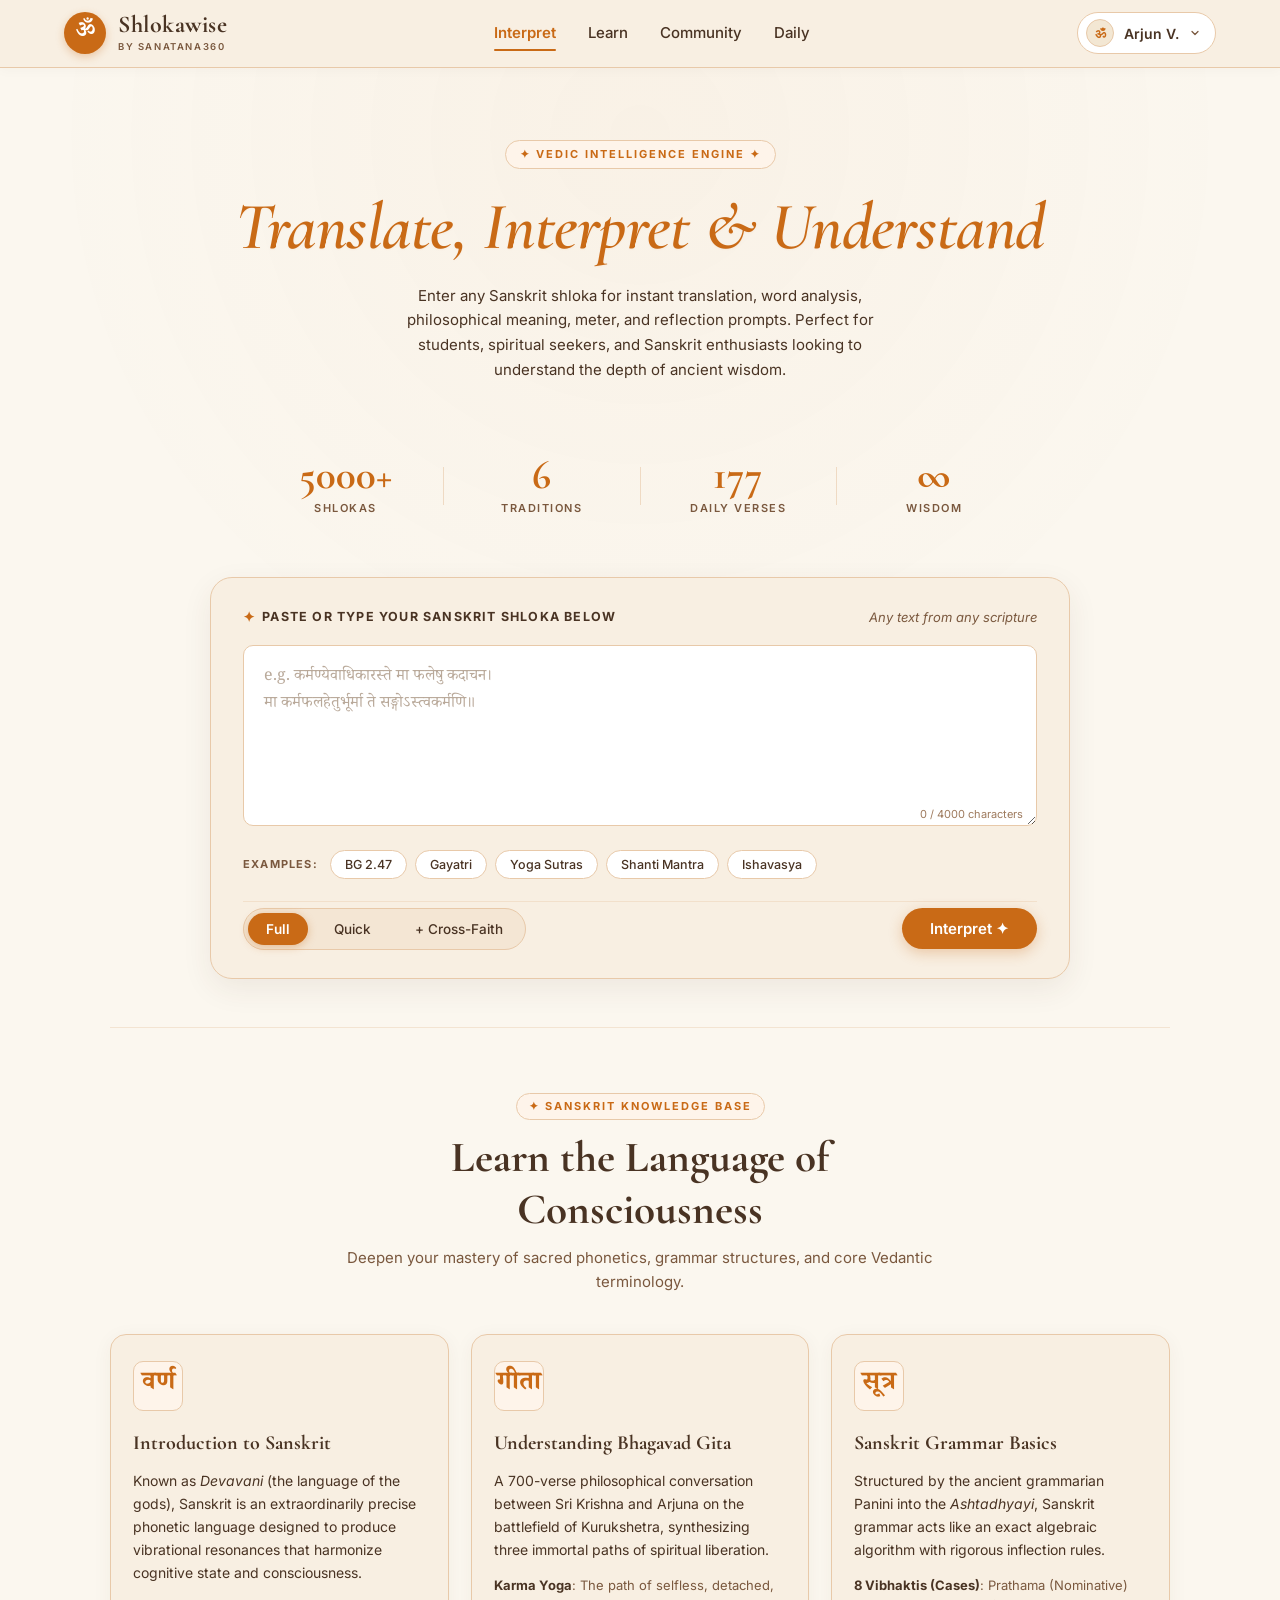
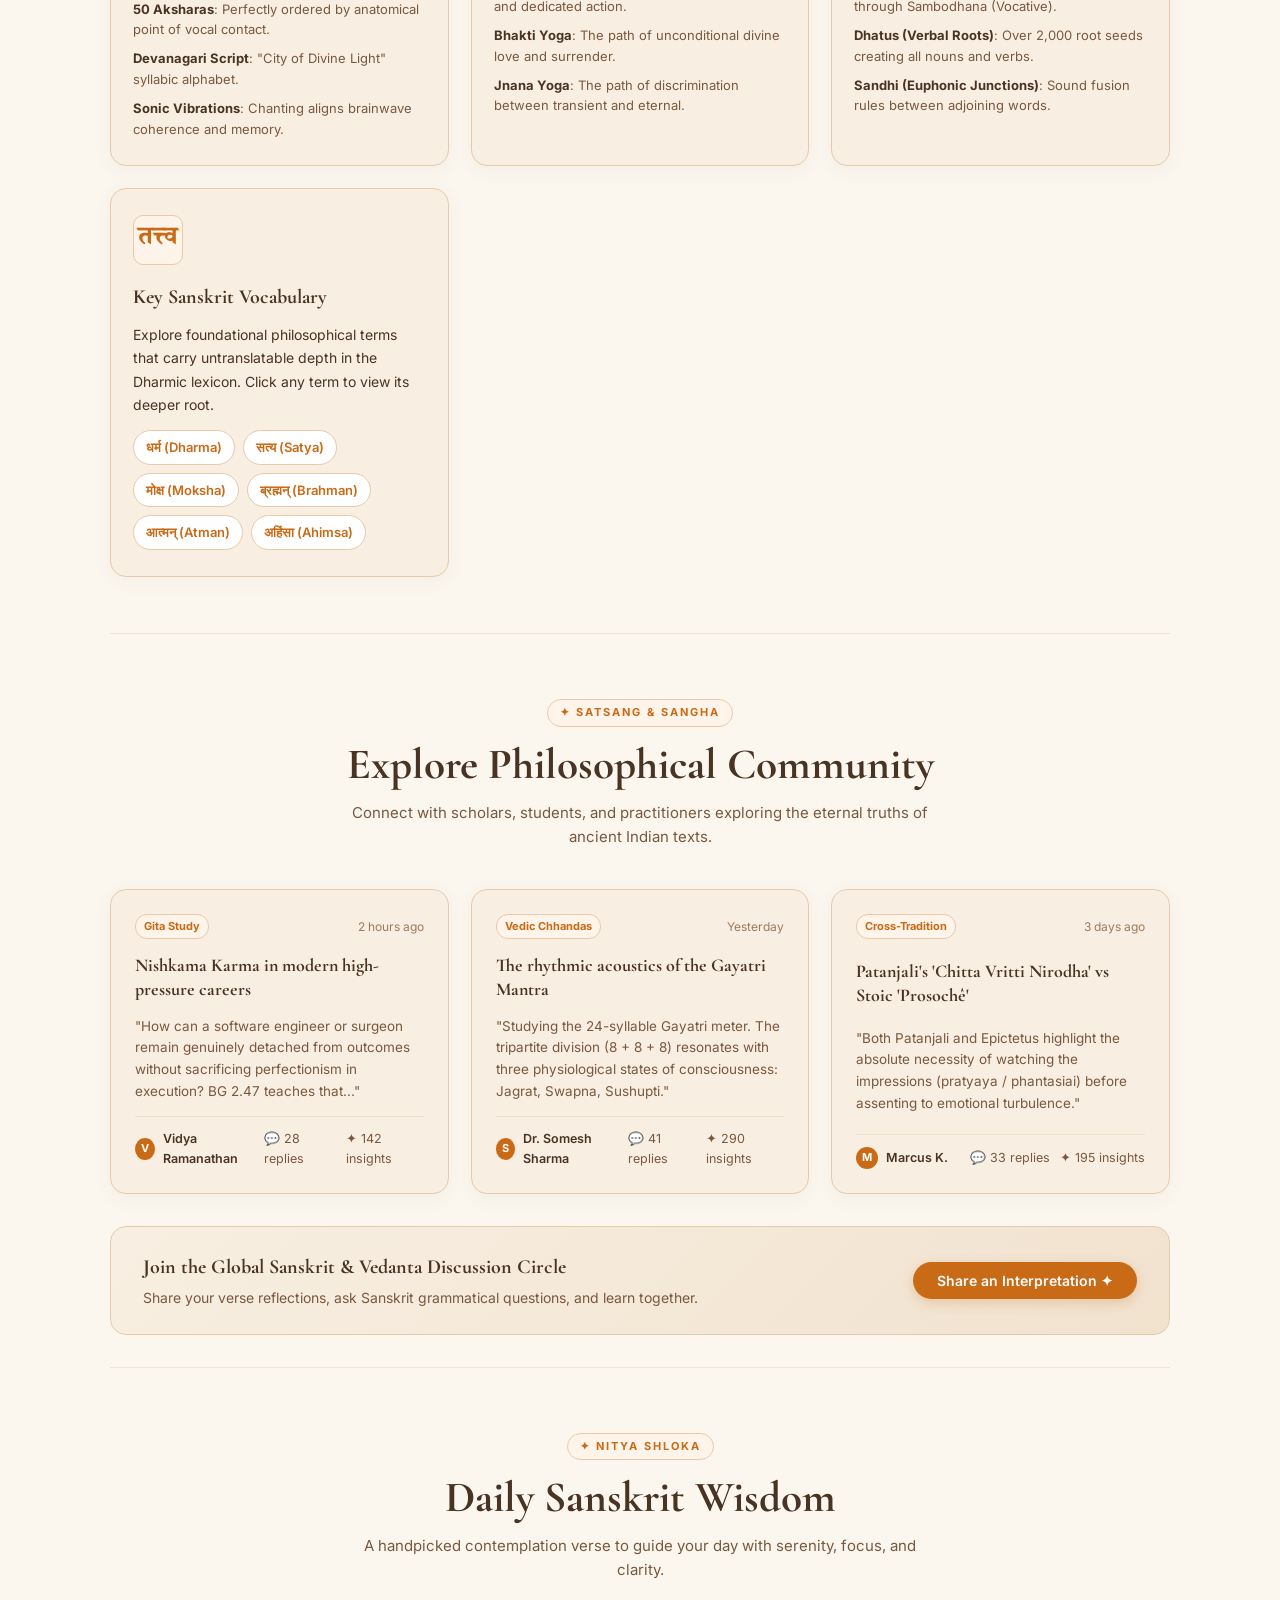
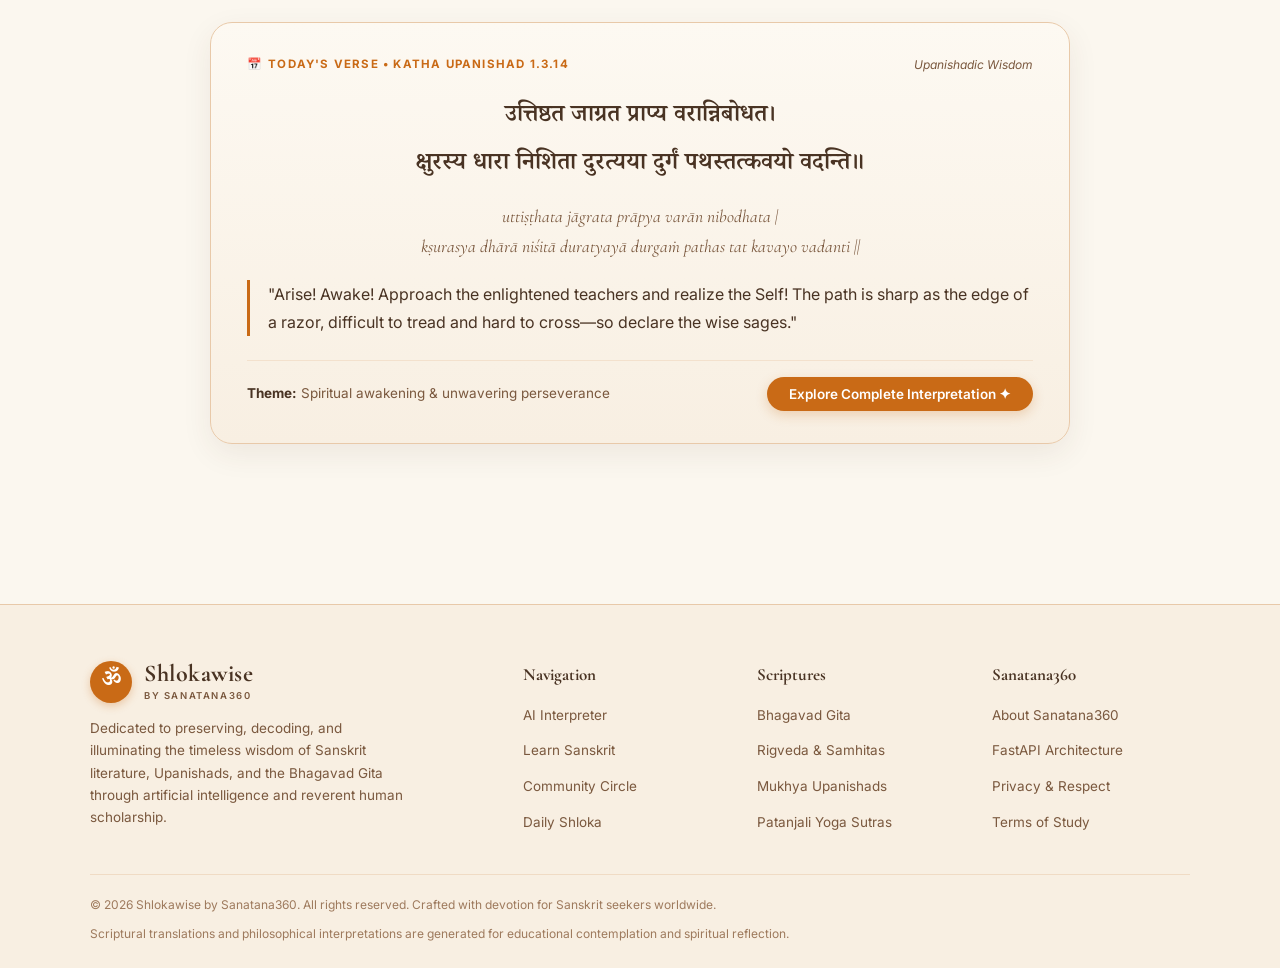
==== index.html @ fd0ad43c "Build Sanskrit AI Shloka Translator & Analyzer (Shlokawise)" ====
<!DOCTYPE html>
<html lang="en">
<head>
    <meta charset="UTF-8">
    <meta name="viewport" content="width=device-width, initial-scale=1.0">
    <title>Shlokawise — Sanskrit AI Shloka Translator & Analyzer</title>
    <meta name="description" content="Translate, interpret and understand Sanskrit shlokas with AI-powered word-by-word analysis, philosophical meaning, meter, and cross-faith parallels.">

    <!-- Google Fonts: Cormorant Garamond, Inter, Noto Serif Devanagari -->
    <link rel="preconnect" href="https://fonts.googleapis.com">
    <link rel="preconnect" href="https://fonts.gstatic.com" crossorigin>
    <link href="https://fonts.googleapis.com/css2?family=Cormorant+Garamond:ital,wght@0,400;0,500;0,600;0,700;1,400;1,600;1,700&family=Inter:wght@300;400;500;600;700&family=Noto+Serif+Devanagari:wght@400;500;600;700&display=swap" rel="stylesheet">

    <link rel="stylesheet" href="style.css">
</head>
<body>

    <!-- 1. Navigation Bar -->
    <header class="site-header">
        <nav class="navbar">
            <!-- Brand Logo & Name -->
            <a href="#home" class="brand-group">
                <div class="om-logo-circle" aria-label="Om Logo">
                    <span class="om-symbol">ॐ</span>
                </div>
                <div class="brand-text">
                    <span class="brand-title">Shlokawise</span>
                    <span class="brand-subtitle">BY SANATANA360</span>
                </div>
            </a>

            <!-- Center Navigation Links -->
            <div class="nav-center" id="navLinks">
                <a href="#interpret" class="nav-link active">Interpret</a>
                <a href="#learn" class="nav-link">Learn</a>
                <a href="#community" class="nav-link">Community</a>
                <a href="#daily" class="nav-link">Daily</a>
            </div>

            <!-- Right Profile Menu -->
            <div class="nav-right">
                <div class="profile-dropdown-container">
                    <button class="profile-button" id="profileBtn" aria-expanded="false" aria-haspopup="true">
                        <div class="profile-avatar">
                            <span class="avatar-icon">ॐ</span>
                        </div>
                        <span class="profile-username">Arjun V.</span>
                        <svg class="dropdown-caret" width="12" height="12" viewBox="0 0 24 24" fill="none" stroke="currentColor" stroke-width="2.5" stroke-linecap="round" stroke-linejoin="round">
                            <polyline points="6 9 12 15 18 9"></polyline>
                        </svg>
                    </button>

                    <!-- Dropdown Profile Menu -->
                    <div class="profile-menu" id="profileMenu">
                        <div class="profile-menu-header">
                            <div class="menu-user-badge">Seeker Account</div>
                            <div class="menu-user-name">Arjun Varma</div>
                            <div class="menu-user-email">arjun@sanatana360.org</div>
                        </div>
                        <div class="profile-menu-items">
                            <a href="#saved" class="profile-menu-item" id="menuSavedShlokas">
                                <svg width="15" height="15" viewBox="0 0 24 24" fill="none" stroke="currentColor" stroke-width="2"><path d="M19 21l-7-5-7 5V5a2 2 0 0 1 2-2h10a2 2 0 0 1 2 2z"></path></svg>
                                <span>My Saved Shlokas</span>
                                <span class="menu-item-badge">12</span>
                            </a>
                            <a href="#history" class="profile-menu-item" id="menuReadingHistory">
                                <svg width="15" height="15" viewBox="0 0 24 24" fill="none" stroke="currentColor" stroke-width="2"><circle cx="12" cy="12" r="10"></circle><polyline points="12 6 12 12 16 14"></polyline></svg>
                                <span>Reading History</span>
                            </a>
                            <a href="#preferences" class="profile-menu-item" id="menuPreferences">
                                <svg width="15" height="15" viewBox="0 0 24 24" fill="none" stroke="currentColor" stroke-width="2"><circle cx="12" cy="12" r="3"></circle><path d="M19.4 15a1.65 1.65 0 0 0 .33 1.82l.06.06a2 2 0 0 1 0 2.83 2 2 0 0 1-2.83 0l-.06-.06a1.65 1.65 0 0 0-1.82-.33 1.65 1.65 0 0 0-1 1.51V21a2 2 0 0 1-2 2 2 2 0 0 1-2-2v-.09A1.65 1.65 0 0 0 9 19.4a1.65 1.65 0 0 0-1.82.33l-.06.06a2 2 0 0 1-2.83 0 2 2 0 0 1 0-2.83l.06-.06a1.65 1.65 0 0 0 .33-1.82 1.65 1.65 0 0 0-1.51-1H3a2 2 0 0 1-2-2 2 2 0 0 1 2-2h.09A1.65 1.65 0 0 0 4.6 9a1.65 1.65 0 0 0-.33-1.82l-.06-.06a2 2 0 0 1 0-2.83 2 2 0 0 1 2.83 0l.06.06a1.65 1.65 0 0 0 1.82.33H9a1.65 1.65 0 0 0 1-1.51V3a2 2 0 0 1 2-2 2 2 0 0 1 2 2v.09a1.65 1.65 0 0 0 1 1.51 1.65 1.65 0 0 0 1.82-.33l.06-.06a2 2 0 0 1 2.83 0 2 2 0 0 1 0 2.83l-.06.06a1.65 1.65 0 0 0-.33 1.82V9a1.65 1.65 0 0 0 1.51 1H21a2 2 0 0 1 2 2 2 2 0 0 1-2 2h-.09a1.65 1.65 0 0 0-1.51 1z"></path></svg>
                                <span>Tradition: Advaita</span>
                            </a>
                            <div class="profile-menu-divider"></div>
                            <button class="profile-menu-item signout-btn" id="menuSignOut">
                                <svg width="15" height="15" viewBox="0 0 24 24" fill="none" stroke="currentColor" stroke-width="2"><path d="M9 21H5a2 2 0 0 1-2-2V5a2 2 0 0 1 2-2h4"></path><polyline points="16 17 21 12 16 7"></polyline><line x1="21" y1="12" x2="9" y2="12"></line></svg>
                                <span>Sign Out</span>
                            </button>
                        </div>
                    </div>
                </div>

                <!-- Mobile Hamburger Button -->
                <button class="mobile-toggle" id="mobileMenuBtn" aria-label="Toggle navigation menu">
                    <span class="hamburger-bar"></span>
                    <span class="hamburger-bar"></span>
                    <span class="hamburger-bar"></span>
                </button>
            </div>
        </nav>

        <!-- Mobile Navigation Drawer -->
        <div class="mobile-nav-drawer" id="mobileDrawer">
            <a href="#interpret" class="mobile-nav-link active">Interpret</a>
            <a href="#learn" class="mobile-nav-link">Learn</a>
            <a href="#community" class="mobile-nav-link">Community</a>
            <a href="#daily" class="mobile-nav-link">Daily</a>
            <div class="mobile-drawer-footer">
                <div class="mobile-user-row">
                    <span class="avatar-icon">ॐ</span>
                    <span class="profile-username">Arjun V. (Sanatana360)</span>
                </div>
            </div>
        </div>
    </header>

    <!-- Main Content Container -->
    <main class="page-container" id="home">

        <!-- 2. Hero Section -->
        <section class="hero-section">
            <div class="hero-badge">✦ VEDIC INTELLIGENCE ENGINE ✦</div>
            <h1 class="hero-title">Translate, Interpret &amp; Understand</h1>
            <p class="hero-description">
                Enter any Sanskrit shloka for instant translation, word analysis, philosophical meaning, meter, and reflection prompts. Perfect for students, spiritual seekers, and Sanskrit enthusiasts looking to understand the depth of ancient wisdom.
            </p>
        </section>

        <!-- 3. Statistics Section -->
        <section class="stats-section" aria-label="Shlokawise Key Statistics">
            <div class="stat-card">
                <div class="stat-number">5000+</div>
                <div class="stat-label">SHLOKAS</div>
            </div>
            <div class="stat-divider"></div>
            <div class="stat-card">
                <div class="stat-number">6</div>
                <div class="stat-label">TRADITIONS</div>
            </div>
            <div class="stat-divider"></div>
            <div class="stat-card">
                <div class="stat-number">177</div>
                <div class="stat-label">DAILY VERSES</div>
            </div>
            <div class="stat-divider"></div>
            <div class="stat-card">
                <div class="stat-number">∞</div>
                <div class="stat-label">WISDOM</div>
            </div>
        </section>

        <!-- 4. Sanskrit Shloka Input Card -->
        <section class="interpreter-section" id="interpret">
            <div class="shloka-input-card">
                <!-- Card Header -->
                <div class="card-top-row">
                    <div class="card-instruction">
                        <span class="star-glyph">✦</span> PASTE OR TYPE YOUR SANSKRIT SHLOKA BELOW
                    </div>
                    <div class="card-subtitle">
                        Any text from any scripture
                    </div>
                </div>

                <!-- Textarea -->
                <div class="textarea-wrapper">
                    <textarea 
                        id="shlokaInput" 
                        class="shloka-textarea" 
                        rows="4" 
                        placeholder="e.g. कर्मण्येवाधिकारस्ते मा फलेषु कदाचन।&#10;मा कर्मफलहेतुर्भूर्मा ते सङ्गोऽस्त्वकर्मणि॥"
                        spellcheck="false"
                    ></textarea>
                    <div class="char-counter" id="charCounter">0 / 4000 characters</div>
                </div>

                <!-- Validation / Feedback Banner -->
                <div class="validation-banner" id="validationBanner" role="alert" hidden>
                    <span class="validation-icon">⚠</span>
                    <span class="validation-text" id="validationText">Please enter or choose a Sanskrit shloka to interpret.</span>
                </div>

                <!-- Example Shloka Buttons -->
                <div class="examples-container">
                    <span class="examples-tag">EXAMPLES:</span>
                    <div class="example-buttons-group">
                        <button type="button" class="example-btn" data-verse="bg247">BG 2.47</button>
                        <button type="button" class="example-btn" data-verse="gayatri">Gayatri</button>
                        <button type="button" class="example-btn" data-verse="yogasutras">Yoga Sutras</button>
                        <button type="button" class="example-btn" data-verse="shanti">Shanti Mantra</button>
                        <button type="button" class="example-btn" data-verse="ishavasya">Ishavasya</button>
                    </div>
                </div>

                <!-- Mode Selector & Interpret Action Row -->
                <div class="card-action-row">
                    <!-- Interpretation Mode Selector -->
                    <div class="mode-selector-group" role="radiogroup" aria-label="Interpretation Mode">
                        <button type="button" class="mode-btn active" data-mode="full" role="radio" aria-checked="true">
                            Full
                        </button>
                        <button type="button" class="mode-btn" data-mode="quick" role="radio" aria-checked="false">
                            Quick
                        </button>
                        <button type="button" class="mode-btn" data-mode="cross_faith" role="radio" aria-checked="false">
                            + Cross-Faith
                        </button>
                    </div>

                    <!-- Interpret Button -->
                    <div class="action-submit-group">
                        <button type="button" class="interpret-btn" id="interpretBtn">
                            <span class="btn-spinner" id="btnSpinner" hidden></span>
                            <span class="btn-label" id="btnLabel">Interpret ✦</span>
                        </button>
                    </div>
                </div>
            </div>
        </section>

        <!-- 5. Error Message Card (Shown when backend is unreachable) -->
        <section class="backend-error-container" id="errorSection" hidden>
            <div class="error-card">
                <div class="error-header">
                    <div class="error-badge">⚠ SERVER CONNECTION NOTICE</div>
                    <button class="error-close" id="errorCloseBtn">&times;</button>
                </div>
                <h3 class="error-title" id="errorTitle">Unable to Connect to FastAPI Backend</h3>
                <p class="error-message" id="errorMessage">
                    The interpretation request could not reach the backend server.
                </p>
                <div class="error-instructions">
                    <div class="instructions-label">How to start your local backend:</div>
                    <code>uvicorn backend.app:app --reload --port 8000</code>
                </div>
            </div>
        </section>

        <!-- 6. AI Results Section -->
        <section class="results-section" id="resultsSection" hidden>
            <div class="results-header-card">
                <div class="results-meta">
                    <span class="results-badge" id="resultModeBadge">✦ FULL INTERPRETATION</span>
                    <h2 class="results-title" id="resultTitle">Bhagavad Gita — Chapter 2, Verse 47</h2>
                    <span class="results-meter" id="resultMeter">Meter: Anuṣṭubh Chhandas</span>
                </div>
                <div class="results-actions">
                    <button type="button" class="action-pill-btn" id="copyAllBtn">
                        <svg width="15" height="15" viewBox="0 0 24 24" fill="none" stroke="currentColor" stroke-width="2"><rect x="9" y="9" width="13" height="13" rx="2" ry="2"></rect><path d="M5 15H4a2 2 0 0 1-2-2V4a2 2 0 0 1 2-2h9a2 2 0 0 1 2 2v1"></path></svg>
                        <span>Copy Full Report</span>
                    </button>
                    <button type="button" class="action-pill-btn" id="newInterpretBtn">
                        <svg width="15" height="15" viewBox="0 0 24 24" fill="none" stroke="currentColor" stroke-width="2"><polyline points="23 4 23 10 17 10"></polyline><polyline points="1 20 1 14 7 14"></polyline><path d="M3.51 9a9 9 0 0 1 14.85-3.36L23 10M1 14l4.64 4.36A9 9 0 0 0 20.49 15"></path></svg>
                        <span>New Shloka</span>
                    </button>
                </div>
            </div>

            <!-- Card 1: Original Sanskrit Shloka -->
            <article class="result-card shloka-primary-card">
                <div class="card-header-line">
                    <h3 class="card-heading">✦ Original Sanskrit Shloka</h3>
                    <button type="button" class="copy-icon-btn" id="copyShlokaBtn" aria-label="Copy Sanskrit Shloka">
                        <svg width="14" height="14" viewBox="0 0 24 24" fill="none" stroke="currentColor" stroke-width="2"><rect x="9" y="9" width="13" height="13" rx="2" ry="2"></rect><path d="M5 15H4a2 2 0 0 1-2-2V4a2 2 0 0 1 2-2h9a2 2 0 0 1 2 2v1"></path></svg>
                        <span class="copy-text">Copy Shloka</span>
                    </button>
                </div>
                <div class="sanskrit-display" id="resSanskrit">
                    कर्मण्येवाधिकारस्ते मा फलेषु कदाचन।<br>
                    मा कर्मफलहेतुर्भूर्मा ते सङ्गोऽस्त्वकर्मणि॥
                </div>
            </article>

            <!-- Card 2: Transliteration -->
            <article class="result-card transliteration-card" id="cardTransliteration">
                <div class="card-header-line">
                    <h3 class="card-heading">✦ IAST Roman Transliteration</h3>
                </div>
                <div class="transliteration-text" id="resTransliteration">
                    karmaṇy-evādhikāras te mā phaleṣu kadācana |<br>
                    mā karma-phala-hetur bhūr mā te saṅgo 'stv akarmaṇi ||
                </div>
            </article>

            <!-- Card 3: English Translation -->
            <article class="result-card translation-card">
                <div class="card-header-line">
                    <h3 class="card-heading">✦ English Translation</h3>
                    <button type="button" class="copy-icon-btn" id="copyTranslationBtn" aria-label="Copy English Translation">
                        <svg width="14" height="14" viewBox="0 0 24 24" fill="none" stroke="currentColor" stroke-width="2"><rect x="9" y="9" width="13" height="13" rx="2" ry="2"></rect><path d="M5 15H4a2 2 0 0 1-2-2V4a2 2 0 0 1 2-2h9a2 2 0 0 1 2 2v1"></path></svg>
                        <span class="copy-text">Copy Translation</span>
                    </button>
                </div>
                <blockquote class="translation-text" id="resTranslation">
                    You have a right only to perform your prescribed duty, but never to the fruits of action. Never consider yourself the cause of the results of your activities, and never be attached to inaction.
                </blockquote>
            </article>

            <!-- Card 4: Word-by-Word Analysis (Full/Cross-Faith) -->
            <article class="result-card word-analysis-card" id="cardWordByWord">
                <div class="card-header-line">
                    <h3 class="card-heading">✦ Word-by-Word Analysis (Padachheda &amp; Artha)</h3>
                </div>
                <div class="table-responsive">
                    <table class="word-table">
                        <thead>
                            <tr>
                                <th>Sanskrit Word</th>
                                <th>Transliteration</th>
                                <th>Grammatical Analysis</th>
                                <th>Meaning</th>
                            </tr>
                        </thead>
                        <tbody id="resWordTableBody">
                            <!-- Populated dynamically -->
                        </tbody>
                    </table>
                </div>
            </article>

            <!-- Card 5: Philosophical Meaning -->
            <article class="result-card philosophical-card" id="cardPhilosophical">
                <div class="card-header-line">
                    <h3 class="card-heading">✦ Philosophical Meaning (Darshana &amp; Tattva)</h3>
                </div>
                <div class="card-body-text" id="resPhilosophical">
                    <!-- Populated dynamically -->
                </div>
            </article>

            <!-- Card 6: Historical & Spiritual Context -->
            <article class="result-card context-card" id="cardContext">
                <div class="card-header-line">
                    <h3 class="card-heading">✦ Historical &amp; Spiritual Context</h3>
                </div>
                <div class="card-body-text" id="resContext">
                    <!-- Populated dynamically -->
                </div>
            </article>

            <!-- Card 7: Key Takeaways -->
            <article class="result-card takeaways-card" id="cardTakeaways">
                <div class="card-header-line">
                    <h3 class="card-heading">✦ Key Takeaways &amp; Life Lessons</h3>
                </div>
                <ul class="takeaways-list" id="resTakeaways">
                    <!-- Populated dynamically -->
                </ul>
            </article>

            <!-- Card 8: Reflection Questions -->
            <article class="result-card reflections-card" id="cardReflections">
                <div class="card-header-line">
                    <h3 class="card-heading">✦ Contemplation &amp; Reflection Prompts</h3>
                </div>
                <div class="reflections-grid" id="resReflections">
                    <!-- Populated dynamically -->
                </div>
            </article>

            <!-- Card 9: Cross-Faith & Universal Parallel Traditions -->
            <article class="result-card cross-faith-card" id="cardCrossFaith">
                <div class="card-header-line">
                    <h3 class="card-heading">✦ Cross-Faith Insights &amp; Universal Parallels</h3>
                    <span class="universal-tag">Universal Wisdom</span>
                </div>
                <div class="universal-teaching-banner" id="resUniversalTeaching">
                    The universal dichotomy of control: distinguishing what lies within our sovereign power from what lies beyond it.
                </div>
                <div class="traditions-grid" id="resCrossFaithGrid">
                    <!-- Populated dynamically -->
                </div>
            </article>
        </section>

        <!-- 7. Learn Section -->
        <section class="content-section" id="learn">
            <div class="section-title-wrap">
                <span class="section-tag">✦ SANSKRIT KNOWLEDGE BASE</span>
                <h2 class="section-heading">Learn the Language of Consciousness</h2>
                <p class="section-subtext">Deepen your mastery of sacred phonetics, grammar structures, and core Vedantic terminology.</p>
            </div>

            <div class="learn-grid">
                <!-- Learn Card 1 -->
                <div class="learn-card">
                    <div class="learn-icon">वर्ण</div>
                    <h3 class="learn-title">Introduction to Sanskrit</h3>
                    <p class="learn-description">
                        Known as <em>Devavani</em> (the language of the gods), Sanskrit is an extraordinarily precise phonetic language designed to produce vibrational resonances that harmonize cognitive state and consciousness.
                    </p>
                    <ul class="learn-points">
                        <li><strong>50 Aksharas</strong>: Perfectly ordered by anatomical point of vocal contact.</li>
                        <li><strong>Devanagari Script</strong>: "City of Divine Light" syllabic alphabet.</li>
                        <li><strong>Sonic Vibrations</strong>: Chanting aligns brainwave coherence and memory.</li>
                    </ul>
                </div>

                <!-- Learn Card 2 -->
                <div class="learn-card">
                    <div class="learn-icon">गीता</div>
                    <h3 class="learn-title">Understanding Bhagavad Gita</h3>
                    <p class="learn-description">
                        A 700-verse philosophical conversation between Sri Krishna and Arjuna on the battlefield of Kurukshetra, synthesizing three immortal paths of spiritual liberation.
                    </p>
                    <ul class="learn-points">
                        <li><strong>Karma Yoga</strong>: The path of selfless, detached, and dedicated action.</li>
                        <li><strong>Bhakti Yoga</strong>: The path of unconditional divine love and surrender.</li>
                        <li><strong>Jnana Yoga</strong>: The path of discrimination between transient and eternal.</li>
                    </ul>
                </div>

                <!-- Learn Card 3 -->
                <div class="learn-card">
                    <div class="learn-icon">सूत्र</div>
                    <h3 class="learn-title">Sanskrit Grammar Basics</h3>
                    <p class="learn-description">
                        Structured by the ancient grammarian Panini into the <em>Ashtadhyayi</em>, Sanskrit grammar acts like an exact algebraic algorithm with rigorous inflection rules.
                    </p>
                    <ul class="learn-points">
                        <li><strong>8 Vibhaktis (Cases)</strong>: Prathama (Nominative) through Sambodhana (Vocative).</li>
                        <li><strong>Dhatus (Verbal Roots)</strong>: Over 2,000 root seeds creating all nouns and verbs.</li>
                        <li><strong>Sandhi (Euphonic Junctions)</strong>: Sound fusion rules between adjoining words.</li>
                    </ul>
                </div>

                <!-- Learn Card 4 -->
                <div class="learn-card">
                    <div class="learn-icon">तत्त्व</div>
                    <h3 class="learn-title">Key Sanskrit Vocabulary</h3>
                    <p class="learn-description">
                        Explore foundational philosophical terms that carry untranslatable depth in the Dharmic lexicon. Click any term to view its deeper root.
                    </p>
                    <div class="terms-cloud">
                        <span class="term-pill" title="Righteousness, cosmic order, duty, moral law">धर्म (Dharma)</span>
                        <span class="term-pill" title="Truth, reality, unchangeable essence">सत्य (Satya)</span>
                        <span class="term-pill" title="Spiritual liberation, freedom from cycle of rebirth">मोक्ष (Moksha)</span>
                        <span class="term-pill" title="The supreme non-dual infinite consciousness">ब्रह्मन् (Brahman)</span>
                        <span class="term-pill" title="The eternal inner Self, the witness observer">आत्मन् (Atman)</span>
                        <span class="term-pill" title="Non-violence, absence of harm in thought, word, and deed">अहिंसा (Ahimsa)</span>
                    </div>
                </div>
            </div>
        </section>

        <!-- 8. Community Section -->
        <section class="content-section" id="community">
            <div class="section-title-wrap">
                <span class="section-tag">✦ SATSANG &amp; SANGHA</span>
                <h2 class="section-heading">Explore Philosophical Community</h2>
                <p class="section-subtext">Connect with scholars, students, and practitioners exploring the eternal truths of ancient Indian texts.</p>
            </div>

            <div class="community-grid">
                <!-- Thread 1 -->
                <div class="community-card">
                    <div class="community-meta">
                        <span class="topic-tag">Gita Study</span>
                        <span class="topic-time">2 hours ago</span>
                    </div>
                    <h3 class="community-title">Nishkama Karma in modern high-pressure careers</h3>
                    <p class="community-snippet">
                        "How can a software engineer or surgeon remain genuinely detached from outcomes without sacrificing perfectionism in execution? BG 2.47 teaches that..."
                    </p>
                    <div class="community-footer">
                        <div class="author-info">
                            <span class="author-avatar">V</span>
                            <span class="author-name">Vidya Ramanathan</span>
                        </div>
                        <div class="community-stats">
                            <span>💬 28 replies</span>
                            <span>✦ 142 insights</span>
                        </div>
                    </div>
                </div>

                <!-- Thread 2 -->
                <div class="community-card">
                    <div class="community-meta">
                        <span class="topic-tag">Vedic Chhandas</span>
                        <span class="topic-time">Yesterday</span>
                    </div>
                    <h3 class="community-title">The rhythmic acoustics of the Gayatri Mantra</h3>
                    <p class="community-snippet">
                        "Studying the 24-syllable Gayatri meter. The tripartite division (8 + 8 + 8) resonates with three physiological states of consciousness: Jagrat, Swapna, Sushupti."
                    </p>
                    <div class="community-footer">
                        <div class="author-info">
                            <span class="author-avatar">S</span>
                            <span class="author-name">Dr. Somesh Sharma</span>
                        </div>
                        <div class="community-stats">
                            <span>💬 41 replies</span>
                            <span>✦ 290 insights</span>
                        </div>
                    </div>
                </div>

                <!-- Thread 3 -->
                <div class="community-card">
                    <div class="community-meta">
                        <span class="topic-tag">Cross-Tradition</span>
                        <span class="topic-time">3 days ago</span>
                    </div>
                    <h3 class="community-title">Patanjali's 'Chitta Vritti Nirodha' vs Stoic 'Prosochê'</h3>
                    <p class="community-snippet">
                        "Both Patanjali and Epictetus highlight the absolute necessity of watching the impressions (pratyaya / phantasiai) before assenting to emotional turbulence."
                    </p>
                    <div class="community-footer">
                        <div class="author-info">
                            <span class="author-avatar">M</span>
                            <span class="author-name">Marcus K.</span>
                        </div>
                        <div class="community-stats">
                            <span>💬 33 replies</span>
                            <span>✦ 195 insights</span>
                        </div>
                    </div>
                </div>
            </div>

            <!-- Community CTA Box -->
            <div class="community-cta-box">
                <div class="cta-text">
                    <div class="cta-title">Join the Global Sanskrit &amp; Vedanta Discussion Circle</div>
                    <div class="cta-subtitle">Share your verse reflections, ask Sanskrit grammatical questions, and learn together.</div>
                </div>
                <button type="button" class="cta-btn" id="joinCommunityBtn">Share an Interpretation ✦</button>
            </div>
        </section>

        <!-- 9. Daily Wisdom Section -->
        <section class="content-section" id="daily">
            <div class="section-title-wrap">
                <span class="section-tag">✦ NITYA SHLOKA</span>
                <h2 class="section-heading">Daily Sanskrit Wisdom</h2>
                <p class="section-subtext">A handpicked contemplation verse to guide your day with serenity, focus, and clarity.</p>
            </div>

            <div class="daily-shloka-card">
                <div class="daily-card-header">
                    <div class="daily-date-badge">
                        <span class="calendar-icon">📅</span> TODAY'S VERSE • KATHA UPANISHAD 1.3.14
                    </div>
                    <span class="daily-tradition-tag">Upanishadic Wisdom</span>
                </div>

                <div class="daily-sanskrit" id="dailySanskritText">
                    उत्तिष्ठत जाग्रत प्राप्य वरान्निबोधत।<br>
                    क्षुरस्य धारा निशिता दुरत्यया दुर्गं पथस्तत्कवयो वदन्ति॥
                </div>

                <div class="daily-transliteration" id="dailyTranslitText">
                    uttiṣṭhata jāgrata prāpya varān nibodhata |<br>
                    kṣurasya dhārā niśitā duratyayā durgaṁ pathas tat kavayo vadanti ||
                </div>

                <blockquote class="daily-meaning" id="dailyMeaningText">
                    "Arise! Awake! Approach the enlightened teachers and realize the Self! The path is sharp as the edge of a razor, difficult to tread and hard to cross—so declare the wise sages."
                </blockquote>

                <div class="daily-action-footer">
                    <div class="daily-meta-info">
                        <strong>Theme:</strong> Spiritual awakening &amp; unwavering perseverance
                    </div>
                    <button type="button" class="daily-interpret-btn" id="dailyInterpretBtn">
                        Explore Complete Interpretation ✦
                    </button>
                </div>
            </div>
        </section>

    </main>

    <!-- 10. Site Footer -->
    <footer class="site-footer">
        <div class="footer-container">
            <div class="footer-brand-col">
                <div class="footer-logo-row">
                    <div class="om-logo-circle footer-logo">
                        <span class="om-symbol">ॐ</span>
                    </div>
                    <div class="brand-text">
                        <span class="brand-title footer-title">Shlokawise</span>
                        <span class="brand-subtitle footer-subtitle">BY SANATANA360</span>
                    </div>
                </div>
                <p class="footer-about">
                    Dedicated to preserving, decoding, and illuminating the timeless wisdom of Sanskrit literature, Upanishads, and the Bhagavad Gita through artificial intelligence and reverent human scholarship.
                </p>
            </div>

            <div class="footer-links-col">
                <div class="footer-col-heading">Navigation</div>
                <ul class="footer-links">
                    <li><a href="#interpret">AI Interpreter</a></li>
                    <li><a href="#learn">Learn Sanskrit</a></li>
                    <li><a href="#community">Community Circle</a></li>
                    <li><a href="#daily">Daily Shloka</a></li>
                </ul>
            </div>

            <div class="footer-links-col">
                <div class="footer-col-heading">Scriptures</div>
                <ul class="footer-links">
                    <li><a href="#interpret" class="quick-load-link" data-verse="bg247">Bhagavad Gita</a></li>
                    <li><a href="#interpret" class="quick-load-link" data-verse="gayatri">Rigveda &amp; Samhitas</a></li>
                    <li><a href="#interpret" class="quick-load-link" data-verse="ishavasya">Mukhya Upanishads</a></li>
                    <li><a href="#interpret" class="quick-load-link" data-verse="yogasutras">Patanjali Yoga Sutras</a></li>
                </ul>
            </div>

            <div class="footer-links-col">
                <div class="footer-col-heading">Sanatana360</div>
                <ul class="footer-links">
                    <li><a href="javascript:void(0)" id="footerAboutLink">About Sanatana360</a></li>
                    <li><a href="javascript:void(0)" id="footerApiDocsLink">FastAPI Architecture</a></li>
                    <li><a href="javascript:void(0)" id="footerPrivacyLink">Privacy &amp; Respect</a></li>
                    <li><a href="javascript:void(0)" id="footerTermsLink">Terms of Study</a></li>
                </ul>
            </div>
        </div>

        <div class="footer-bottom">
            <div class="footer-bottom-content">
                <p class="footer-copy">© 2026 Shlokawise by Sanatana360. All rights reserved. Crafted with devotion for Sanskrit seekers worldwide.</p>
                <p class="footer-disclaimer">Scriptural translations and philosophical interpretations are generated for educational contemplation and spiritual reflection.</p>
            </div>
        </div>
    </footer>

    <!-- Toast Notification for Copy/Actions -->
    <div class="toast-notification" id="toastNotification" role="status" aria-live="polite">
        <span class="toast-icon">✓</span>
        <span class="toast-message" id="toastMessage">Copied to clipboard</span>
    </div>

    <!-- Script File -->
    <script src="script.js"></script>
</body>
</html>
---- style.css ----
/* ==========================================================================
   Shlokawise — Sanskrit AI Shloka Translator & Analyzer
   Design System & Stylesheet
   Color Palette:
     - Warm Ivory: #FBF7EF
     - Primary Orange: #C96A16
     - Dark Brown Text: #493323
     - Light Cream: #F8EFE2
     - Peach Border: #E8C9A9
     - White: #FFFFFF
   Typography:
     - Headings: 'Cormorant Garamond', serif
     - Body: 'Inter', sans-serif
     - Sanskrit: 'Noto Serif Devanagari', serif
   ========================================================================== */

/* --------------------------------------------------------------------------
   1. CSS Reset & Variables
   -------------------------------------------------------------------------- */
:root {
    --bg-ivory: #FBF7EF;
    --primary-orange: #C96A16;
    --primary-orange-hover: #b2580c;
    --primary-orange-light: #fef4ea;
    --primary-orange-rgb: 201, 106, 22;
    --text-dark-brown: #493323;
    --text-muted-brown: #7A583E;
    --text-light-brown: #9E7A5D;
    --cream-surface: #F8EFE2;
    --cream-surface-alt: #F3E7D3;
    --border-peach: #E8C9A9;
    --border-peach-light: #F0DBC4;
    --white: #FFFFFF;
    --shadow-soft: 0 4px 20px rgba(73, 51, 35, 0.05);
    --shadow-card: 0 10px 30px rgba(73, 51, 35, 0.08);
    --shadow-hover: 0 14px 36px rgba(201, 106, 22, 0.14);
    --radius-sm: 6px;
    --radius-md: 10px;
    --radius-lg: 16px;
    --radius-xl: 22px;
    --font-heading: 'Cormorant Garamond', Georgia, serif;
    --font-body: 'Inter', -apple-system, BlinkMacSystemFont, "Segoe UI", Roboto, sans-serif;
    --font-sanskrit: 'Noto Serif Devanagari', 'Cormorant Garamond', serif;
    --transition-fast: 0.2s ease;
    --transition-normal: 0.3s ease;
}

*, *::before, *::after {
    margin: 0;
    padding: 0;
    box-sizing: border-box;
}

html {
    scroll-behavior: smooth;
    -webkit-font-smoothing: antialiased;
    -moz-osx-font-smoothing: grayscale;
}

body {
    background-color: var(--bg-ivory);
    color: var(--text-dark-brown);
    font-family: var(--font-body);
    font-size: 16px;
    line-height: 1.6;
    min-height: 100vh;
    overflow-x: hidden;
    position: relative;
}

/* Subtle spiritual background grain / glow */
body::before {
    content: '';
    position: fixed;
    top: 0;
    left: 50%;
    transform: translateX(-50%);
    width: 100vw;
    height: 100vh;
    background: radial-gradient(circle at 50% 15%, rgba(201, 106, 22, 0.04) 0%, transparent 60%);
    pointer-events: none;
    z-index: -1;
}

/* --------------------------------------------------------------------------
   2. Typography Helpers
   -------------------------------------------------------------------------- */
h1, h2, h3, h4 {
    font-family: var(--font-heading);
    color: var(--text-dark-brown);
    font-weight: 600;
}

a {
    color: inherit;
    text-decoration: none;
    transition: color var(--transition-fast);
}

button {
    font-family: var(--font-body);
    border: none;
    outline: none;
    cursor: pointer;
    background: none;
}

/* --------------------------------------------------------------------------
   3. Header & Navigation Bar
   -------------------------------------------------------------------------- */
.site-header {
    position: sticky;
    top: 0;
    z-index: 1000;
    background: var(--cream-surface);
    border-bottom: 1px solid var(--border-peach);
    box-shadow: 0 2px 12px rgba(73, 51, 35, 0.03);
    backdrop-filter: blur(8px);
}

.navbar {
    max-width: 1200px;
    margin: 0 auto;
    padding: 12px 24px;
    display: flex;
    align-items: center;
    justify-content: space-between;
}

/* Brand Group */
.brand-group {
    display: flex;
    align-items: center;
    gap: 12px;
}

.om-logo-circle {
    width: 42px;
    height: 42px;
    background-color: var(--primary-orange);
    border-radius: 50%;
    display: flex;
    align-items: center;
    justify-content: center;
    color: var(--white);
    box-shadow: 0 3px 8px rgba(201, 106, 22, 0.3);
    transition: transform var(--transition-fast), box-shadow var(--transition-fast);
}

.brand-group:hover .om-logo-circle {
    transform: scale(1.05) rotate(3deg);
    box-shadow: 0 5px 14px rgba(201, 106, 22, 0.4);
}

.om-symbol {
    font-family: var(--font-sanskrit);
    font-size: 22px;
    font-weight: 700;
    line-height: 1;
}

.brand-text {
    display: flex;
    flex-direction: column;
}

.brand-title {
    font-family: var(--font-heading);
    font-size: 24px;
    font-weight: 700;
    color: var(--text-dark-brown);
    letter-spacing: 0.5px;
    line-height: 1.1;
}

.brand-subtitle {
    font-size: 9.5px;
    font-weight: 600;
    letter-spacing: 1.6px;
    color: var(--text-muted-brown);
    margin-top: 1px;
}

/* Center Navigation Links */
.nav-center {
    display: flex;
    align-items: center;
    gap: 32px;
}

.nav-link {
    font-size: 15px;
    font-weight: 500;
    color: var(--text-dark-brown);
    position: relative;
    padding: 6px 0;
}

.nav-link::after {
    content: '';
    position: absolute;
    bottom: 0;
    left: 0;
    width: 0;
    height: 2px;
    background-color: var(--primary-orange);
    transition: width var(--transition-fast);
    border-radius: 2px;
}

.nav-link:hover {
    color: var(--primary-orange);
}

.nav-link:hover::after,
.nav-link.active::after {
    width: 100%;
}

.nav-link.active {
    color: var(--primary-orange);
    font-weight: 600;
}

/* Right Nav: Profile Dropdown */
.nav-right {
    display: flex;
    align-items: center;
    gap: 16px;
}

.profile-dropdown-container {
    position: relative;
}

.profile-button {
    display: flex;
    align-items: center;
    gap: 10px;
    padding: 6px 14px 6px 8px;
    border: 1px solid var(--border-peach);
    border-radius: 30px;
    background-color: var(--white);
    color: var(--text-dark-brown);
    transition: all var(--transition-fast);
}

.profile-button:hover {
    border-color: var(--primary-orange);
    box-shadow: 0 2px 10px rgba(201, 106, 22, 0.12);
}

.profile-avatar {
    width: 28px;
    height: 28px;
    border-radius: 50%;
    background-color: var(--cream-surface-alt);
    border: 1px solid var(--border-peach);
    display: flex;
    align-items: center;
    justify-content: center;
    color: var(--primary-orange);
    font-size: 13px;
    font-weight: 700;
}

.profile-username {
    font-size: 14px;
    font-weight: 600;
    color: var(--text-dark-brown);
}

.dropdown-caret {
    color: var(--text-muted-brown);
    transition: transform var(--transition-fast);
}

.profile-dropdown-container.open .dropdown-caret {
    transform: rotate(180deg);
}

/* Profile Dropdown Menu */
.profile-menu {
    position: absolute;
    top: calc(100% + 10px);
    right: 0;
    width: 250px;
    background: var(--white);
    border: 1px solid var(--border-peach);
    border-radius: var(--radius-md);
    box-shadow: var(--shadow-card);
    padding: 8px 0;
    display: none;
    animation: fadeInSlide 0.2s ease forwards;
    z-index: 1010;
}

.profile-dropdown-container.open .profile-menu {
    display: block;
}

@keyframes fadeInSlide {
    from {
        opacity: 0;
        transform: translateY(-8px);
    }
    to {
        opacity: 1;
        transform: translateY(0);
    }
}

.profile-menu-header {
    padding: 12px 16px 10px;
    border-bottom: 1px solid var(--border-peach-light);
    background: var(--bg-ivory);
}

.menu-user-badge {
    display: inline-block;
    font-size: 10px;
    text-transform: uppercase;
    font-weight: 700;
    letter-spacing: 0.8px;
    color: var(--primary-orange);
    background: var(--primary-orange-light);
    padding: 2px 6px;
    border-radius: 4px;
    margin-bottom: 4px;
}

.menu-user-name {
    font-size: 14px;
    font-weight: 600;
    color: var(--text-dark-brown);
}

.menu-user-email {
    font-size: 12px;
    color: var(--text-muted-brown);
}

.profile-menu-items {
    padding: 6px 0;
}

.profile-menu-item {
    display: flex;
    align-items: center;
    gap: 10px;
    padding: 9px 16px;
    font-size: 13.5px;
    color: var(--text-dark-brown);
    width: 100%;
    text-align: left;
    transition: background-color var(--transition-fast), color var(--transition-fast);
}

.profile-menu-item:hover {
    background-color: var(--cream-surface);
    color: var(--primary-orange);
}

.menu-item-badge {
    margin-left: auto;
    font-size: 11px;
    background: var(--cream-surface-alt);
    color: var(--text-muted-brown);
    padding: 2px 7px;
    border-radius: 12px;
    font-weight: 600;
}

.profile-menu-divider {
    height: 1px;
    background: var(--border-peach-light);
    margin: 6px 0;
}

.signout-btn {
    color: #b93838;
}

.signout-btn:hover {
    background-color: #fdf2f2;
    color: #9c2727;
}

/* Mobile Toggle Hamburger */
.mobile-toggle {
    display: none;
    flex-direction: column;
    justify-content: space-around;
    width: 28px;
    height: 24px;
    background: transparent;
    cursor: pointer;
    padding: 0;
    z-index: 1001;
}

.hamburger-bar {
    width: 100%;
    height: 2.5px;
    background-color: var(--text-dark-brown);
    border-radius: 2px;
    transition: all 0.3s ease;
}

.mobile-toggle.open .hamburger-bar:nth-child(1) {
    transform: translateY(8px) rotate(45deg);
}
.mobile-toggle.open .hamburger-bar:nth-child(2) {
    opacity: 0;
}
.mobile-toggle.open .hamburger-bar:nth-child(3) {
    transform: translateY(-8px) rotate(-45deg);
}

/* Mobile Nav Drawer */
.mobile-nav-drawer {
    display: none;
    background: var(--cream-surface);
    border-bottom: 1px solid var(--border-peach);
    padding: 18px 24px;
    flex-direction: column;
    gap: 16px;
    box-shadow: 0 8px 24px rgba(73, 51, 35, 0.08);
}

.mobile-nav-drawer.open {
    display: flex;
}

.mobile-nav-link {
    font-size: 16px;
    font-weight: 500;
    color: var(--text-dark-brown);
    padding: 8px 0;
    border-bottom: 1px solid var(--border-peach-light);
}

.mobile-nav-link.active {
    color: var(--primary-orange);
    font-weight: 600;
}

.mobile-drawer-footer {
    padding-top: 10px;
}

.mobile-user-row {
    display: flex;
    align-items: center;
    gap: 10px;
    font-size: 14px;
    color: var(--text-muted-brown);
}

/* --------------------------------------------------------------------------
   4. Hero Section
   -------------------------------------------------------------------------- */
.page-container {
    max-width: 1100px;
    margin: 0 auto;
    padding: 48px 20px 80px;
}

.hero-section {
    text-align: center;
    padding: 24px 16px 28px;
}

.hero-badge {
    display: inline-block;
    font-size: 11px;
    font-weight: 700;
    letter-spacing: 2px;
    color: var(--primary-orange);
    background: var(--primary-orange-light);
    border: 1px solid var(--border-peach);
    padding: 5px 14px;
    border-radius: 30px;
    margin-bottom: 20px;
    text-transform: uppercase;
}

.hero-title {
    font-family: var(--font-heading);
    font-size: clamp(2.6rem, 5.2vw, 4.3rem);
    font-style: italic;
    font-weight: 600;
    color: var(--primary-orange);
    line-height: 1.15;
    margin-bottom: 18px;
    letter-spacing: -0.5px;
    text-shadow: 0 1px 2px rgba(201, 106, 22, 0.05);
}

.hero-description {
    max-width: 480px;
    margin: 0 auto;
    font-size: 15px;
    color: var(--text-dark-brown);
    line-height: 1.65;
    font-weight: 400;
}

/* --------------------------------------------------------------------------
   5. Statistics Section
   -------------------------------------------------------------------------- */
.stats-section {
    display: flex;
    justify-content: center;
    align-items: center;
    gap: 36px;
    margin: 28px auto 44px;
    padding: 16px 24px;
    max-width: 760px;
}

.stat-card {
    text-align: center;
    flex: 1;
}

.stat-number {
    font-family: var(--font-heading);
    font-size: clamp(2rem, 3.2vw, 2.7rem);
    font-weight: 700;
    color: var(--primary-orange);
    line-height: 1;
    margin-bottom: 4px;
}

.stat-label {
    font-size: 11px;
    font-weight: 600;
    letter-spacing: 1.5px;
    color: var(--text-muted-brown);
    text-transform: uppercase;
}

.stat-divider {
    width: 1px;
    height: 38px;
    background: var(--border-peach);
    opacity: 0.6;
}

/* --------------------------------------------------------------------------
   6. Sanskrit Shloka Input Card
   -------------------------------------------------------------------------- */
.interpreter-section {
    margin-bottom: 48px;
}

.shloka-input-card {
    background-color: var(--cream-surface);
    border: 1px solid var(--border-peach);
    border-radius: var(--radius-xl);
    box-shadow: var(--shadow-card);
    padding: 28px 32px;
    max-width: 860px;
    margin: 0 auto;
    position: relative;
    transition: box-shadow var(--transition-normal);
}

.shloka-input-card:hover {
    box-shadow: 0 14px 40px rgba(73, 51, 35, 0.1);
}

/* Card Top Row */
.card-top-row {
    display: flex;
    justify-content: space-between;
    align-items: center;
    margin-bottom: 16px;
    flex-wrap: wrap;
    gap: 8px;
}

.card-instruction {
    font-size: 12.5px;
    font-weight: 700;
    letter-spacing: 1.2px;
    color: var(--text-dark-brown);
    text-transform: uppercase;
    display: flex;
    align-items: center;
    gap: 6px;
}

.star-glyph {
    color: var(--primary-orange);
    font-size: 14px;
}

.card-subtitle {
    font-size: 13px;
    font-style: italic;
    color: var(--text-muted-brown);
}

/* Textarea Wrapper */
.textarea-wrapper {
    position: relative;
    margin-bottom: 16px;
}

.shloka-textarea {
    width: 100%;
    min-height: 145px;
    padding: 18px 20px 32px;
    background-color: var(--white);
    border: 1px solid var(--border-peach);
    border-radius: var(--radius-md);
    color: var(--text-dark-brown);
    font-family: var(--font-sanskrit);
    font-size: 18px;
    line-height: 1.8;
    resize: vertical;
    outline: none;
    transition: border-color var(--transition-fast), box-shadow var(--transition-fast);
}

.shloka-textarea:focus {
    border-color: var(--primary-orange);
    box-shadow: 0 0 0 3px rgba(201, 106, 22, 0.12);
}

.shloka-textarea::placeholder {
    color: #a89481;
    font-family: var(--font-sanskrit);
    font-size: 16px;
    line-height: 1.7;
    opacity: 0.8;
}

.char-counter {
    position: absolute;
    bottom: 10px;
    right: 14px;
    font-size: 11px;
    color: var(--text-light-brown);
    pointer-events: none;
}

/* Validation Alert Banner */
.validation-banner {
    display: flex;
    align-items: center;
    gap: 8px;
    padding: 10px 14px;
    background-color: #fff4e5;
    border: 1px solid #ffd099;
    border-radius: var(--radius-sm);
    color: #8c4206;
    font-size: 13px;
    margin-bottom: 16px;
    animation: fadeIn 0.2s ease;
}

.validation-banner[hidden] {
    display: none !important;
}

.validation-icon {
    font-size: 15px;
}

/* Examples Section */
.examples-container {
    display: flex;
    align-items: center;
    gap: 12px;
    margin-bottom: 22px;
    flex-wrap: wrap;
}

.examples-tag {
    font-size: 11px;
    font-weight: 700;
    letter-spacing: 1.2px;
    color: var(--text-muted-brown);
    text-transform: uppercase;
}

.example-buttons-group {
    display: flex;
    align-items: center;
    gap: 8px;
    flex-wrap: wrap;
}

.example-btn {
    padding: 6px 14px;
    background-color: var(--white);
    border: 1px solid var(--border-peach);
    border-radius: 20px;
    font-size: 12.5px;
    font-weight: 500;
    color: var(--text-dark-brown);
    transition: all var(--transition-fast);
}

.example-btn:hover {
    border-color: var(--primary-orange);
    color: var(--primary-orange);
    background-color: var(--primary-orange-light);
    transform: translateY(-1px);
}

.example-btn.active {
    background-color: var(--primary-orange-light);
    border-color: var(--primary-orange);
    color: var(--primary-orange);
    font-weight: 600;
}

/* Card Action Row: Mode Selector & Interpret Button */
.card-action-row {
    display: flex;
    justify-content: space-between;
    align-items: center;
    flex-wrap: wrap;
    gap: 16px;
    padding-top: 6px;
    border-top: 1px solid rgba(232, 201, 169, 0.4);
}

/* Mode Selector */
.mode-selector-group {
    display: flex;
    align-items: center;
    gap: 8px;
    background: rgba(232, 201, 169, 0.25);
    padding: 4px;
    border-radius: 30px;
    border: 1px solid var(--border-peach);
}

.mode-btn {
    padding: 8px 18px;
    border-radius: 24px;
    font-size: 13.5px;
    font-weight: 500;
    color: var(--text-dark-brown);
    transition: all var(--transition-fast);
}

.mode-btn:hover:not(.active) {
    color: var(--primary-orange);
}

.mode-btn.active {
    background-color: var(--primary-orange);
    color: var(--white);
    font-weight: 600;
    box-shadow: 0 2px 8px rgba(201, 106, 22, 0.35);
}

/* Interpret Action Button */
.interpret-btn {
    display: inline-flex;
    align-items: center;
    justify-content: center;
    gap: 8px;
    background-color: var(--primary-orange);
    color: var(--white);
    font-size: 15px;
    font-weight: 600;
    padding: 11px 28px;
    border-radius: 30px;
    box-shadow: 0 4px 14px rgba(201, 106, 22, 0.3);
    transition: all var(--transition-fast);
}

.interpret-btn:hover {
    background-color: var(--primary-orange-hover);
    transform: translateY(-2px);
    box-shadow: 0 6px 18px rgba(201, 106, 22, 0.4);
}

.interpret-btn:active {
    transform: translateY(0);
}

.interpret-btn:disabled {
    opacity: 0.75;
    cursor: not-allowed;
    transform: none;
}

/* Spinner Animation */
.btn-spinner {
    display: inline-block;
    width: 15px;
    height: 15px;
    border: 2px solid rgba(255, 255, 255, 0.4);
    border-top-color: var(--white);
    border-radius: 50%;
    animation: spin 0.8s linear infinite;
}

.btn-spinner[hidden] {
    display: none !important;
}

@keyframes spin {
    to {
        transform: rotate(360deg);
    }
}

/* --------------------------------------------------------------------------
   7. Backend Error Section
   -------------------------------------------------------------------------- */
.backend-error-container {
    max-width: 860px;
    margin: 0 auto 36px;
    animation: fadeIn 0.3s ease;
}

.backend-error-container[hidden] {
    display: none !important;
}

.error-card {
    background-color: #fff9f4;
    border: 1px solid #f3b584;
    border-left: 5px solid var(--primary-orange);
    border-radius: var(--radius-md);
    padding: 20px 24px;
    box-shadow: var(--shadow-soft);
}

.error-header {
    display: flex;
    justify-content: space-between;
    align-items: center;
    margin-bottom: 8px;
}

.error-badge {
    font-size: 11px;
    font-weight: 700;
    letter-spacing: 1px;
    color: var(--primary-orange);
}

.error-close {
    font-size: 20px;
    color: var(--text-muted-brown);
    padding: 0 4px;
    cursor: pointer;
}

.error-title {
    font-size: 18px;
    font-weight: 600;
    color: var(--text-dark-brown);
    margin-bottom: 6px;
}

.error-message {
    font-size: 14px;
    color: var(--text-dark-brown);
    margin-bottom: 14px;
}

.error-instructions {
    background: #f8efe2;
    padding: 10px 14px;
    border-radius: var(--radius-sm);
    border: 1px solid var(--border-peach);
}

.instructions-label {
    font-size: 12px;
    font-weight: 600;
    color: var(--text-muted-brown);
    margin-bottom: 4px;
}

.error-instructions code {
    font-family: Consolas, monospace;
    font-size: 13px;
    color: var(--primary-orange);
    background: #ffffff;
    padding: 3px 8px;
    border-radius: 4px;
    display: inline-block;
    border: 1px solid var(--border-peach-light);
}

/* --------------------------------------------------------------------------
   8. AI Results Section
   -------------------------------------------------------------------------- */
.results-section {
    max-width: 860px;
    margin: 0 auto 64px;
    display: flex;
    flex-direction: column;
    gap: 22px;
    animation: slideUpFade 0.4s ease forwards;
}

.results-section[hidden] {
    display: none !important;
}

@keyframes slideUpFade {
    from {
        opacity: 0;
        transform: translateY(24px);
    }
    to {
        opacity: 1;
        transform: translateY(0);
    }
}

/* Results Header Bar */
.results-header-card {
    background: var(--cream-surface);
    border: 1px solid var(--border-peach);
    border-radius: var(--radius-lg);
    padding: 20px 24px;
    display: flex;
    justify-content: space-between;
    align-items: center;
    flex-wrap: wrap;
    gap: 16px;
    box-shadow: var(--shadow-soft);
}

.results-badge {
    display: inline-block;
    font-size: 10.5px;
    font-weight: 700;
    letter-spacing: 1.5px;
    color: var(--primary-orange);
    background: var(--primary-orange-light);
    border: 1px solid var(--border-peach);
    padding: 3px 10px;
    border-radius: 20px;
    margin-bottom: 6px;
}

.results-title {
    font-size: 24px;
    font-weight: 700;
    color: var(--text-dark-brown);
    line-height: 1.2;
    margin-bottom: 3px;
}

.results-meter {
    font-size: 13px;
    font-style: italic;
    color: var(--text-muted-brown);
}

.results-actions {
    display: flex;
    align-items: center;
    gap: 10px;
}

.action-pill-btn {
    display: inline-flex;
    align-items: center;
    gap: 6px;
    padding: 8px 16px;
    border: 1px solid var(--border-peach);
    border-radius: 20px;
    background: var(--white);
    color: var(--text-dark-brown);
    font-size: 13px;
    font-weight: 500;
    transition: all var(--transition-fast);
}

.action-pill-btn:hover {
    border-color: var(--primary-orange);
    color: var(--primary-orange);
    background: var(--primary-orange-light);
}

/* Result Cards Base */
.result-card {
    background-color: var(--cream-surface);
    border: 1px solid var(--border-peach);
    border-radius: var(--radius-lg);
    padding: 24px 28px;
    box-shadow: var(--shadow-soft);
    transition: transform var(--transition-fast), box-shadow var(--transition-fast);
}

.result-card:hover {
    box-shadow: 0 8px 26px rgba(73, 51, 35, 0.08);
}

.result-card[hidden] {
    display: none !important;
}

.card-header-line {
    display: flex;
    justify-content: space-between;
    align-items: center;
    margin-bottom: 14px;
    padding-bottom: 8px;
    border-bottom: 1px solid rgba(232, 201, 169, 0.4);
}

.card-heading {
    font-family: var(--font-heading);
    font-size: 20px;
    font-weight: 700;
    color: var(--primary-orange);
    letter-spacing: 0.3px;
}

.copy-icon-btn {
    display: inline-flex;
    align-items: center;
    gap: 6px;
    font-size: 12px;
    font-weight: 500;
    color: var(--text-muted-brown);
    padding: 4px 10px;
    border-radius: 14px;
    border: 1px solid var(--border-peach);
    background: var(--white);
    transition: all var(--transition-fast);
}

.copy-icon-btn:hover {
    color: var(--primary-orange);
    border-color: var(--primary-orange);
    background: var(--primary-orange-light);
}

/* Card 1: Original Sanskrit Display */
.shloka-primary-card {
    background: linear-gradient(180deg, #FAF4EB 0%, #F5ECDD 100%);
    border: 1px solid var(--border-peach);
}

.sanskrit-display {
    font-family: var(--font-sanskrit);
    font-size: clamp(20px, 2.6vw, 26px);
    font-weight: 600;
    color: var(--text-dark-brown);
    line-height: 2.1;
    text-align: center;
    padding: 16px 12px;
    letter-spacing: 0.5px;
    word-break: break-word;
}

/* Card 2: Transliteration */
.transliteration-text {
    font-family: var(--font-heading);
    font-size: 18.5px;
    font-style: italic;
    color: var(--text-dark-brown);
    line-height: 1.8;
    text-align: center;
    padding: 6px 12px;
}

/* Card 3: Translation */
.translation-text {
    font-family: var(--font-body);
    font-size: 16.5px;
    line-height: 1.8;
    color: var(--text-dark-brown);
    border-left: 3px solid var(--primary-orange);
    padding-left: 18px;
    font-style: normal;
    margin: 4px 0;
}

/* Card 4: Word-by-Word Analysis Table */
.table-responsive {
    overflow-x: auto;
    margin-top: 8px;
}

.word-table {
    width: 100%;
    border-collapse: separate;
    border-spacing: 0;
    font-size: 14px;
}

.word-table th {
    background-color: var(--cream-surface-alt);
    color: var(--text-dark-brown);
    font-weight: 600;
    text-align: left;
    padding: 10px 14px;
    border-bottom: 1px solid var(--border-peach);
    font-size: 12.5px;
    text-transform: uppercase;
    letter-spacing: 0.8px;
}

.word-table th:first-child {
    border-top-left-radius: var(--radius-sm);
}
.word-table th:last-child {
    border-top-right-radius: var(--radius-sm);
}

.word-table td {
    padding: 12px 14px;
    border-bottom: 1px solid rgba(232, 201, 169, 0.4);
    color: var(--text-dark-brown);
    vertical-align: top;
}

.word-table tr:last-child td {
    border-bottom: none;
}

.word-table tr:hover td {
    background-color: rgba(255, 255, 255, 0.6);
}

.sanskrit-word-cell {
    font-family: var(--font-sanskrit);
    font-size: 17px;
    font-weight: 600;
    color: var(--primary-orange);
    white-space: nowrap;
}

.translit-word-cell {
    font-style: italic;
    font-family: var(--font-heading);
    font-size: 15px;
    color: var(--text-muted-brown);
    white-space: nowrap;
}

.grammar-word-cell {
    font-size: 13px;
    color: var(--text-muted-brown);
}

.meaning-word-cell {
    font-weight: 500;
}

/* Cards Body Text */
.card-body-text {
    font-size: 15.5px;
    line-height: 1.8;
    color: var(--text-dark-brown);
}

/* Card 7: Takeaways */
.takeaways-list {
    list-style: none;
    display: flex;
    flex-direction: column;
    gap: 12px;
}

.takeaway-item {
    display: flex;
    align-items: flex-start;
    gap: 12px;
    font-size: 15px;
    line-height: 1.65;
}

.takeaway-bullet {
    color: var(--primary-orange);
    font-size: 16px;
    line-height: 1.4;
    flex-shrink: 0;
}

/* Card 8: Reflections */
.reflections-grid {
    display: flex;
    flex-direction: column;
    gap: 12px;
}

.reflection-item {
    background: var(--white);
    border: 1px solid var(--border-peach-light);
    border-radius: var(--radius-md);
    padding: 14px 18px;
    display: flex;
    gap: 14px;
    align-items: flex-start;
}

.reflection-index {
    width: 24px;
    height: 24px;
    border-radius: 50%;
    background-color: var(--primary-orange-light);
    color: var(--primary-orange);
    border: 1px solid var(--border-peach);
    display: flex;
    align-items: center;
    justify-content: center;
    font-size: 12px;
    font-weight: 700;
    flex-shrink: 0;
    margin-top: 2px;
}

.reflection-query {
    font-size: 14.5px;
    font-style: italic;
    color: var(--text-dark-brown);
    line-height: 1.65;
}

/* Card 9: Cross-Faith */
.universal-tag {
    font-size: 11px;
    font-weight: 700;
    letter-spacing: 1px;
    text-transform: uppercase;
    color: var(--primary-orange);
    background: var(--primary-orange-light);
    padding: 3px 8px;
    border-radius: 12px;
    border: 1px solid var(--border-peach);
}

.universal-teaching-banner {
    background: linear-gradient(135deg, #FFF9F2 0%, #F5ECDD 100%);
    border: 1px solid var(--border-peach);
    border-radius: var(--radius-md);
    padding: 14px 18px;
    font-size: 15px;
    font-weight: 500;
    color: var(--text-dark-brown);
    margin-bottom: 16px;
    border-left: 4px solid var(--primary-orange);
}

.traditions-grid {
    display: grid;
    grid-template-columns: repeat(auto-fit, minmax(240px, 1fr));
    gap: 14px;
}

.tradition-item {
    background: var(--white);
    border: 1px solid var(--border-peach-light);
    border-radius: var(--radius-md);
    padding: 16px;
    display: flex;
    flex-direction: column;
    gap: 8px;
}

.tradition-name {
    font-size: 13px;
    font-weight: 700;
    letter-spacing: 0.8px;
    color: var(--primary-orange);
    text-transform: uppercase;
}

.tradition-concept {
    font-family: var(--font-heading);
    font-size: 16px;
    font-style: italic;
    font-weight: 600;
    color: var(--text-dark-brown);
}

.tradition-insight {
    font-size: 13.5px;
    color: var(--text-dark-brown);
    line-height: 1.6;
}

/* --------------------------------------------------------------------------
   9. Additional Content Sections: Learn, Community, Daily
   -------------------------------------------------------------------------- */
.content-section {
    padding: 64px 0 32px;
    border-top: 1px solid rgba(232, 201, 169, 0.4);
}

.section-title-wrap {
    text-align: center;
    max-width: 600px;
    margin: 0 auto 40px;
}

.section-tag {
    display: inline-block;
    font-size: 11px;
    font-weight: 700;
    letter-spacing: 2px;
    color: var(--primary-orange);
    background: var(--primary-orange-light);
    border: 1px solid var(--border-peach);
    padding: 4px 12px;
    border-radius: 20px;
    margin-bottom: 12px;
    text-transform: uppercase;
}

.section-heading {
    font-size: clamp(2rem, 3.5vw, 2.7rem);
    font-weight: 700;
    color: var(--text-dark-brown);
    line-height: 1.2;
    margin-bottom: 10px;
}

.section-subtext {
    font-size: 15px;
    color: var(--text-muted-brown);
}

/* Learn Grid */
.learn-grid {
    display: grid;
    grid-template-columns: repeat(auto-fit, minmax(250px, 1fr));
    gap: 22px;
    margin-bottom: 24px;
}

.learn-card {
    background: var(--cream-surface);
    border: 1px solid var(--border-peach);
    border-radius: var(--radius-lg);
    padding: 26px 22px;
    box-shadow: var(--shadow-soft);
    transition: transform var(--transition-fast), box-shadow var(--transition-fast);
}

.learn-card:hover {
    transform: translateY(-3px);
    box-shadow: 0 10px 28px rgba(73, 51, 35, 0.09);
    border-color: var(--primary-orange);
}

.learn-icon {
    font-family: var(--font-sanskrit);
    font-size: 26px;
    font-weight: 700;
    color: var(--primary-orange);
    background: var(--primary-orange-light);
    width: 50px;
    height: 50px;
    border-radius: var(--radius-md);
    display: flex;
    align-items: center;
    justify-content: center;
    border: 1px solid var(--border-peach);
    margin-bottom: 16px;
}

.learn-title {
    font-size: 20px;
    font-weight: 700;
    margin-bottom: 10px;
}

.learn-description {
    font-size: 14px;
    line-height: 1.65;
    color: var(--text-dark-brown);
    margin-bottom: 14px;
}

.learn-points {
    list-style: none;
    font-size: 13px;
    display: flex;
    flex-direction: column;
    gap: 8px;
    color: var(--text-muted-brown);
}

.learn-points strong {
    color: var(--text-dark-brown);
}

.terms-cloud {
    display: flex;
    flex-wrap: wrap;
    gap: 8px;
    margin-top: 8px;
}

.term-pill {
    background: var(--white);
    border: 1px solid var(--border-peach);
    padding: 6px 12px;
    border-radius: 20px;
    font-size: 13px;
    color: var(--primary-orange);
    font-weight: 600;
    cursor: pointer;
    transition: all var(--transition-fast);
}

.term-pill:hover {
    background: var(--primary-orange);
    color: var(--white);
    transform: translateY(-1px);
}

/* Community Section */
.community-grid {
    display: grid;
    grid-template-columns: repeat(auto-fit, minmax(280px, 1fr));
    gap: 22px;
    margin-bottom: 32px;
}

.community-card {
    background: var(--cream-surface);
    border: 1px solid var(--border-peach);
    border-radius: var(--radius-lg);
    padding: 24px;
    box-shadow: var(--shadow-soft);
    display: flex;
    flex-direction: column;
    justify-content: space-between;
    gap: 14px;
    transition: transform var(--transition-fast);
}

.community-card:hover {
    transform: translateY(-2px);
    border-color: var(--primary-orange);
}

.community-meta {
    display: flex;
    justify-content: space-between;
    align-items: center;
}

.topic-tag {
    font-size: 11px;
    font-weight: 700;
    color: var(--primary-orange);
    background: var(--primary-orange-light);
    padding: 3px 8px;
    border-radius: 12px;
    border: 1px solid var(--border-peach);
}

.topic-time {
    font-size: 12px;
    color: var(--text-light-brown);
}

.community-title {
    font-size: 18px;
    font-weight: 700;
    line-height: 1.35;
    color: var(--text-dark-brown);
}

.community-snippet {
    font-size: 13.5px;
    color: var(--text-muted-brown);
    line-height: 1.6;
}

.community-footer {
    display: flex;
    justify-content: space-between;
    align-items: center;
    border-top: 1px solid rgba(232, 201, 169, 0.4);
    padding-top: 12px;
    font-size: 12.5px;
}

.author-info {
    display: flex;
    align-items: center;
    gap: 8px;
}

.author-avatar {
    width: 22px;
    height: 22px;
    border-radius: 50%;
    background: var(--primary-orange);
    color: var(--white);
    font-size: 11px;
    display: flex;
    align-items: center;
    justify-content: center;
    font-weight: 700;
}

.author-name {
    font-weight: 600;
    color: var(--text-dark-brown);
}

.community-stats {
    display: flex;
    gap: 10px;
    color: var(--text-muted-brown);
}

.community-cta-box {
    background: linear-gradient(135deg, #F8EFE2 0%, #F1E2CE 100%);
    border: 1px solid var(--border-peach);
    border-radius: var(--radius-lg);
    padding: 24px 32px;
    display: flex;
    justify-content: space-between;
    align-items: center;
    flex-wrap: wrap;
    gap: 16px;
}

.cta-title {
    font-family: var(--font-heading);
    font-size: 20px;
    font-weight: 700;
    color: var(--text-dark-brown);
    margin-bottom: 4px;
}

.cta-subtitle {
    font-size: 14px;
    color: var(--text-muted-brown);
}

.cta-btn {
    background: var(--primary-orange);
    color: var(--white);
    padding: 10px 24px;
    border-radius: 30px;
    font-size: 14px;
    font-weight: 600;
    transition: all var(--transition-fast);
    box-shadow: 0 4px 12px rgba(201, 106, 22, 0.25);
}

.cta-btn:hover {
    background: var(--primary-orange-hover);
    transform: translateY(-2px);
}

/* Daily Shloka Section */
.daily-shloka-card {
    background: linear-gradient(180deg, #FDF9F2 0%, #F8EFE2 100%);
    border: 1px solid var(--border-peach);
    border-radius: var(--radius-xl);
    padding: 32px 36px;
    max-width: 860px;
    margin: 0 auto;
    box-shadow: var(--shadow-card);
}

.daily-card-header {
    display: flex;
    justify-content: space-between;
    align-items: center;
    margin-bottom: 20px;
    flex-wrap: wrap;
    gap: 10px;
}

.daily-date-badge {
    font-size: 11.5px;
    font-weight: 700;
    letter-spacing: 1.2px;
    color: var(--primary-orange);
    display: flex;
    align-items: center;
    gap: 6px;
}

.daily-tradition-tag {
    font-size: 12px;
    color: var(--text-muted-brown);
    font-style: italic;
}

.daily-sanskrit {
    font-family: var(--font-sanskrit);
    font-size: clamp(20px, 2.4vw, 24px);
    font-weight: 600;
    color: var(--text-dark-brown);
    line-height: 2;
    text-align: center;
    margin-bottom: 12px;
}

.daily-transliteration {
    font-family: var(--font-heading);
    font-size: 17.5px;
    font-style: italic;
    color: var(--text-muted-brown);
    text-align: center;
    margin-bottom: 18px;
    line-height: 1.7;
}

.daily-meaning {
    font-size: 16px;
    line-height: 1.75;
    color: var(--text-dark-brown);
    border-left: 3px solid var(--primary-orange);
    padding-left: 18px;
    margin-bottom: 24px;
}

.daily-action-footer {
    display: flex;
    justify-content: space-between;
    align-items: center;
    border-top: 1px solid rgba(232, 201, 169, 0.4);
    padding-top: 16px;
    flex-wrap: wrap;
    gap: 14px;
}

.daily-meta-info {
    font-size: 13.5px;
    color: var(--text-muted-brown);
}

.daily-meta-info strong {
    color: var(--text-dark-brown);
}

.daily-interpret-btn {
    background-color: var(--primary-orange);
    color: var(--white);
    padding: 9px 22px;
    border-radius: 24px;
    font-size: 13.5px;
    font-weight: 600;
    box-shadow: 0 4px 12px rgba(201, 106, 22, 0.25);
    transition: all var(--transition-fast);
}

.daily-interpret-btn:hover {
    background-color: var(--primary-orange-hover);
    transform: translateY(-2px);
    box-shadow: 0 6px 16px rgba(201, 106, 22, 0.35);
}

/* --------------------------------------------------------------------------
   10. Site Footer
   -------------------------------------------------------------------------- */
.site-footer {
    background: var(--cream-surface);
    border-top: 1px solid var(--border-peach);
    padding: 56px 20px 24px;
    margin-top: 48px;
}

.footer-container {
    max-width: 1100px;
    margin: 0 auto;
    display: grid;
    grid-template-columns: 2fr 1fr 1fr 1fr;
    gap: 36px;
    margin-bottom: 40px;
}

.footer-logo-row {
    display: flex;
    align-items: center;
    gap: 12px;
    margin-bottom: 14px;
}

.footer-about {
    font-size: 13.5px;
    color: var(--text-muted-brown);
    line-height: 1.65;
    max-width: 320px;
}

.footer-col-heading {
    font-family: var(--font-heading);
    font-size: 17px;
    font-weight: 700;
    color: var(--text-dark-brown);
    margin-bottom: 14px;
}

.footer-links {
    list-style: none;
    display: flex;
    flex-direction: column;
    gap: 10px;
}

.footer-links li a {
    font-size: 13.5px;
    color: var(--text-muted-brown);
}

.footer-links li a:hover {
    color: var(--primary-orange);
}

.footer-bottom {
    max-width: 1100px;
    margin: 0 auto;
    border-top: 1px solid var(--border-peach-light);
    padding-top: 20px;
}

.footer-bottom-content {
    display: flex;
    justify-content: space-between;
    align-items: center;
    flex-wrap: wrap;
    gap: 10px;
    font-size: 12px;
    color: var(--text-light-brown);
}

/* --------------------------------------------------------------------------
   11. Toast Notification
   -------------------------------------------------------------------------- */
.toast-notification {
    position: fixed;
    bottom: 24px;
    right: 24px;
    background: var(--text-dark-brown);
    color: var(--white);
    padding: 10px 18px;
    border-radius: 30px;
    display: flex;
    align-items: center;
    gap: 8px;
    font-size: 13px;
    box-shadow: 0 8px 24px rgba(0, 0, 0, 0.2);
    z-index: 2000;
    opacity: 0;
    transform: translateY(12px);
    pointer-events: none;
    transition: opacity 0.25s ease, transform 0.25s ease;
}

.toast-notification.show {
    opacity: 1;
    transform: translateY(0);
}

.toast-icon {
    color: #4ade80;
    font-weight: bold;
}

/* --------------------------------------------------------------------------
   12. Responsive Media Queries
   -------------------------------------------------------------------------- */
@media (max-width: 992px) {
    .nav-center {
        gap: 20px;
    }

    .footer-container {
        grid-template-columns: 1fr 1fr;
    }
}

@media (max-width: 768px) {
    .nav-center,
    .nav-right .profile-dropdown-container {
        display: none;
    }

    .mobile-toggle {
        display: flex;
    }

    .hero-title {
        font-size: 2.8rem;
    }

    .hero-description {
        max-width: 100%;
        padding: 0 8px;
    }

    /* Stack or 2-column statistics on mobile */
    .stats-section {
        display: grid;
        grid-template-columns: repeat(2, 1fr);
        gap: 20px;
        padding: 16px;
    }

    .stat-divider {
        display: none;
    }

    .shloka-input-card {
        padding: 20px 16px;
        border-radius: var(--radius-lg);
    }

    .card-action-row {
        flex-direction: column;
        align-items: stretch;
    }

    .mode-selector-group {
        justify-content: center;
        width: 100%;
    }

    .mode-btn {
        flex: 1;
        padding: 8px 10px;
        font-size: 12px;
        text-align: center;
    }

    .action-submit-group {
        width: 100%;
    }

    .interpret-btn {
        width: 100%;
        padding: 13px;
    }

    .examples-container {
        flex-direction: column;
        align-items: flex-start;
    }

    .results-header-card {
        flex-direction: column;
        align-items: flex-start;
    }

    .results-actions {
        width: 100%;
        justify-content: flex-start;
    }

    .traditions-grid {
        grid-template-columns: 1fr;
    }

    .footer-container {
        grid-template-columns: 1fr;
        gap: 28px;
    }

    .footer-bottom-content {
        flex-direction: column;
        text-align: center;
    }
}

@media (max-width: 480px) {
    .navbar {
        padding: 10px 16px;
    }

    .brand-title {
        font-size: 21px;
    }

    .hero-title {
        font-size: 2.3rem;
    }

    .shloka-textarea {
        font-size: 16px;
    }

    .sanskrit-display {
        font-size: 19px;
        line-height: 1.9;
    }

    .word-table th,
    .word-table td {
        padding: 8px 10px;
        font-size: 13px;
    }
}
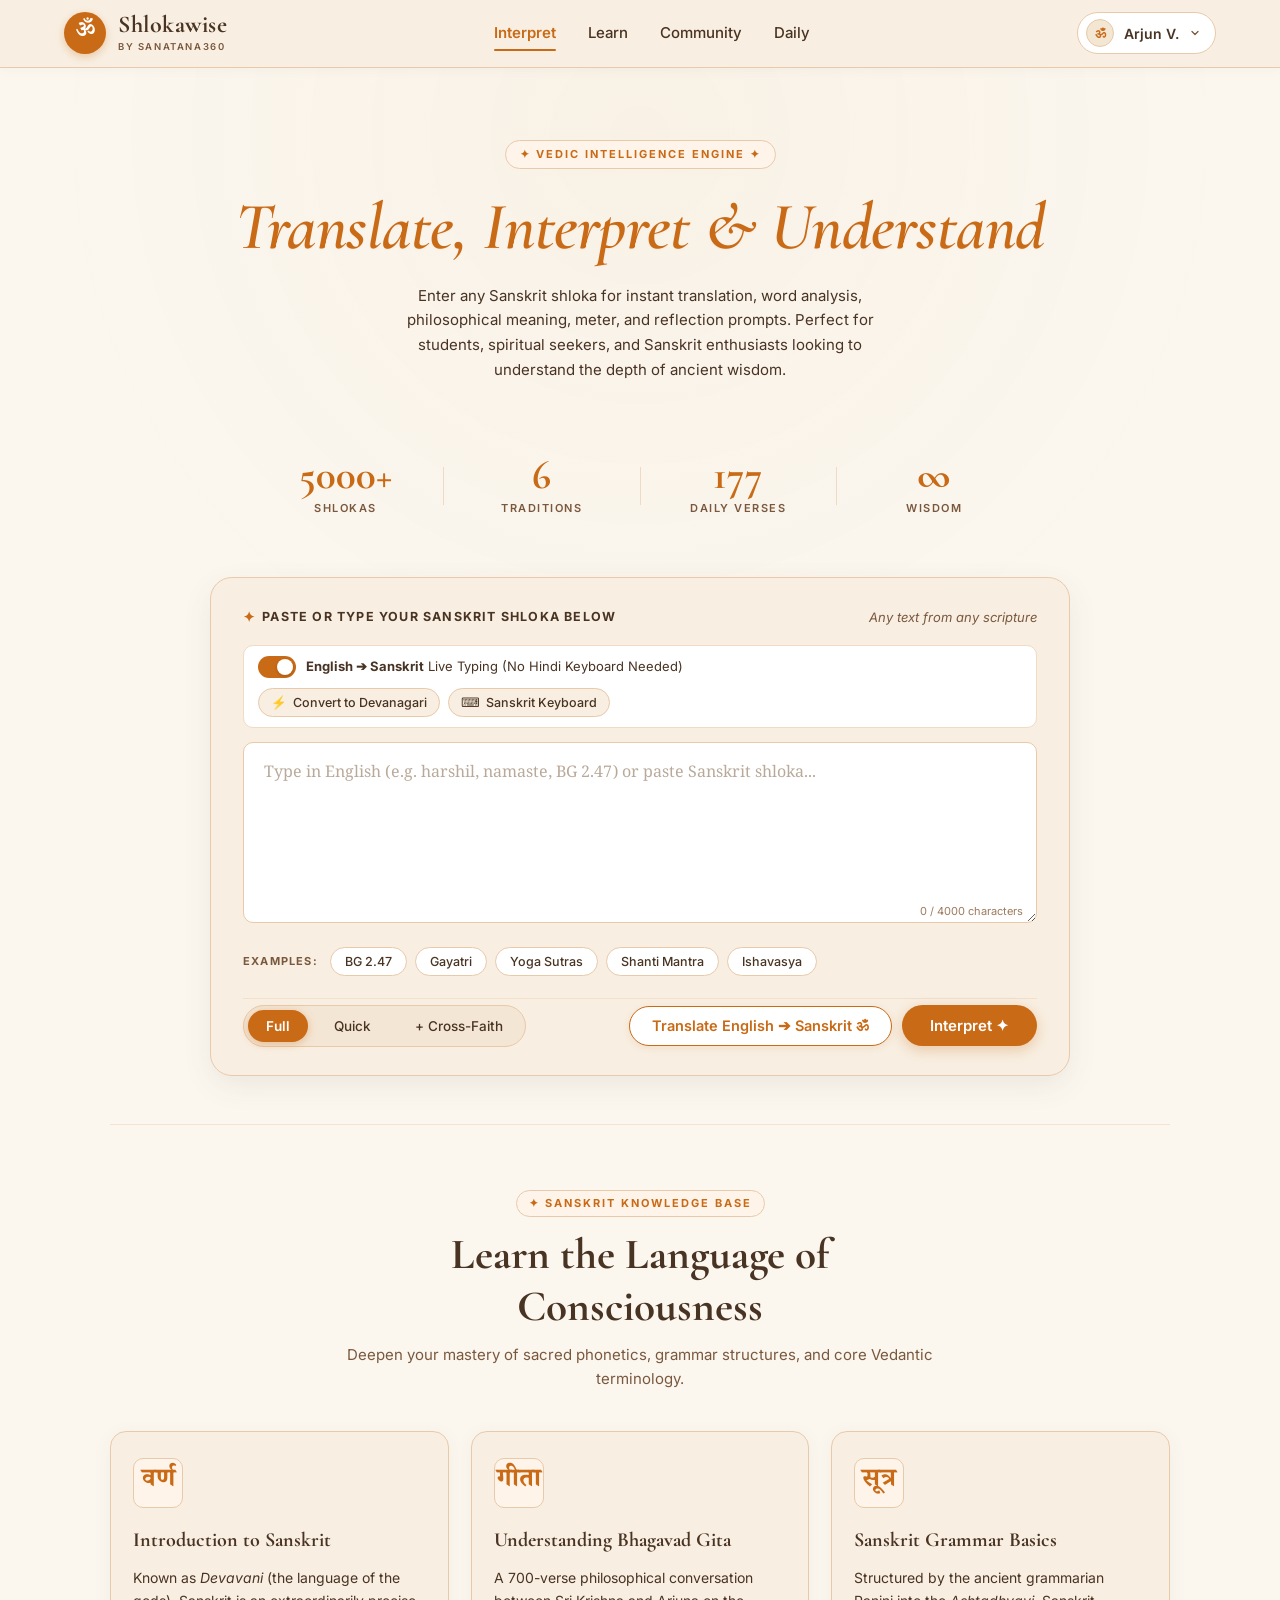
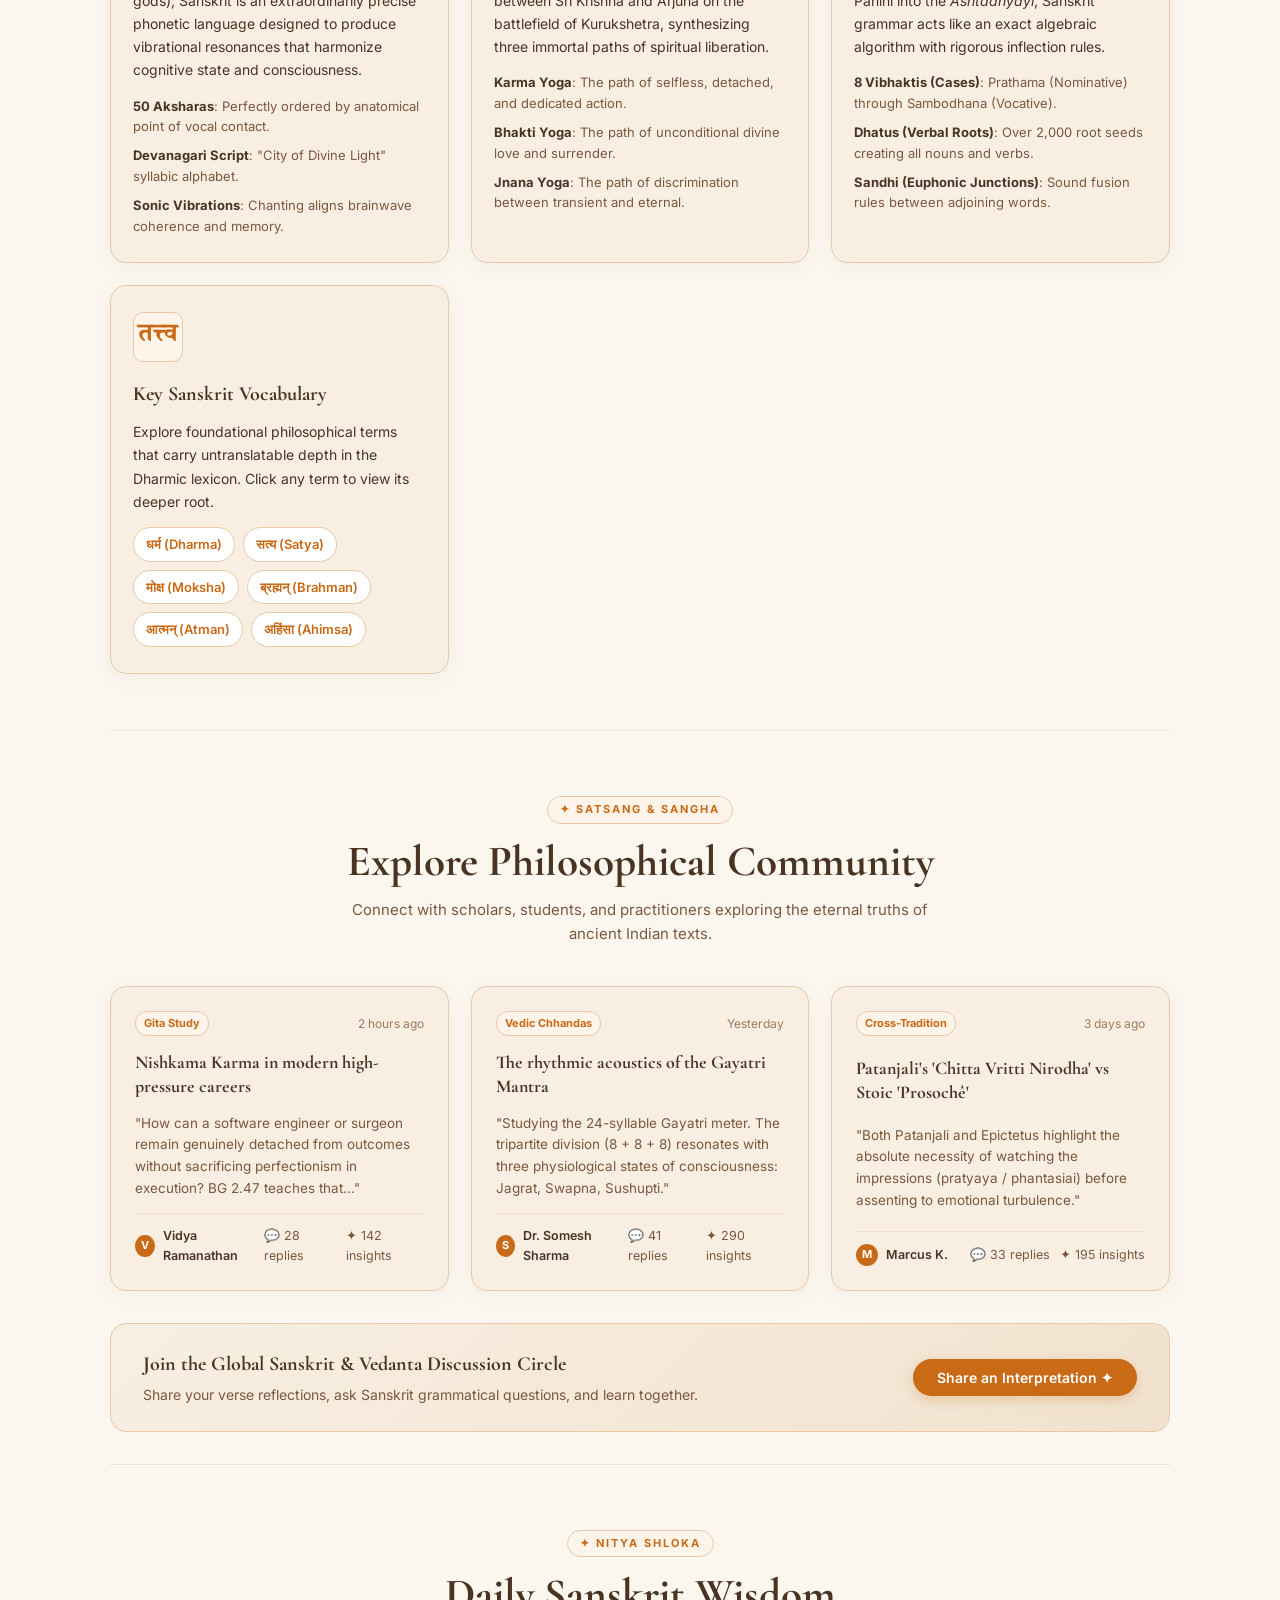
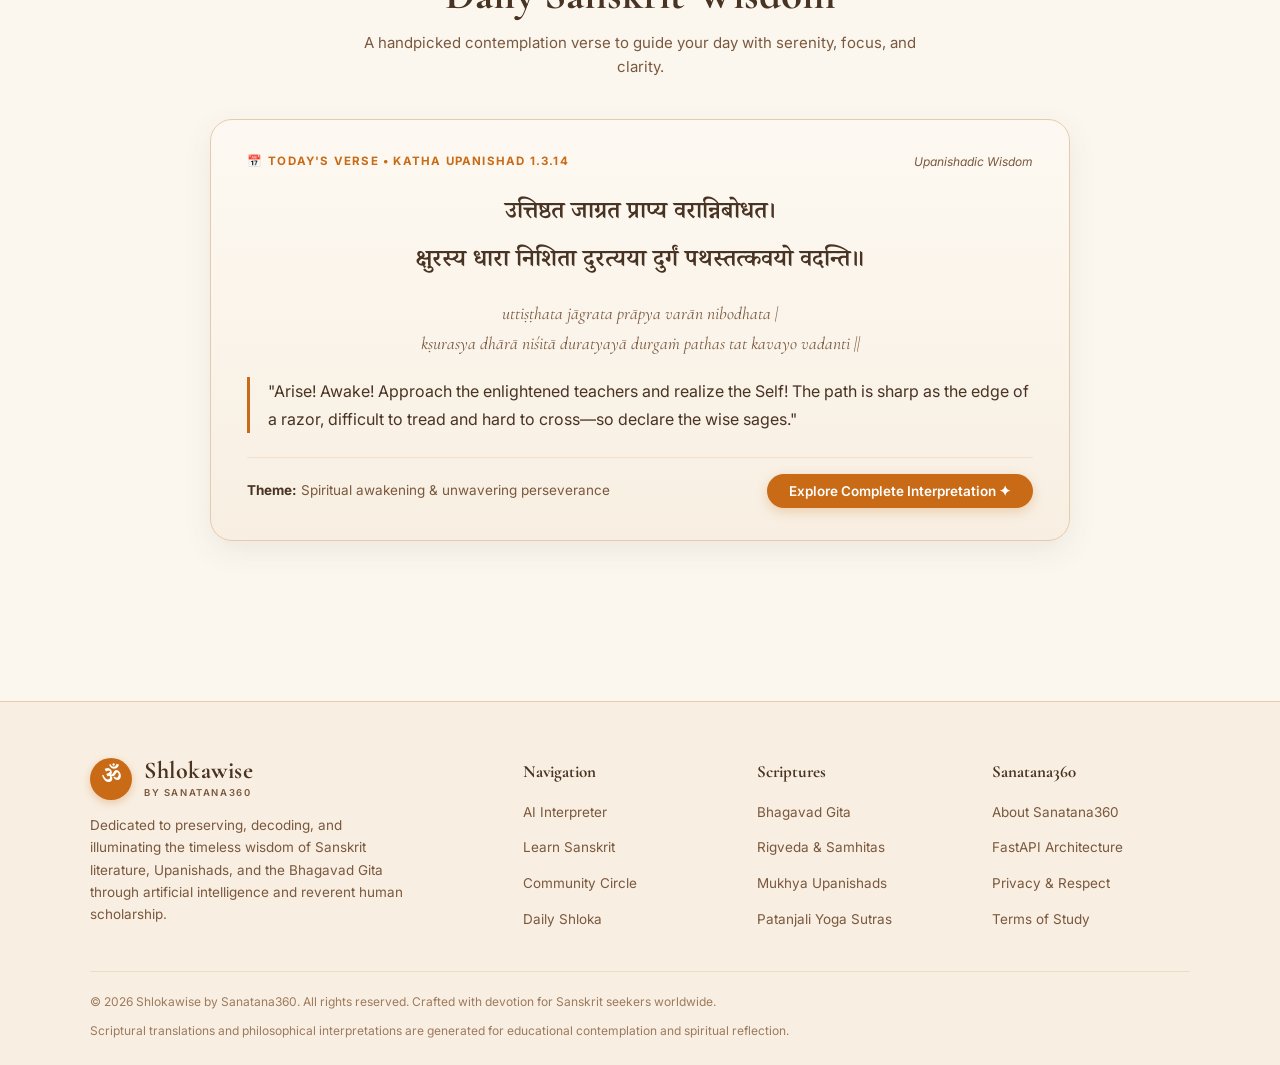
==== commit d4df3da8: "Add English-to-Sanskrit live typing, AI translation, virtual keyboard and offline resilience; fix ba" ====
--- a/index.html
+++ b/index.html
@@ -152,16 +152,144 @@
                     </div>
                 </div>
 
+                <!-- English to Sanskrit Typing & Keyboard Helper Toolbar -->
+                <div class="keyboard-helper-toolbar">
+                    <div class="helper-left">
+                        <label class="translit-toggle-pill" title="Type in English (e.g. 'harshil', 'namaste', 'dharma') to automatically write in Sanskrit Devanagari!">
+                            <input type="checkbox" id="liveTranslitToggle" checked>
+                            <span class="pill-track">
+                                <span class="pill-thumb"></span>
+                            </span>
+                            <span class="pill-text"><strong>English ➔ Sanskrit</strong> Live Typing (No Hindi Keyboard Needed)</span>
+                        </label>
+                    </div>
+                    <div class="helper-right">
+                        <button type="button" class="tool-pill-btn" id="transliterateBtn" title="Convert current English text into Sanskrit Devanagari">
+                            <span class="btn-icon">⚡</span> Convert to Devanagari
+                        </button>
+                        <button type="button" class="tool-pill-btn" id="toggleVirtualKbBtn" title="Toggle On-Screen Sanskrit / Hindi Keyboard">
+                            <span class="btn-icon">⌨</span> Sanskrit Keyboard
+                        </button>
+                    </div>
+                </div>
+
+                <!-- On-Screen Virtual Sanskrit / Devanagari Keyboard -->
+                <div class="virtual-keyboard-panel" id="virtualKeyboardPanel" hidden>
+                    <div class="vk-header">
+                        <span class="vk-title">✦ Sanskrit / Devanagari On-Screen Keyboard</span>
+                        <span class="vk-hint">Click any letter, matra or sign to insert at cursor</span>
+                        <button type="button" class="vk-close-btn" id="closeVirtualKbBtn" aria-label="Close keyboard">&times;</button>
+                    </div>
+                    <!-- Swar (Vowels) -->
+                    <div class="vk-row-group">
+                        <span class="vk-row-label">Swar (Vowels):</span>
+                        <div class="vk-keys">
+                            <button type="button" class="vk-key" data-char="अ">अ</button>
+                            <button type="button" class="vk-key" data-char="आ">आ</button>
+                            <button type="button" class="vk-key" data-char="इ">इ</button>
+                            <button type="button" class="vk-key" data-char="ई">ई</button>
+                            <button type="button" class="vk-key" data-char="उ">उ</button>
+                            <button type="button" class="vk-key" data-char="ऊ">ऊ</button>
+                            <button type="button" class="vk-key" data-char="ऋ">ऋ</button>
+                            <button type="button" class="vk-key" data-char="ॠ">ॠ</button>
+                            <button type="button" class="vk-key" data-char="ए">ए</button>
+                            <button type="button" class="vk-key" data-char="ऐ">ऐ</button>
+                            <button type="button" class="vk-key" data-char="ओ">ओ</button>
+                            <button type="button" class="vk-key" data-char="औ">औ</button>
+                            <button type="button" class="vk-key" data-char="ॐ">ॐ</button>
+                        </div>
+                    </div>
+                    <!-- Matras & Diacritics -->
+                    <div class="vk-row-group">
+                        <span class="vk-row-label">Matras & Marks:</span>
+                        <div class="vk-keys">
+                            <button type="button" class="vk-key matra-key" data-char="ा">ा</button>
+                            <button type="button" class="vk-key matra-key" data-char="ि">ि</button>
+                            <button type="button" class="vk-key matra-key" data-char="ी">ी</button>
+                            <button type="button" class="vk-key matra-key" data-char="ु">ु</button>
+                            <button type="button" class="vk-key matra-key" data-char="ू">ू</button>
+                            <button type="button" class="vk-key matra-key" data-char="ृ">ृ</button>
+                            <button type="button" class="vk-key matra-key" data-char="े">े</button>
+                            <button type="button" class="vk-key matra-key" data-char="ै">ै</button>
+                            <button type="button" class="vk-key matra-key" data-char="ो">ो</button>
+                            <button type="button" class="vk-key matra-key" data-char="ौ">ौ</button>
+                            <button type="button" class="vk-key matra-key" data-char="ं" title="Anusvara">ं</button>
+                            <button type="button" class="vk-key matra-key" data-char="ः" title="Visarga">ः</button>
+                            <button type="button" class="vk-key matra-key" data-char="्" title="Halant / Virama">्</button>
+                            <button type="button" class="vk-key matra-key" data-char="ँ" title="Chandrabindu">ँ</button>
+                            <button type="button" class="vk-key matra-key" data-char="ऽ" title="Avagraha">ऽ</button>
+                            <button type="button" class="vk-key" data-char="।">।</button>
+                            <button type="button" class="vk-key" data-char="॥">॥</button>
+                        </div>
+                    </div>
+                    <!-- Vyanjan (Consonants) -->
+                    <div class="vk-row-group">
+                        <span class="vk-row-label">Vyanjan (Consonants):</span>
+                        <div class="vk-keys">
+                            <button type="button" class="vk-key" data-char="क">क</button>
+                            <button type="button" class="vk-key" data-char="ख">ख</button>
+                            <button type="button" class="vk-key" data-char="ग">ग</button>
+                            <button type="button" class="vk-key" data-char="घ">घ</button>
+                            <button type="button" class="vk-key" data-char="ङ">ङ</button>
+                            <button type="button" class="vk-key" data-char="च">च</button>
+                            <button type="button" class="vk-key" data-char="छ">छ</button>
+                            <button type="button" class="vk-key" data-char="ज">ज</button>
+                            <button type="button" class="vk-key" data-char="झ">झ</button>
+                            <button type="button" class="vk-key" data-char="ञ">ञ</button>
+                            <button type="button" class="vk-key" data-char="ट">ट</button>
+                            <button type="button" class="vk-key" data-char="ठ">ठ</button>
+                            <button type="button" class="vk-key" data-char="ड">ड</button>
+                            <button type="button" class="vk-key" data-char="ढ">ढ</button>
+                            <button type="button" class="vk-key" data-char="ण">ण</button>
+                            <button type="button" class="vk-key" data-char="त">त</button>
+                            <button type="button" class="vk-key" data-char="थ">थ</button>
+                            <button type="button" class="vk-key" data-char="द">द</button>
+                            <button type="button" class="vk-key" data-char="ध">ध</button>
+                            <button type="button" class="vk-key" data-char="न">न</button>
+                            <button type="button" class="vk-key" data-char="प">प</button>
+                            <button type="button" class="vk-key" data-char="फ">फ</button>
+                            <button type="button" class="vk-key" data-char="ब">ब</button>
+                            <button type="button" class="vk-key" data-char="भ">भ</button>
+                            <button type="button" class="vk-key" data-char="म">म</button>
+                            <button type="button" class="vk-key" data-char="य">य</button>
+                            <button type="button" class="vk-key" data-char="र">र</button>
+                            <button type="button" class="vk-key" data-char="ल">ल</button>
+                            <button type="button" class="vk-key" data-char="व">व</button>
+                            <button type="button" class="vk-key" data-char="श">श</button>
+                            <button type="button" class="vk-key" data-char="ष">ष</button>
+                            <button type="button" class="vk-key" data-char="स">स</button>
+                            <button type="button" class="vk-key" data-char="ह">ह</button>
+                            <button type="button" class="vk-key" data-char="क्ष">क्ष</button>
+                            <button type="button" class="vk-key" data-char="त्र">त्र</button>
+                            <button type="button" class="vk-key" data-char="ज्ञ">ज्ञ</button>
+                            <button type="button" class="vk-key" data-char="श्र">श्र</button>
+                            <button type="button" class="vk-key vk-action-key" id="vkSpaceBtn" title="Space">Space</button>
+                            <button type="button" class="vk-key vk-action-key" id="vkBackspaceBtn" title="Backspace">⌫ Del</button>
+                            <button type="button" class="vk-key vk-action-key" id="vkClearBtn" title="Clear">Clear</button>
+                        </div>
+                    </div>
+                </div>
+
                 <!-- Textarea -->
                 <div class="textarea-wrapper">
                     <textarea 
                         id="shlokaInput" 
                         class="shloka-textarea" 
                         rows="4" 
-                        placeholder="e.g. कर्मण्येवाधिकारस्ते मा फलेषु कदाचन।&#10;मा कर्मफलहेतुर्भूर्मा ते सङ्गोऽस्त्वकर्मणि॥"
+                        placeholder="Type in English (e.g. harshil, namaste, BG 2.47) or paste Sanskrit shloka..."
                         spellcheck="false"
                     ></textarea>
                     <div class="char-counter" id="charCounter">0 / 4000 characters</div>
+                </div>
+
+                <!-- Transliteration Notice & Conversion Quick-Pill -->
+                <div class="translit-status-bar" id="translitStatusBar" hidden>
+                    <span class="status-icon">✦</span>
+                    <span class="status-msg" id="translitStatusMsg">English text detected. Convert to Sanskrit or translate:</span>
+                    <div class="status-actions">
+                        <button type="button" class="mini-status-btn" id="miniTranslitBtn">Convert to Sanskrit (Phonetic)</button>
+                        <button type="button" class="mini-status-btn primary" id="miniTranslateBtn">Translate to Sanskrit (AI)</button>
+                    </div>
                 </div>
 
                 <!-- Validation / Feedback Banner -->
@@ -197,8 +325,12 @@
                         </button>
                     </div>
 
-                    <!-- Interpret Button -->
+                    <!-- Action Submit Group -->
                     <div class="action-submit-group">
+                        <button type="button" class="translate-btn" id="translateBtn" title="Translate English words or sentences into Sanskrit">
+                            <span class="btn-spinner" id="translateSpinner" hidden></span>
+                            <span class="btn-label" id="translateBtnLabel">Translate English ➔ Sanskrit ॐ</span>
+                        </button>
                         <button type="button" class="interpret-btn" id="interpretBtn">
                             <span class="btn-spinner" id="btnSpinner" hidden></span>
                             <span class="btn-label" id="btnLabel">Interpret ✦</span>
@@ -220,8 +352,17 @@
                     The interpretation request could not reach the backend server.
                 </p>
                 <div class="error-instructions">
-                    <div class="instructions-label">How to start your local backend:</div>
-                    <code>uvicorn backend.app:app --reload --port 8000</code>
+                    <div class="instructions-label">How to start your local backend (choose one):</div>
+                    <div class="code-box-row">
+                        <code>uvicorn backend.app:app --reload --port 8000</code>
+                        <button type="button" class="copy-cmd-btn" id="copyCmdBtn" title="Copy command">Copy</button>
+                    </div>
+                    <div class="instructions-subnote">
+                        💡 <strong>Windows Shortcut:</strong> You can also simply double-click <code>run_backend.bat</code> in the repository folder!
+                    </div>
+                </div>
+                <div class="error-actions-row">
+                    <button type="button" class="fallback-explore-btn" id="fallbackExploreBtn">✦ Load Canonical Shloka Offline</button>
                 </div>
             </div>
         </section>
--- a/style.css
+++ b/style.css
@@ -576,6 +576,285 @@
     display: flex;
     justify-content: space-between;
     align-items: center;
+    margin-bottom: 12px;
+    flex-wrap: wrap;
+    gap: 8px;
+}
+
+/* Keyboard Helper Toolbar */
+.keyboard-helper-toolbar {
+    display: flex;
+    justify-content: space-between;
+    align-items: center;
+    margin-bottom: 14px;
+    padding: 10px 14px;
+    background: #ffffff;
+    border: 1px solid var(--border-peach-light);
+    border-radius: var(--radius-md);
+    flex-wrap: wrap;
+    gap: 10px;
+}
+
+.helper-left {
+    display: flex;
+    align-items: center;
+    gap: 10px;
+}
+
+.translit-toggle-pill {
+    display: inline-flex;
+    align-items: center;
+    gap: 10px;
+    cursor: pointer;
+    user-select: none;
+    font-size: 13px;
+    color: var(--text-dark-brown);
+}
+
+.translit-toggle-pill input {
+    position: absolute;
+    opacity: 0;
+    pointer-events: none;
+}
+
+.pill-track {
+    width: 38px;
+    height: 22px;
+    background: #dfcbba;
+    border-radius: 20px;
+    position: relative;
+    transition: background var(--transition-fast);
+    flex-shrink: 0;
+}
+
+.pill-thumb {
+    width: 16px;
+    height: 16px;
+    background: #ffffff;
+    border-radius: 50%;
+    position: absolute;
+    top: 3px;
+    left: 3px;
+    transition: transform var(--transition-fast);
+    box-shadow: 0 1px 3px rgba(0,0,0,0.2);
+}
+
+.translit-toggle-pill input:checked + .pill-track {
+    background: var(--primary-orange);
+}
+
+.translit-toggle-pill input:checked + .pill-track .pill-thumb {
+    transform: translateX(16px);
+}
+
+.helper-right {
+    display: flex;
+    align-items: center;
+    gap: 8px;
+    flex-wrap: wrap;
+}
+
+.tool-pill-btn {
+    display: inline-flex;
+    align-items: center;
+    gap: 6px;
+    padding: 6px 12px;
+    background: var(--cream-surface);
+    border: 1px solid var(--border-peach);
+    border-radius: 20px;
+    font-size: 12.5px;
+    font-weight: 500;
+    color: var(--text-dark-brown);
+    cursor: pointer;
+    transition: all var(--transition-fast);
+}
+
+.tool-pill-btn:hover {
+    background: var(--primary-orange-light);
+    border-color: var(--primary-orange);
+    color: var(--primary-orange);
+}
+
+/* On-Screen Virtual Sanskrit Keyboard Panel */
+.virtual-keyboard-panel {
+    background: #fffdf9;
+    border: 1px solid var(--border-peach);
+    border-radius: var(--radius-md);
+    padding: 14px;
+    margin-bottom: 14px;
+    box-shadow: 0 6px 20px rgba(73, 51, 35, 0.08);
+    animation: fadeIn 0.2s ease;
+}
+
+.virtual-keyboard-panel[hidden] {
+    display: none !important;
+}
+
+.vk-header {
+    display: flex;
+    justify-content: space-between;
+    align-items: center;
+    margin-bottom: 10px;
+    padding-bottom: 8px;
+    border-bottom: 1px solid var(--border-peach-light);
+}
+
+.vk-title {
+    font-size: 13px;
+    font-weight: 700;
+    color: var(--primary-orange);
+    letter-spacing: 0.5px;
+}
+
+.vk-hint {
+    font-size: 11.5px;
+    font-style: italic;
+    color: var(--text-muted-brown);
+}
+
+.vk-close-btn {
+    font-size: 18px;
+    line-height: 1;
+    color: var(--text-muted-brown);
+    cursor: pointer;
+    padding: 0 4px;
+}
+
+.vk-close-btn:hover {
+    color: var(--primary-orange);
+}
+
+.vk-row-group {
+    margin-bottom: 10px;
+}
+
+.vk-row-group:last-child {
+    margin-bottom: 0;
+}
+
+.vk-row-label {
+    display: block;
+    font-size: 11px;
+    font-weight: 600;
+    text-transform: uppercase;
+    color: var(--text-muted-brown);
+    margin-bottom: 6px;
+    letter-spacing: 0.8px;
+}
+
+.vk-keys {
+    display: flex;
+    flex-wrap: wrap;
+    gap: 5px;
+}
+
+.vk-key {
+    min-width: 34px;
+    height: 34px;
+    padding: 2px 7px;
+    background: #ffffff;
+    border: 1px solid var(--border-peach);
+    border-radius: 6px;
+    font-family: var(--font-sanskrit);
+    font-size: 15px;
+    color: var(--text-dark-brown);
+    cursor: pointer;
+    display: inline-flex;
+    align-items: center;
+    justify-content: center;
+    transition: all 0.15s ease;
+    user-select: none;
+}
+
+.vk-key:hover {
+    background: var(--primary-orange-light);
+    border-color: var(--primary-orange);
+    color: var(--primary-orange);
+    transform: translateY(-1px);
+}
+
+.vk-key:active {
+    transform: translateY(1px);
+}
+
+.matra-key {
+    background: #fff8f0;
+    color: #9c4b07;
+    font-weight: bold;
+}
+
+.vk-action-key {
+    font-family: var(--font-body);
+    font-size: 12px;
+    font-weight: 600;
+    background: var(--cream-surface);
+    padding: 2px 10px;
+}
+
+/* Transliteration Status Bar */
+.translit-status-bar {
+    display: flex;
+    justify-content: space-between;
+    align-items: center;
+    gap: 10px;
+    padding: 8px 14px;
+    margin-bottom: 14px;
+    background: #fff7ee;
+    border: 1px solid #fedcc2;
+    border-radius: var(--radius-sm);
+    font-size: 12.5px;
+    color: var(--text-dark-brown);
+    flex-wrap: wrap;
+    animation: fadeIn 0.2s ease;
+}
+
+.translit-status-bar[hidden] {
+    display: none !important;
+}
+
+.translit-status-bar .status-icon {
+    color: var(--primary-orange);
+}
+
+.status-actions {
+    display: flex;
+    align-items: center;
+    gap: 8px;
+}
+
+.mini-status-btn {
+    padding: 4px 10px;
+    font-size: 11.5px;
+    font-weight: 600;
+    border-radius: 14px;
+    background: var(--white);
+    border: 1px solid var(--border-peach);
+    color: var(--text-dark-brown);
+    cursor: pointer;
+    transition: all var(--transition-fast);
+}
+
+.mini-status-btn:hover {
+    background: var(--cream-surface);
+    border-color: var(--primary-orange);
+    color: var(--primary-orange);
+}
+
+.mini-status-btn.primary {
+    background: var(--primary-orange);
+    border-color: var(--primary-orange);
+    color: #ffffff;
+}
+
+.mini-status-btn.primary:hover {
+    background: var(--primary-orange-hover);
+}
+
+/* Card Top Row */
+.card-top-row {
+    display: flex;
+    justify-content: space-between;
+    align-items: center;
     margin-bottom: 16px;
     flex-wrap: wrap;
     gap: 8px;
@@ -761,6 +1040,53 @@
     box-shadow: 0 2px 8px rgba(201, 106, 22, 0.35);
 }
 
+/* Action Submit Group */
+.action-submit-group {
+    display: flex;
+    align-items: center;
+    gap: 10px;
+    flex-wrap: wrap;
+}
+
+/* Translate Action Button */
+.translate-btn {
+    display: inline-flex;
+    align-items: center;
+    justify-content: center;
+    gap: 8px;
+    background-color: #ffffff;
+    color: var(--primary-orange);
+    border: 1.5px solid var(--primary-orange);
+    font-size: 14.5px;
+    font-weight: 600;
+    padding: 10px 22px;
+    border-radius: 30px;
+    box-shadow: 0 2px 8px rgba(201, 106, 22, 0.12);
+    transition: all var(--transition-fast);
+    cursor: pointer;
+}
+
+.translate-btn:hover {
+    background-color: var(--primary-orange-light);
+    transform: translateY(-2px);
+    box-shadow: 0 4px 14px rgba(201, 106, 22, 0.22);
+}
+
+.translate-btn:active {
+    transform: translateY(0);
+}
+
+.translate-btn:disabled {
+    opacity: 0.75;
+    cursor: not-allowed;
+    transform: none;
+}
+
+.translate-btn .btn-spinner {
+    border: 2px solid rgba(201, 106, 22, 0.3);
+    border-top-color: var(--primary-orange);
+}
+
 /* Interpret Action Button */
 .interpret-btn {
     display: inline-flex;
@@ -884,15 +1210,57 @@
     margin-bottom: 4px;
 }
 
-.error-instructions code {
-    font-family: Consolas, monospace;
+.code-box-row {
+    display: flex;
+    align-items: center;
+    gap: 8px;
+    margin-top: 6px;
+    flex-wrap: wrap;
+}
+
+.copy-cmd-btn {
+    padding: 3px 10px;
+    font-size: 11.5px;
+    font-weight: 600;
+    color: var(--primary-orange);
+    background: #ffffff;
+    border: 1px solid var(--border-peach);
+    border-radius: 4px;
+    cursor: pointer;
+    transition: all var(--transition-fast);
+}
+
+.copy-cmd-btn:hover {
+    background: var(--primary-orange);
+    color: #ffffff;
+}
+
+.instructions-subnote {
+    font-size: 12px;
+    color: var(--text-muted-brown);
+    margin-top: 8px;
+}
+
+.error-actions-row {
+    margin-top: 12px;
+    display: flex;
+    gap: 10px;
+}
+
+.fallback-explore-btn {
+    padding: 8px 16px;
     font-size: 13px;
-    color: var(--primary-orange);
-    background: #ffffff;
-    padding: 3px 8px;
-    border-radius: 4px;
-    display: inline-block;
-    border: 1px solid var(--border-peach-light);
+    font-weight: 600;
+    color: #ffffff;
+    background: var(--primary-orange);
+    border: none;
+    border-radius: 20px;
+    cursor: pointer;
+    transition: background var(--transition-fast);
+}
+
+.fallback-explore-btn:hover {
+    background: var(--primary-orange-hover);
 }
 
 /* --------------------------------------------------------------------------
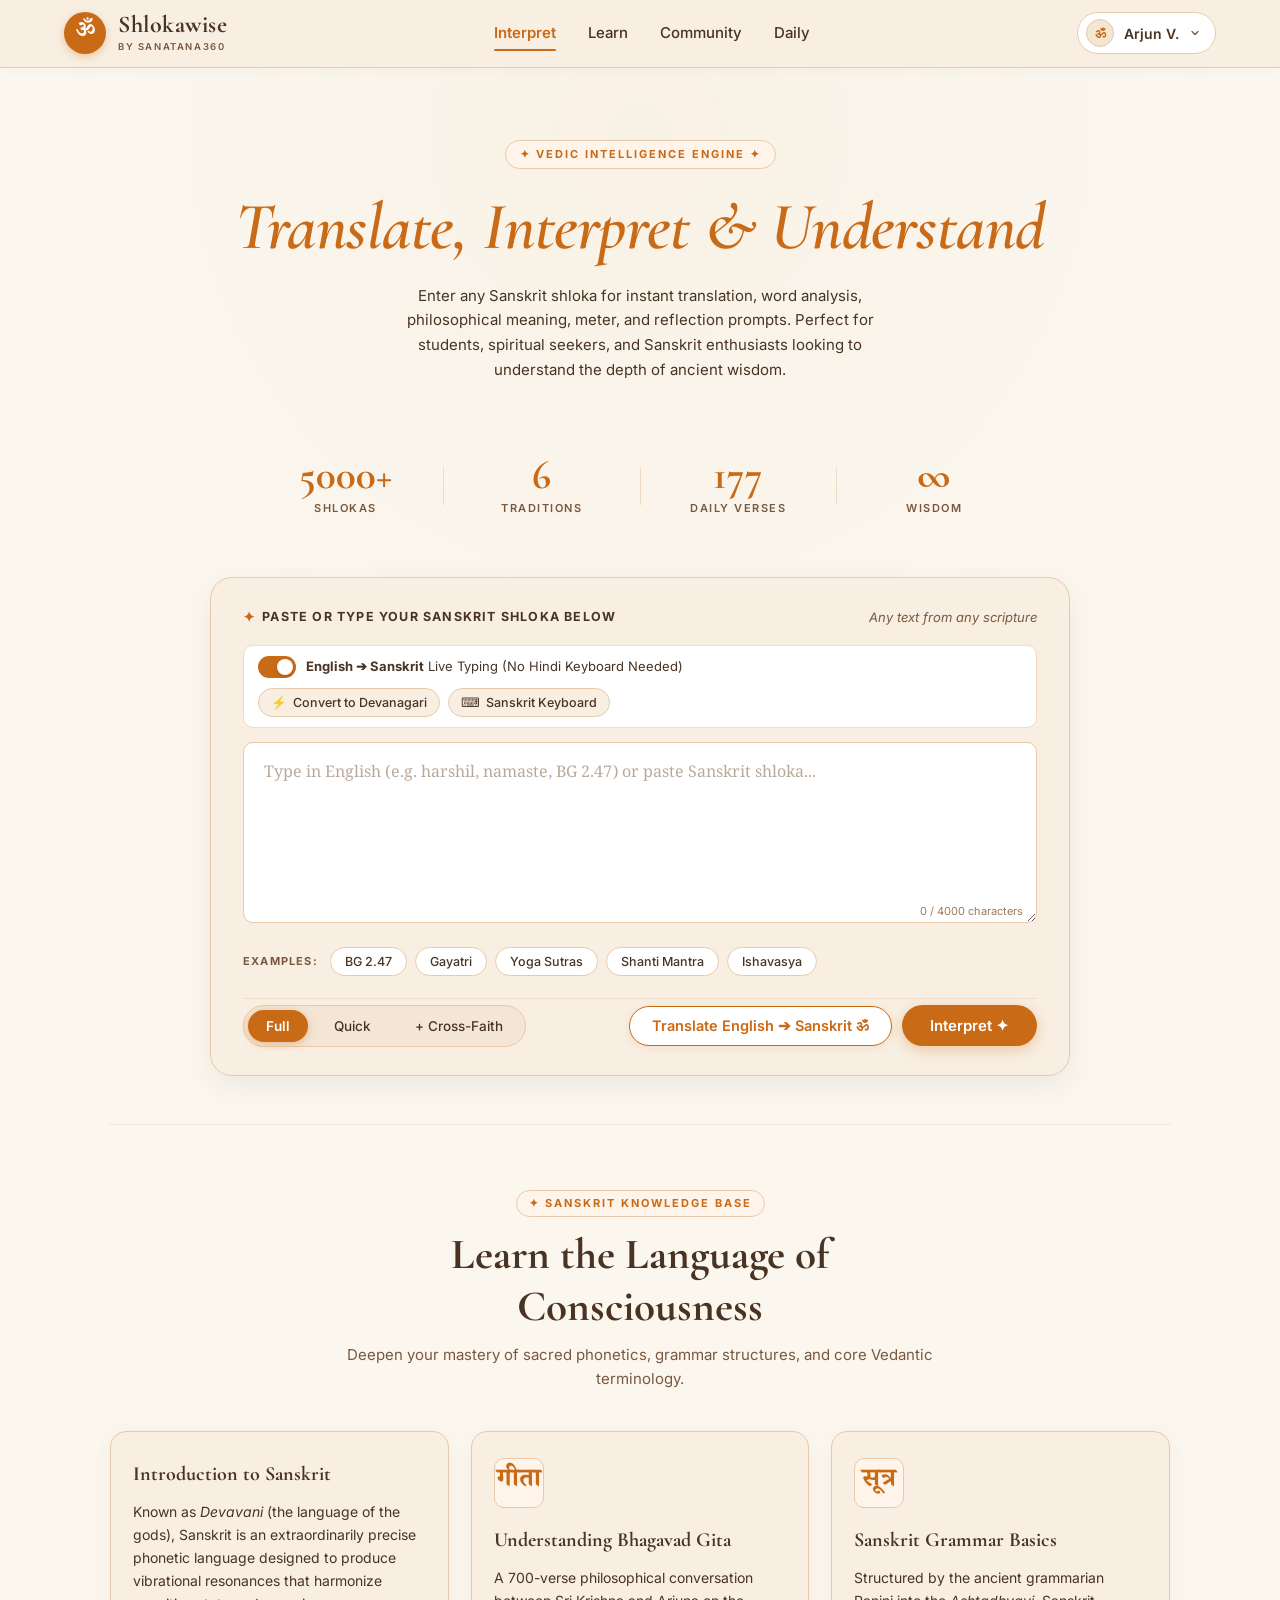
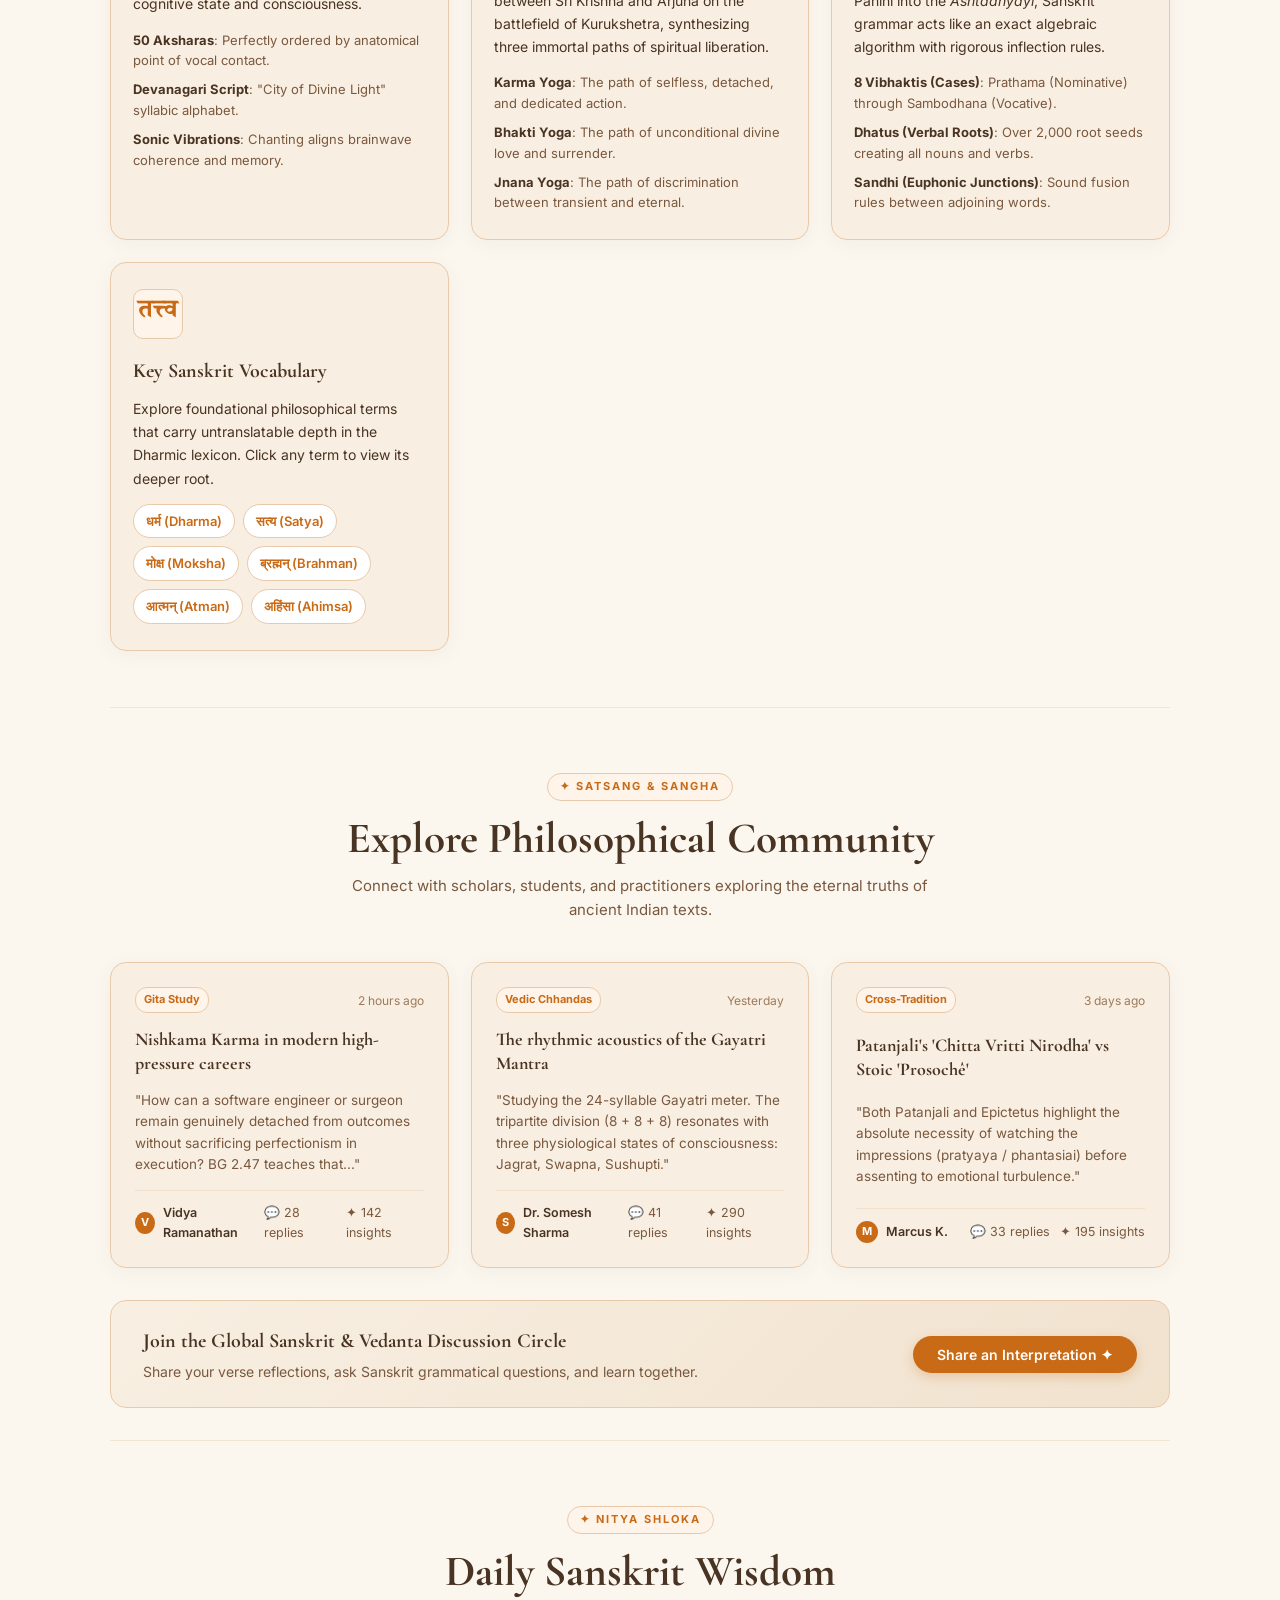
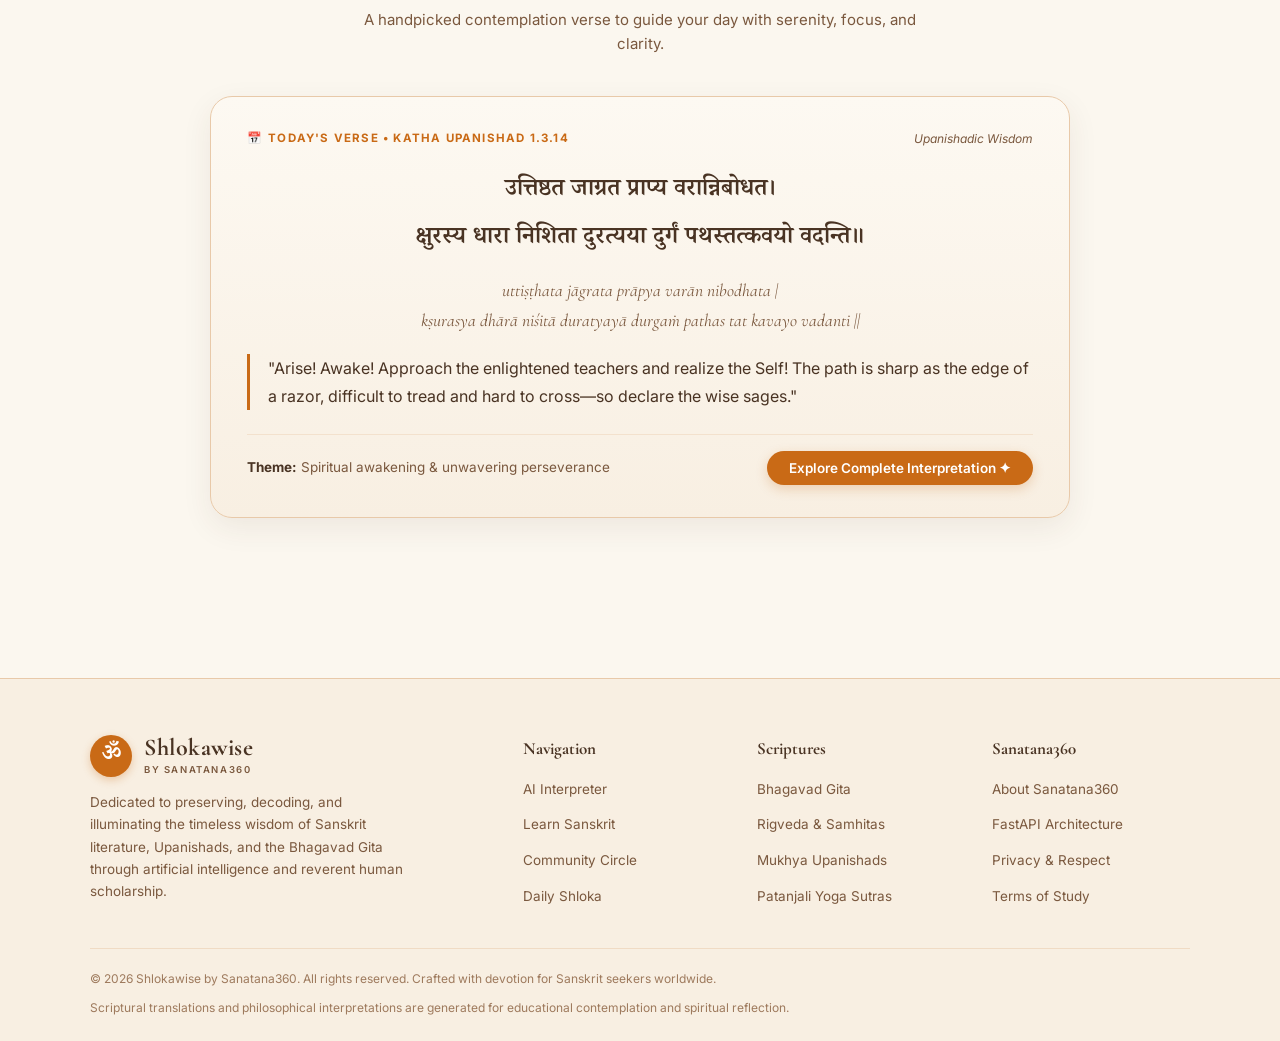
==== commit f3785bea: "Remove 'वर्ण' badge from Learn card in HTML" ====
--- a/index.html
+++ b/index.html
@@ -515,7 +515,6 @@
             <div class="learn-grid">
                 <!-- Learn Card 1 -->
                 <div class="learn-card">
-                    <div class="learn-icon">वर्ण</div>
                     <h3 class="learn-title">Introduction to Sanskrit</h3>
                     <p class="learn-description">
                         Known as <em>Devavani</em> (the language of the gods), Sanskrit is an extraordinarily precise phonetic language designed to produce vibrational resonances that harmonize cognitive state and consciousness.
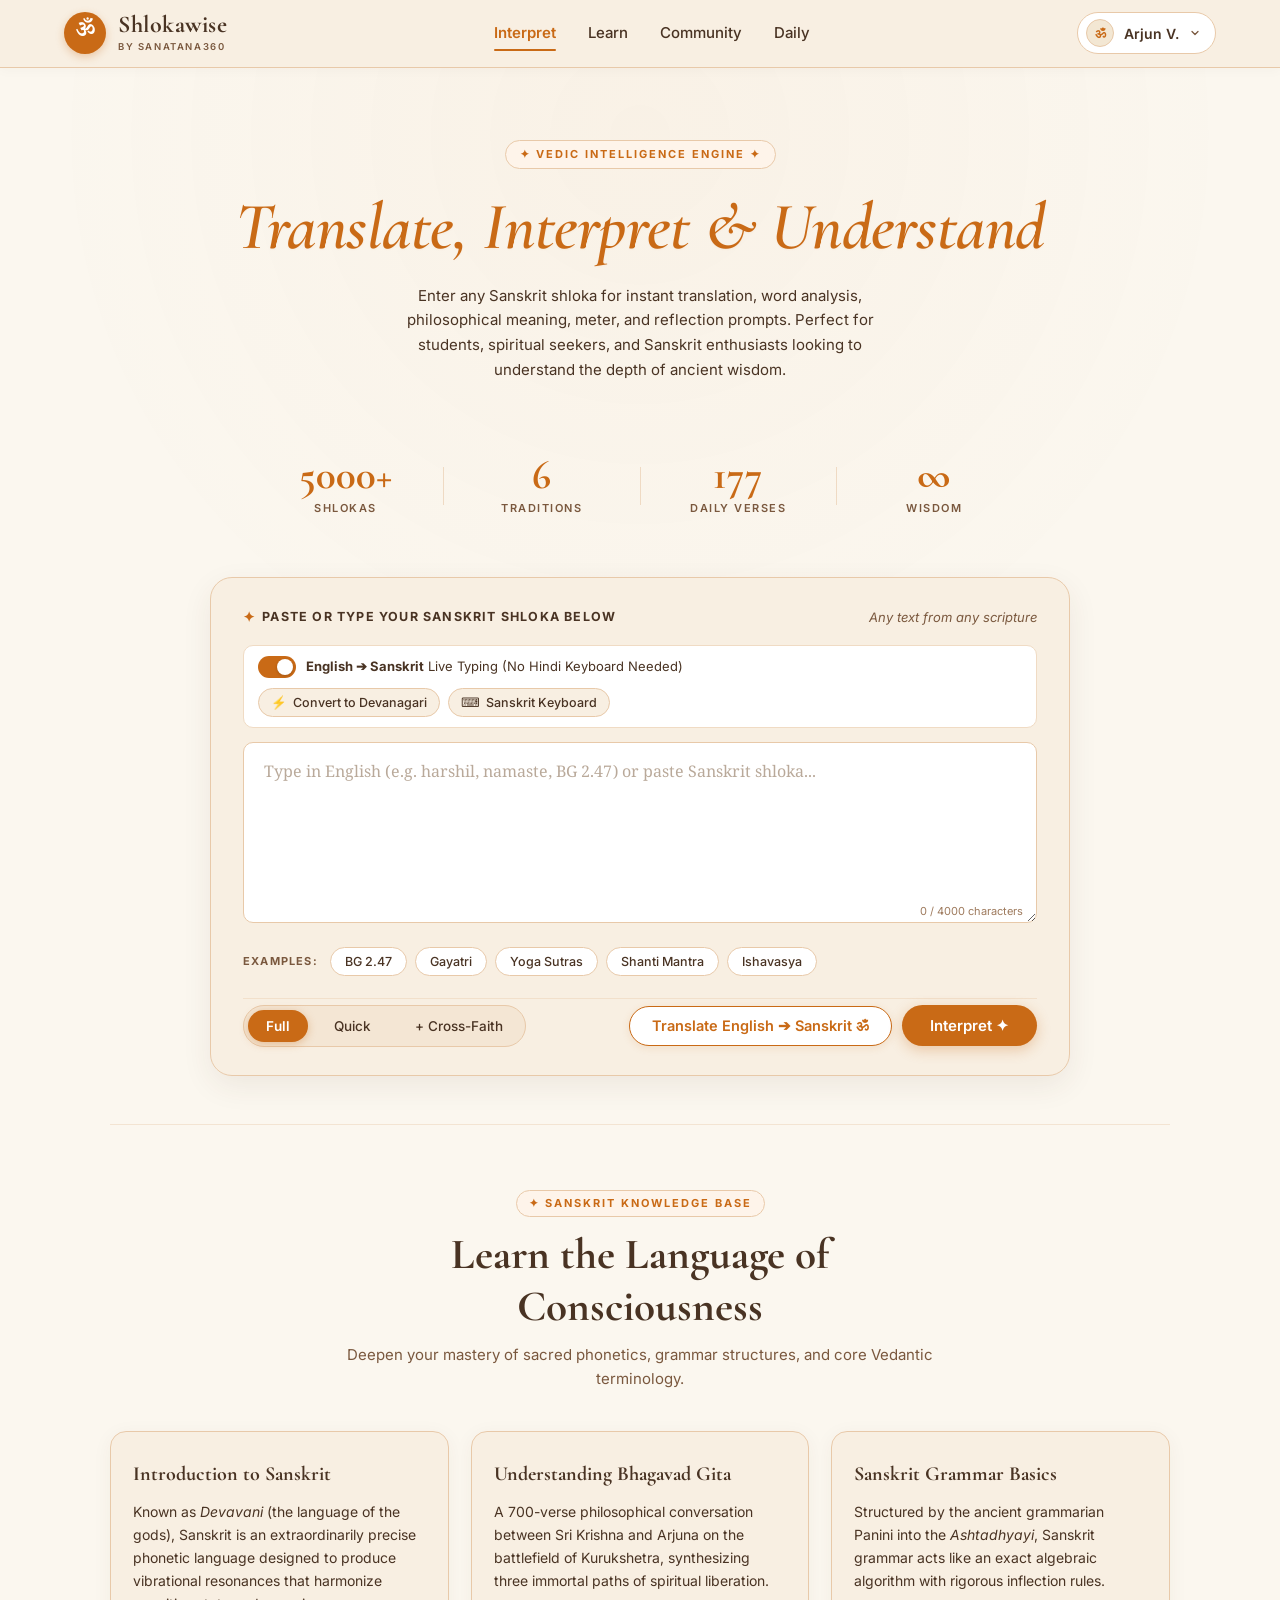
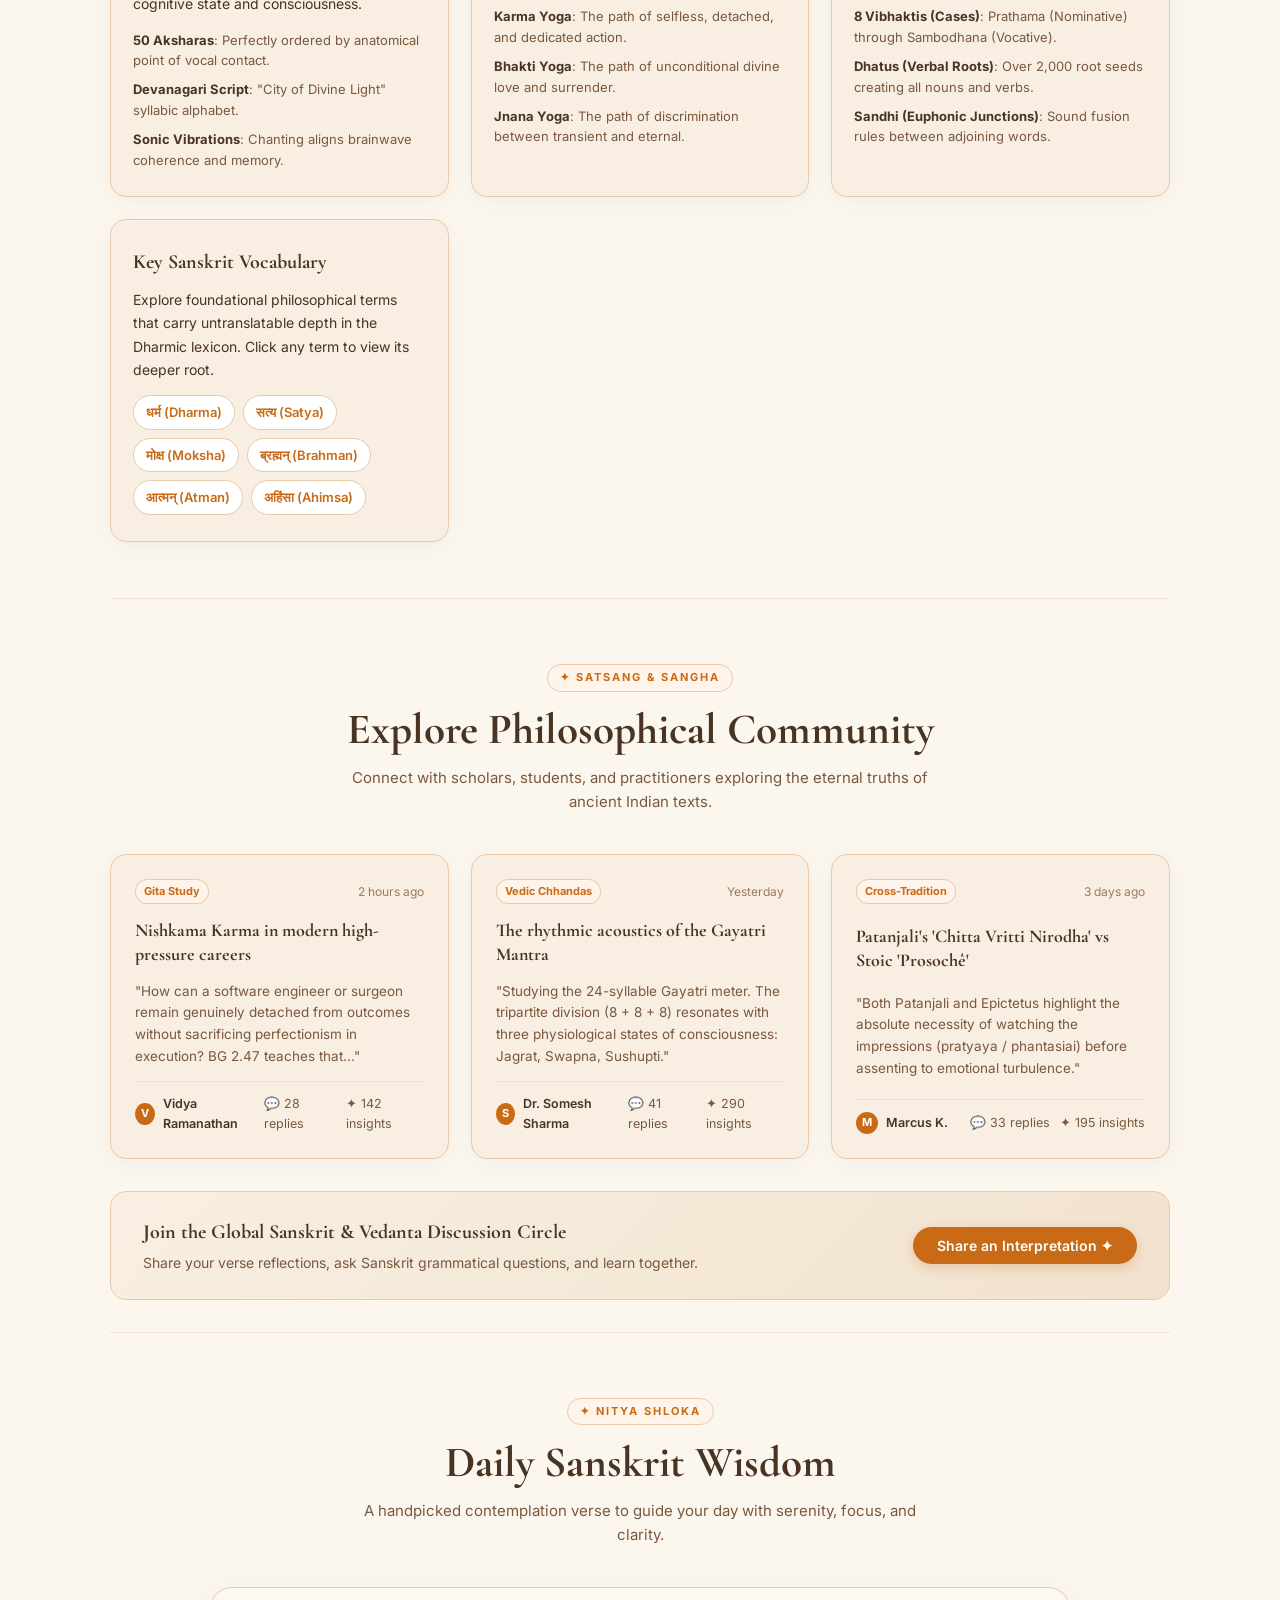
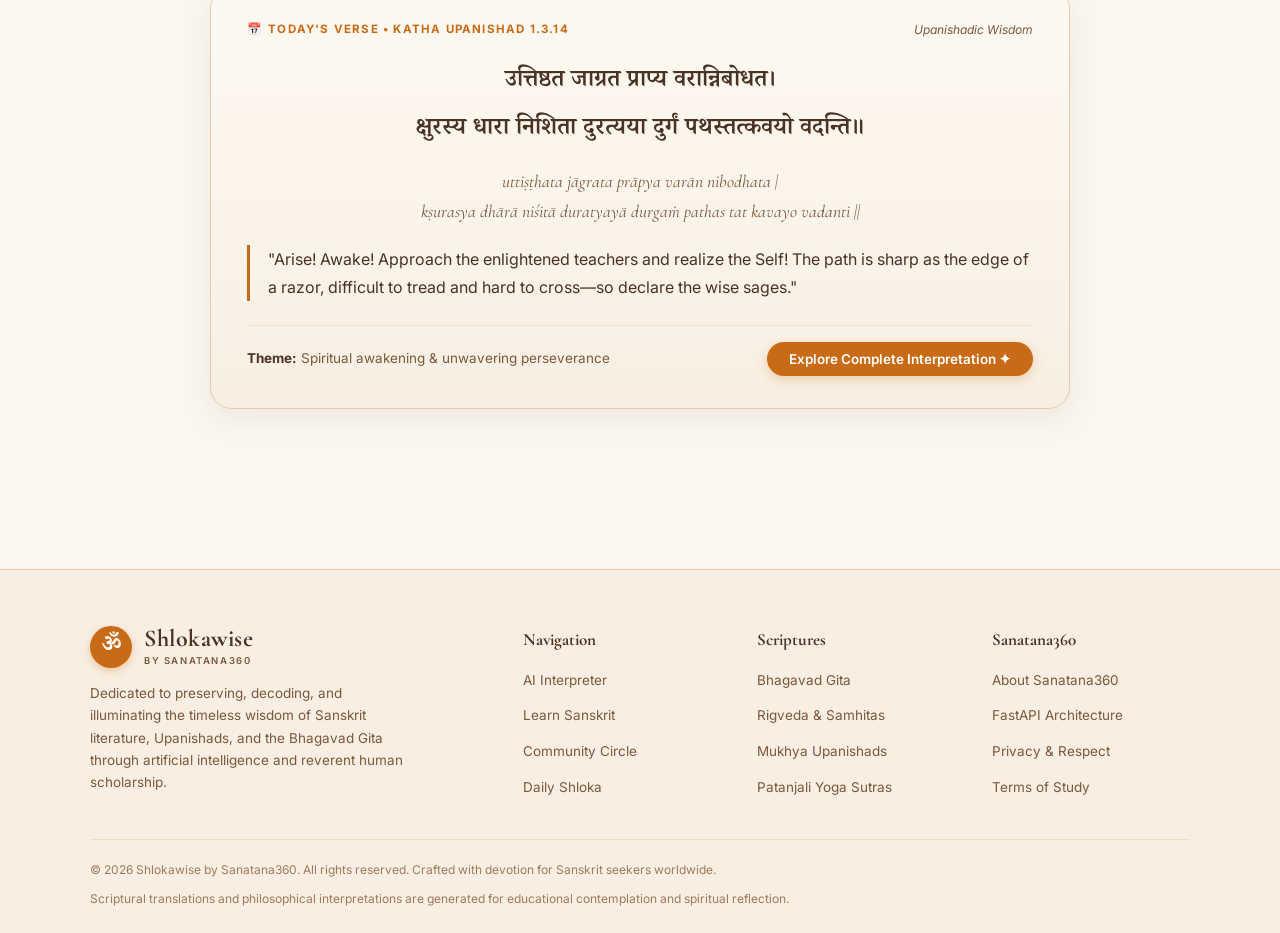
==== commit 4111d7ac: "Remove remaining Devanagari badge boxes (गीता, सूत्र, तत्त्व) from Learn cards" ====
--- a/index.html
+++ b/index.html
@@ -528,7 +528,6 @@
 
                 <!-- Learn Card 2 -->
                 <div class="learn-card">
-                    <div class="learn-icon">गीता</div>
                     <h3 class="learn-title">Understanding Bhagavad Gita</h3>
                     <p class="learn-description">
                         A 700-verse philosophical conversation between Sri Krishna and Arjuna on the battlefield of Kurukshetra, synthesizing three immortal paths of spiritual liberation.
@@ -542,7 +541,6 @@
 
                 <!-- Learn Card 3 -->
                 <div class="learn-card">
-                    <div class="learn-icon">सूत्र</div>
                     <h3 class="learn-title">Sanskrit Grammar Basics</h3>
                     <p class="learn-description">
                         Structured by the ancient grammarian Panini into the <em>Ashtadhyayi</em>, Sanskrit grammar acts like an exact algebraic algorithm with rigorous inflection rules.
@@ -556,7 +554,6 @@
 
                 <!-- Learn Card 4 -->
                 <div class="learn-card">
-                    <div class="learn-icon">तत्त्व</div>
                     <h3 class="learn-title">Key Sanskrit Vocabulary</h3>
                     <p class="learn-description">
                         Explore foundational philosophical terms that carry untranslatable depth in the Dharmic lexicon. Click any term to view its deeper root.
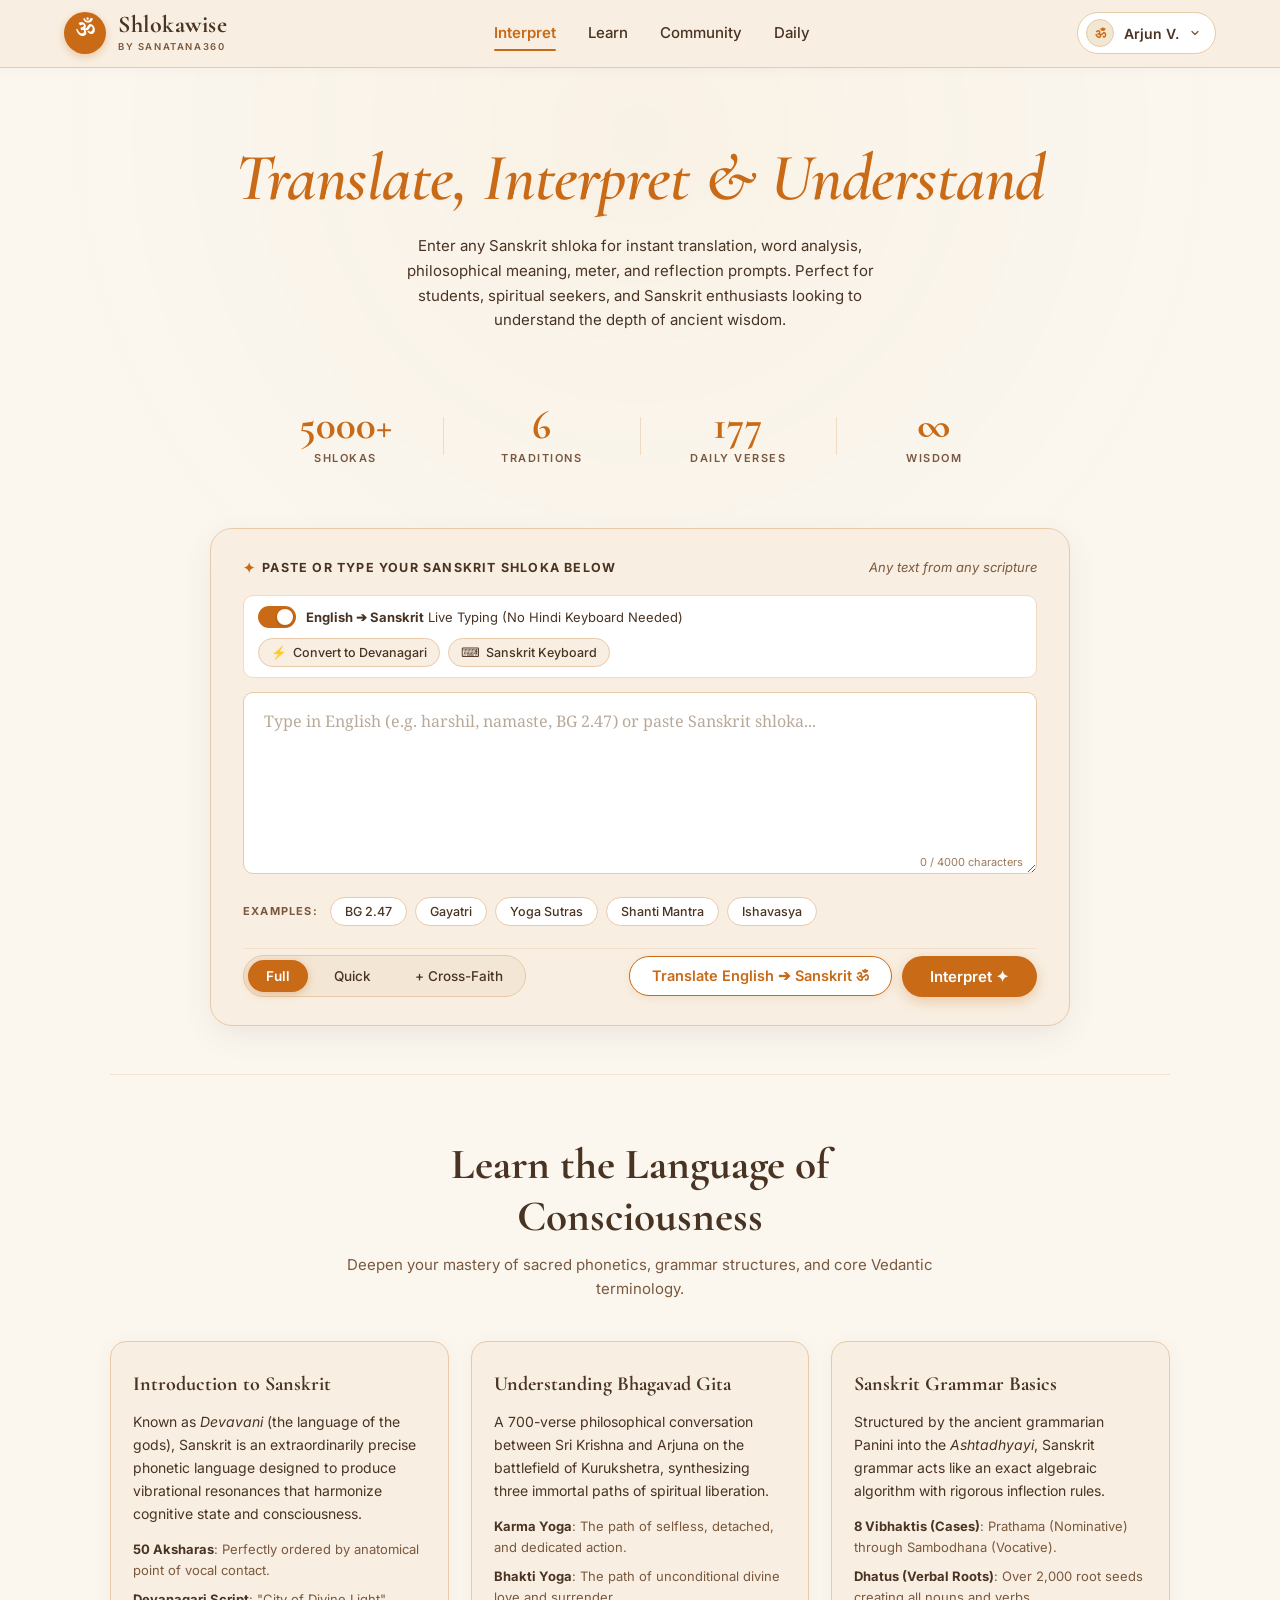
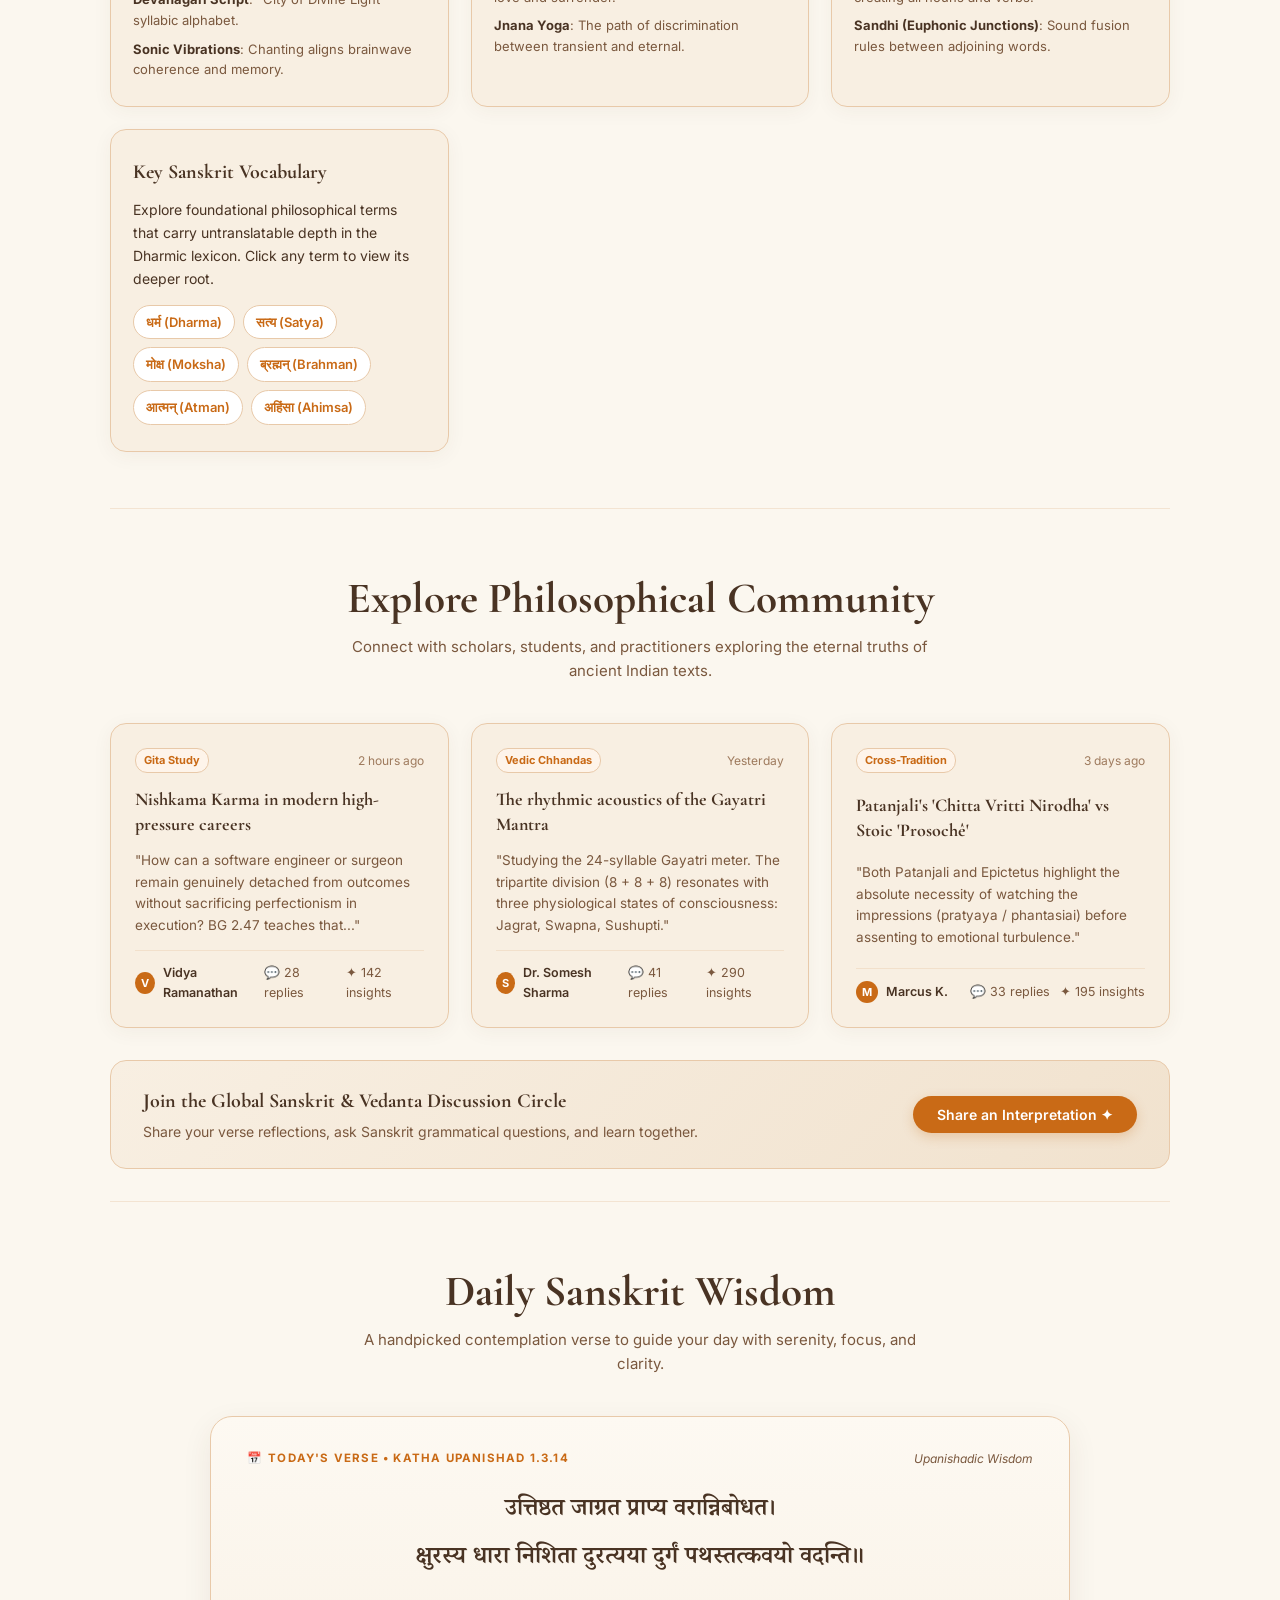
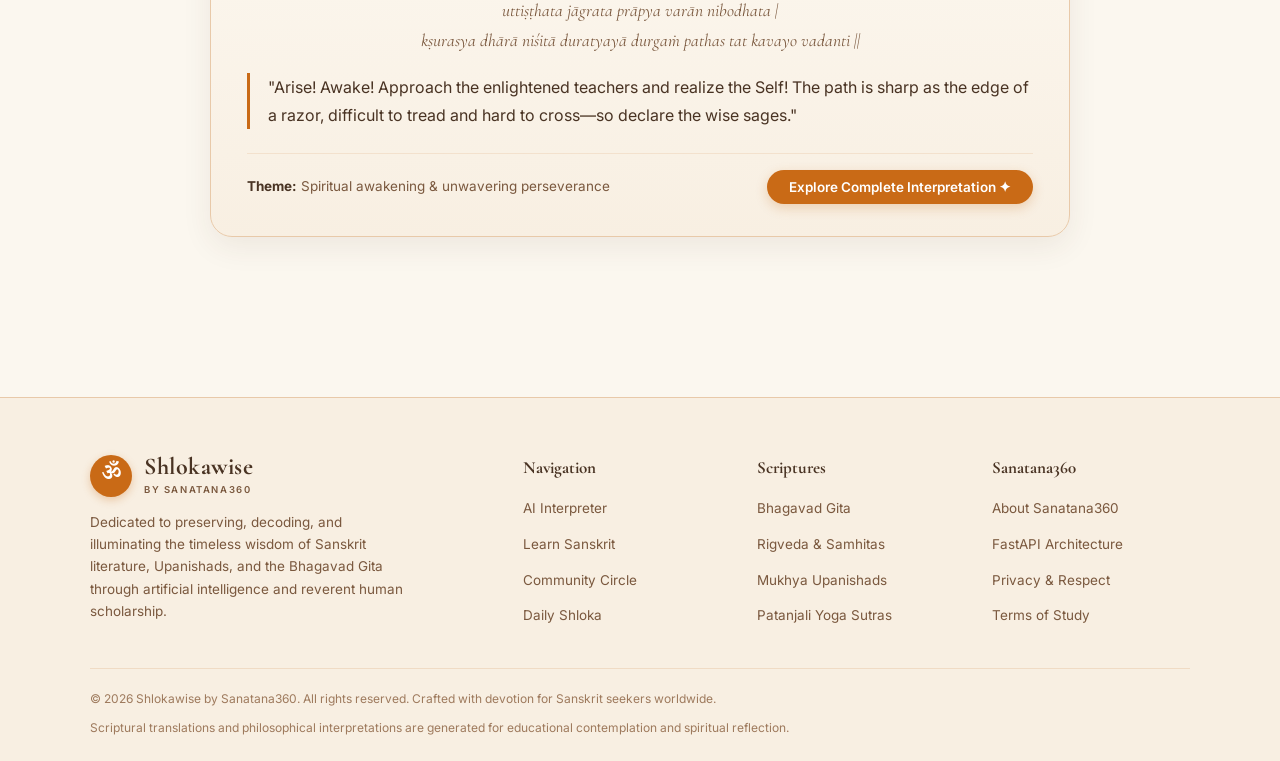
==== commit 40201ddd: "Remove pill badges (Vedic Intelligence Engine, Sanskrit Knowledge Base, Satsang & Sangha, Nitya Shlo" ====
--- a/index.html
+++ b/index.html
@@ -109,7 +109,6 @@
 
         <!-- 2. Hero Section -->
         <section class="hero-section">
-            <div class="hero-badge">✦ VEDIC INTELLIGENCE ENGINE ✦</div>
             <h1 class="hero-title">Translate, Interpret &amp; Understand</h1>
             <p class="hero-description">
                 Enter any Sanskrit shloka for instant translation, word analysis, philosophical meaning, meter, and reflection prompts. Perfect for students, spiritual seekers, and Sanskrit enthusiasts looking to understand the depth of ancient wisdom.
@@ -507,7 +506,6 @@
         <!-- 7. Learn Section -->
         <section class="content-section" id="learn">
             <div class="section-title-wrap">
-                <span class="section-tag">✦ SANSKRIT KNOWLEDGE BASE</span>
                 <h2 class="section-heading">Learn the Language of Consciousness</h2>
                 <p class="section-subtext">Deepen your mastery of sacred phonetics, grammar structures, and core Vedantic terminology.</p>
             </div>
@@ -573,7 +571,6 @@
         <!-- 8. Community Section -->
         <section class="content-section" id="community">
             <div class="section-title-wrap">
-                <span class="section-tag">✦ SATSANG &amp; SANGHA</span>
                 <h2 class="section-heading">Explore Philosophical Community</h2>
                 <p class="section-subtext">Connect with scholars, students, and practitioners exploring the eternal truths of ancient Indian texts.</p>
             </div>
@@ -659,7 +656,6 @@
         <!-- 9. Daily Wisdom Section -->
         <section class="content-section" id="daily">
             <div class="section-title-wrap">
-                <span class="section-tag">✦ NITYA SHLOKA</span>
                 <h2 class="section-heading">Daily Sanskrit Wisdom</h2>
                 <p class="section-subtext">A handpicked contemplation verse to guide your day with serenity, focus, and clarity.</p>
             </div>
--- a/style.css
+++ b/style.css
@@ -1722,22 +1722,6 @@
     border-color: var(--primary-orange);
 }
 
-.learn-icon {
-    font-family: var(--font-sanskrit);
-    font-size: 26px;
-    font-weight: 700;
-    color: var(--primary-orange);
-    background: var(--primary-orange-light);
-    width: 50px;
-    height: 50px;
-    border-radius: var(--radius-md);
-    display: flex;
-    align-items: center;
-    justify-content: center;
-    border: 1px solid var(--border-peach);
-    margin-bottom: 16px;
-}
-
 .learn-title {
     font-size: 20px;
     font-weight: 700;
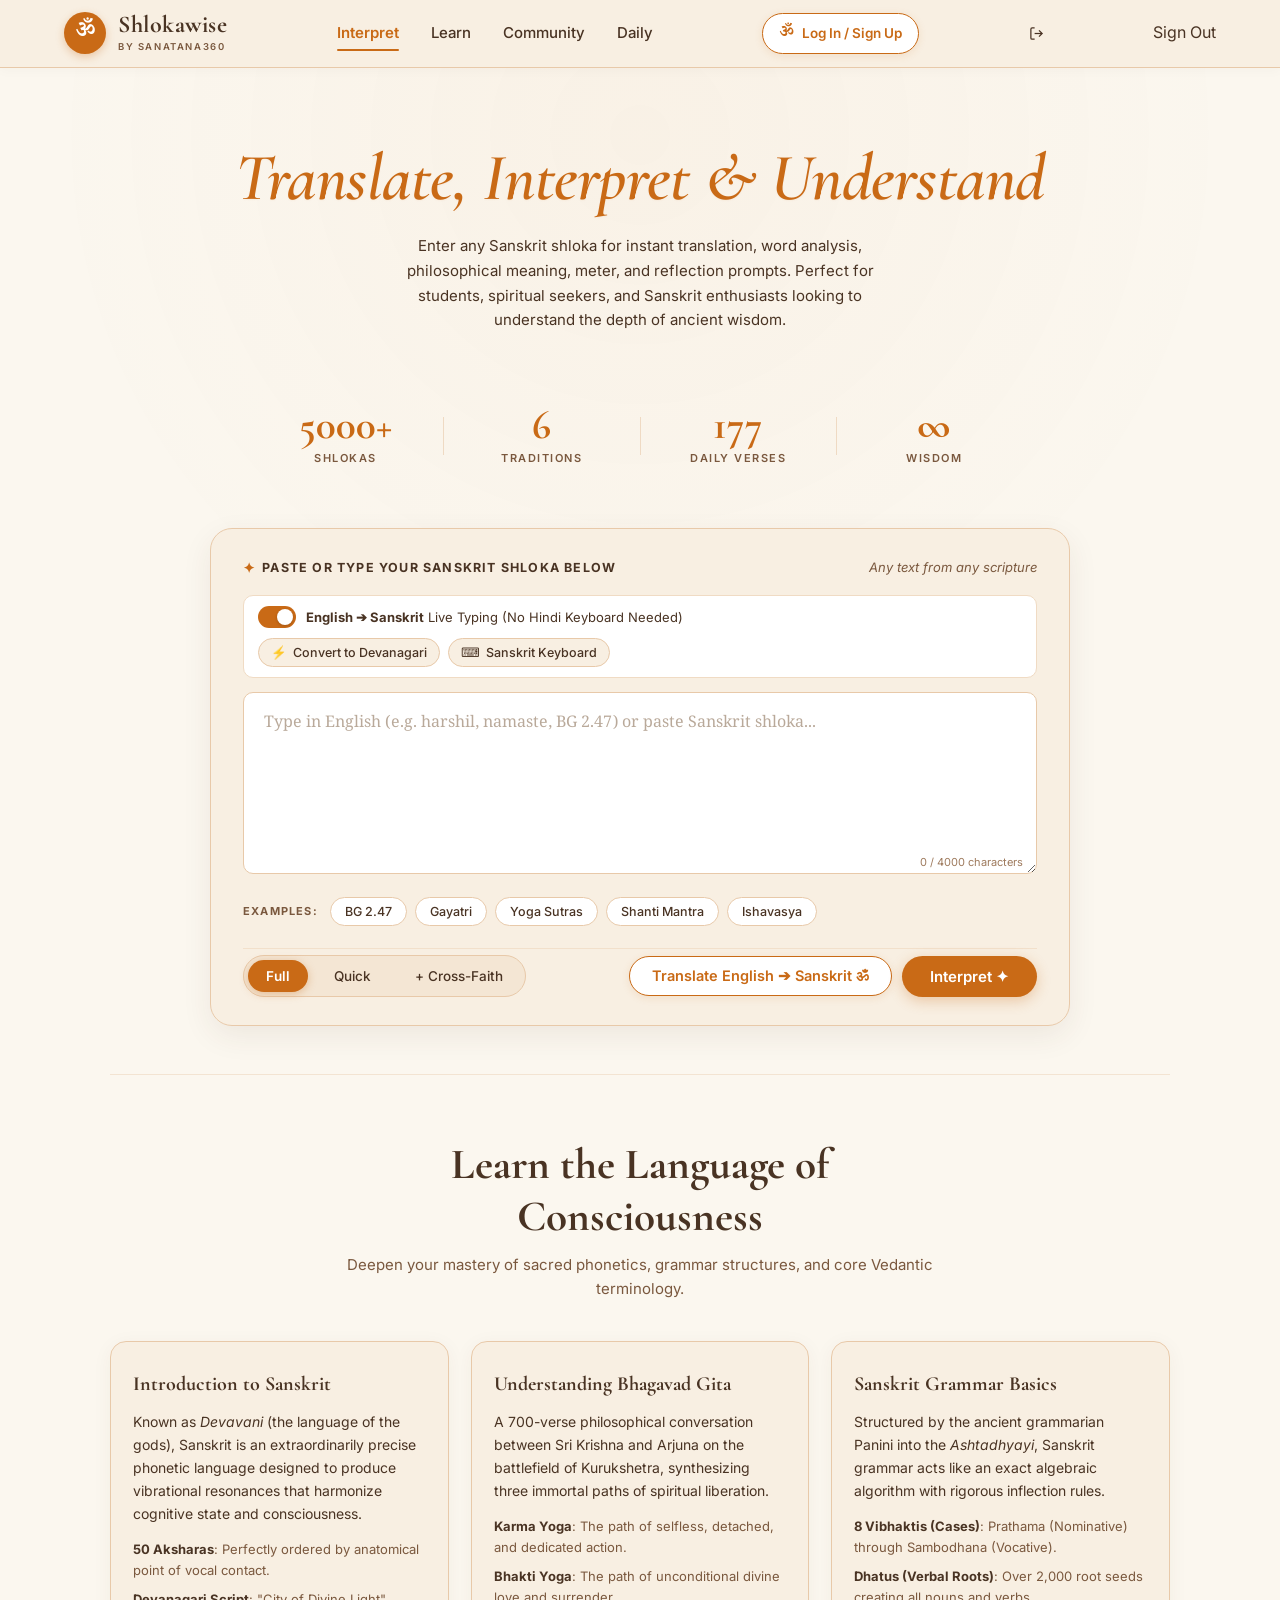
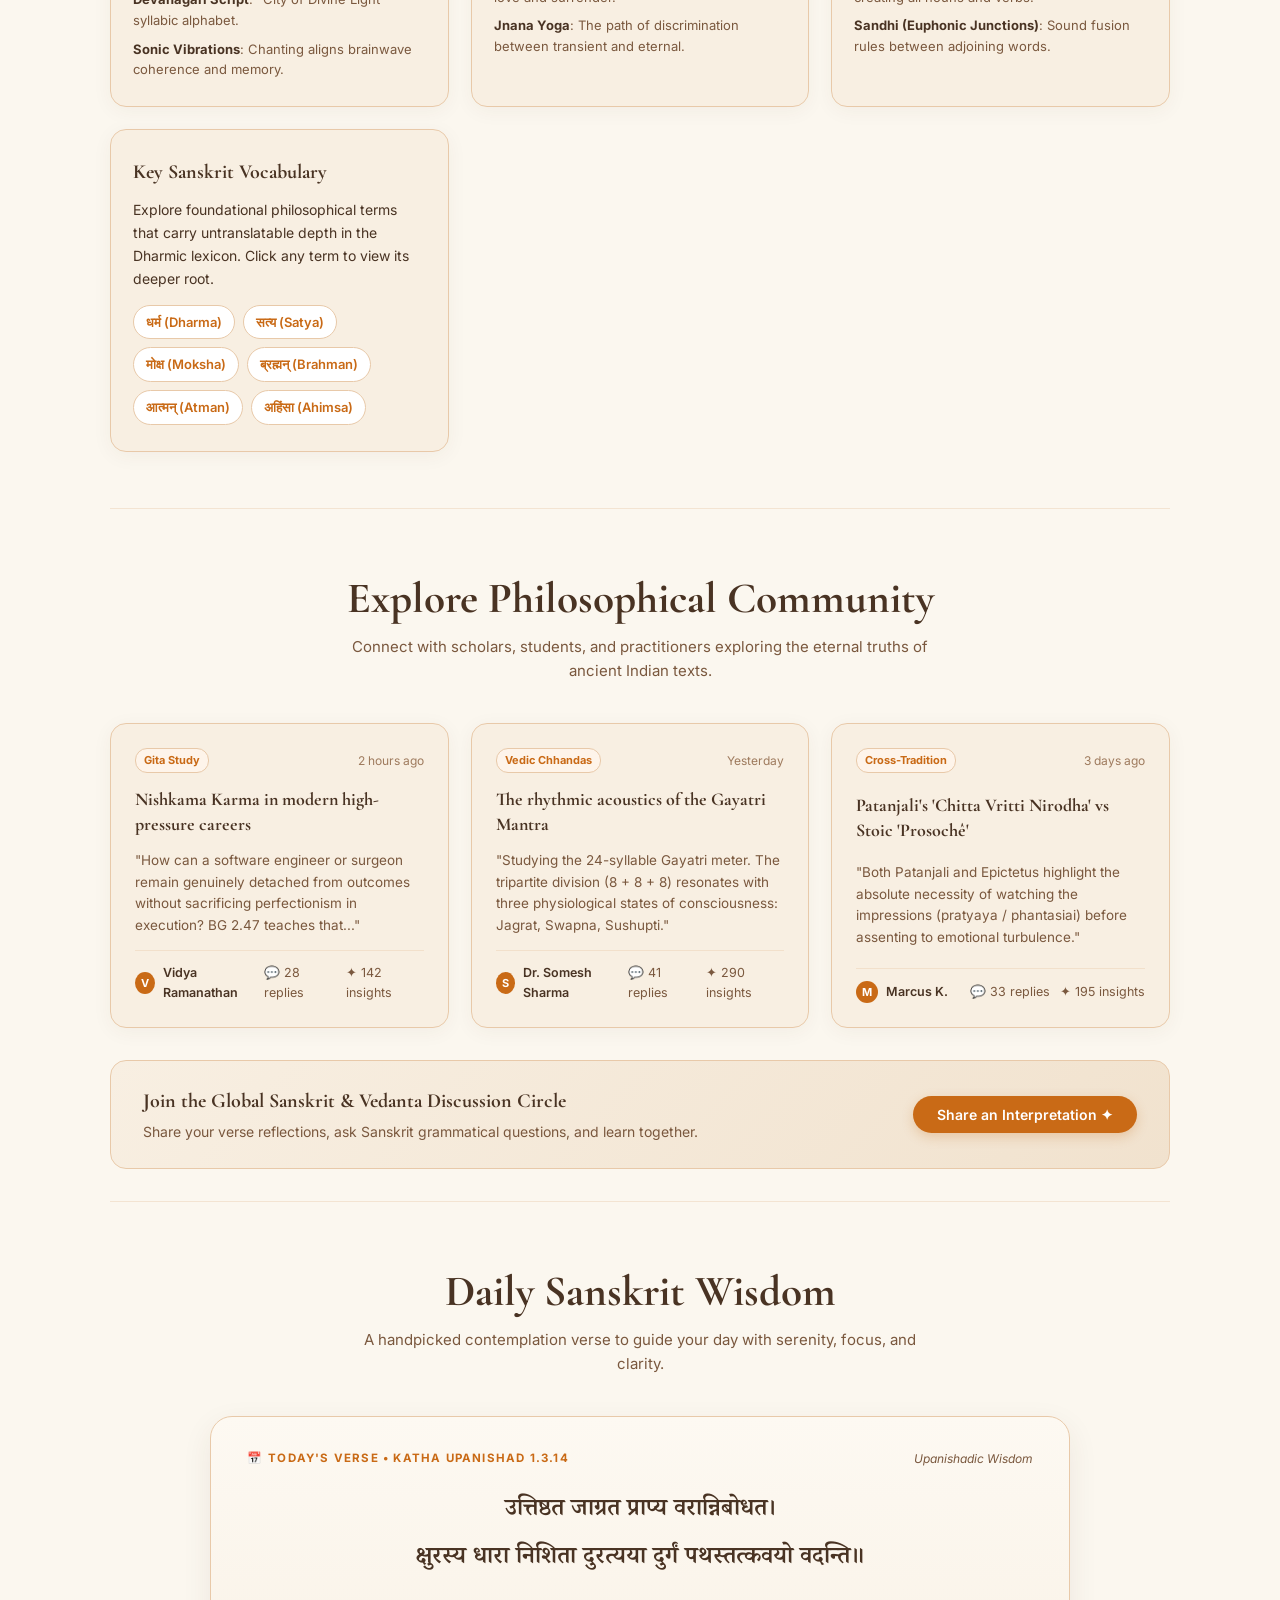
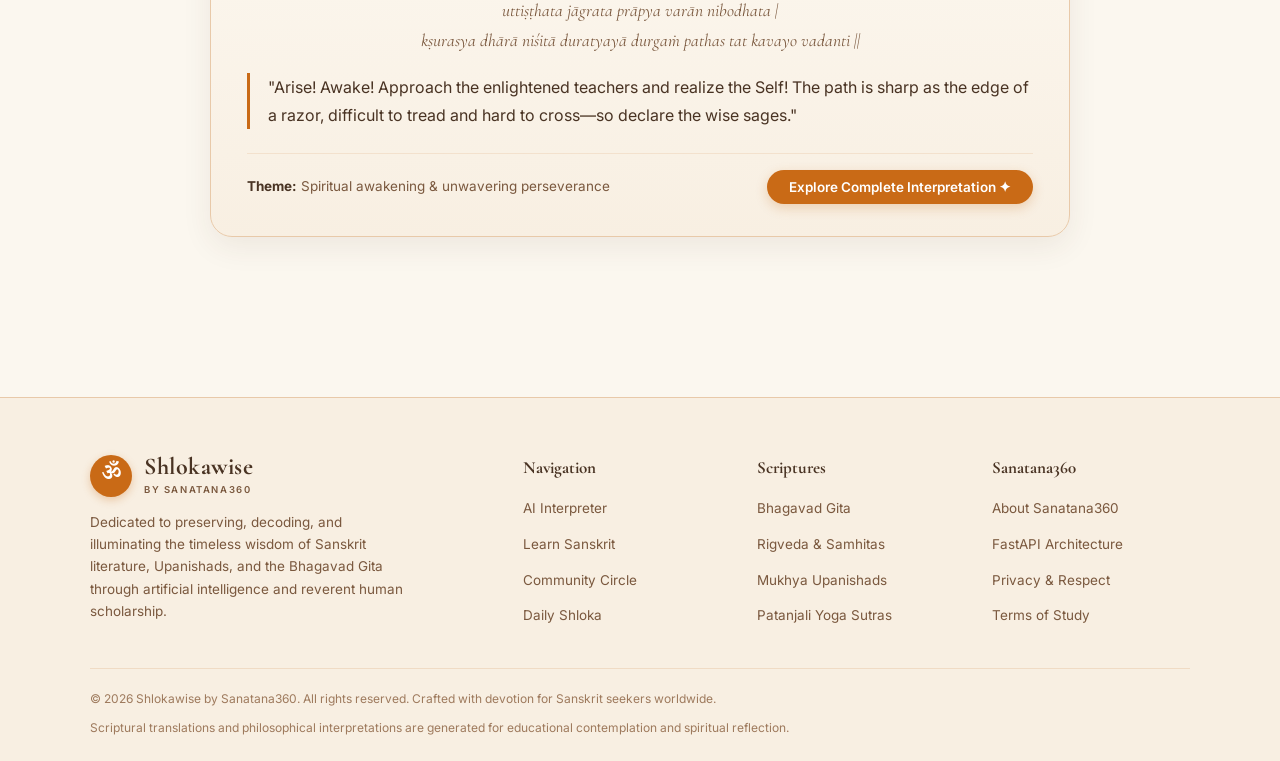
==== commit ac340109: "Add SQLite database for user logins and gate English-to-Sanskrit conversion behind login" ====
--- a/index.html
+++ b/index.html
@@ -37,14 +37,21 @@
                 <a href="#daily" class="nav-link">Daily</a>
             </div>
 
-            <!-- Right Profile Menu -->
+            <!-- Right Profile / Login Menu -->
             <div class="nav-right">
-                <div class="profile-dropdown-container">
+                <!-- Logged Out Button -->
+                <button type="button" class="auth-login-btn" id="navLoginBtn">
+                    <span class="auth-btn-icon">ॐ</span>
+                    <span class="auth-btn-text">Log In / Sign Up</span>
+                </button>
+
+                <!-- Logged In Profile Dropdown -->
+                <div class="profile-dropdown-container" id="profileDropdownContainer" hidden>
                     <button class="profile-button" id="profileBtn" aria-expanded="false" aria-haspopup="true">
                         <div class="profile-avatar">
                             <span class="avatar-icon">ॐ</span>
                         </div>
-                        <span class="profile-username">Arjun V.</span>
+                        <span class="profile-username" id="navUsername">Seeker</span>
                         <svg class="dropdown-caret" width="12" height="12" viewBox="0 0 24 24" fill="none" stroke="currentColor" stroke-width="2.5" stroke-linecap="round" stroke-linejoin="round">
                             <polyline points="6 9 12 15 18 9"></polyline>
                         </svg>
@@ -54,25 +61,23 @@
                     <div class="profile-menu" id="profileMenu">
                         <div class="profile-menu-header">
                             <div class="menu-user-badge">Seeker Account</div>
-                            <div class="menu-user-name">Arjun Varma</div>
-                            <div class="menu-user-email">arjun@sanatana360.org</div>
+                            <div class="menu-user-name" id="menuUserName">Seeker</div>
+                            <div class="menu-user-email" id="menuUserEmail">seeker@example.com</div>
                         </div>
                         <div class="profile-menu-items">
-                            <a href="#saved" class="profile-menu-item" id="menuSavedShlokas">
+                            <a href="#interpret" class="profile-menu-item" id="menuSavedShlokas">
                                 <svg width="15" height="15" viewBox="0 0 24 24" fill="none" stroke="currentColor" stroke-width="2"><path d="M19 21l-7-5-7 5V5a2 2 0 0 1 2-2h10a2 2 0 0 1 2 2z"></path></svg>
-                                <span>My Saved Shlokas</span>
-                                <span class="menu-item-badge">12</span>
-                            </a>
-                            <a href="#history" class="profile-menu-item" id="menuReadingHistory">
-                                <svg width="15" height="15" viewBox="0 0 24 24" fill="none" stroke="currentColor" stroke-width="2"><circle cx="12" cy="12" r="10"></circle><polyline points="12 6 12 12 16 14"></polyline></svg>
-                                <span>Reading History</span>
-                            </a>
-                            <a href="#preferences" class="profile-menu-item" id="menuPreferences">
-                                <svg width="15" height="15" viewBox="0 0 24 24" fill="none" stroke="currentColor" stroke-width="2"><circle cx="12" cy="12" r="3"></circle><path d="M19.4 15a1.65 1.65 0 0 0 .33 1.82l.06.06a2 2 0 0 1 0 2.83 2 2 0 0 1-2.83 0l-.06-.06a1.65 1.65 0 0 0-1.82-.33 1.65 1.65 0 0 0-1 1.51V21a2 2 0 0 1-2 2 2 2 0 0 1-2-2v-.09A1.65 1.65 0 0 0 9 19.4a1.65 1.65 0 0 0-1.82.33l-.06.06a2 2 0 0 1-2.83 0 2 2 0 0 1 0-2.83l.06-.06a1.65 1.65 0 0 0 .33-1.82 1.65 1.65 0 0 0-1.51-1H3a2 2 0 0 1-2-2 2 2 0 0 1 2-2h.09A1.65 1.65 0 0 0 4.6 9a1.65 1.65 0 0 0-.33-1.82l-.06-.06a2 2 0 0 1 0-2.83 2 2 0 0 1 2.83 0l.06.06a1.65 1.65 0 0 0 1.82.33H9a1.65 1.65 0 0 0 1-1.51V3a2 2 0 0 1 2-2 2 2 0 0 1 2 2v.09a1.65 1.65 0 0 0 1 1.51 1.65 1.65 0 0 0 1.82-.33l.06-.06a2 2 0 0 1 2.83 0 2 2 0 0 1 0 2.83l-.06.06a1.65 1.65 0 0 0-.33 1.82V9a1.65 1.65 0 0 0 1.51 1H21a2 2 0 0 1 2 2 2 2 0 0 1-2 2h-.09a1.65 1.65 0 0 0-1.51 1z"></path></svg>
-                                <span>Tradition: Advaita</span>
+                                <span>My Sanskrit Translates</span>
                             </a>
                             <div class="profile-menu-divider"></div>
-                            <button class="profile-menu-item signout-btn" id="menuSignOut">
+                            <button type="button" class="profile-menu-item signout-btn" id="menuSignOut">
+                                <svg width="15" height="15" viewBox="0 0 24 24" fill="none" stroke="currentColor" stroke-width="2"><path d="M9 21H5a2 2 0 0 1-2-2V5a2 2 0 0 1 2-2h4"></path><polyline points="16 17 21 12 16 7"></polyline><line x1="21" y1="12" x2="9" y2="12"></line></svg>
+                                <span>Sign Out</span>
+                            </button>
+                        </div>
+                    </div>
+                </div>
+            </div>
                                 <svg width="15" height="15" viewBox="0 0 24 24" fill="none" stroke="currentColor" stroke-width="2"><path d="M9 21H5a2 2 0 0 1-2-2V5a2 2 0 0 1 2-2h4"></path><polyline points="16 17 21 12 16 7"></polyline><line x1="21" y1="12" x2="9" y2="12"></line></svg>
                                 <span>Sign Out</span>
                             </button>
@@ -96,10 +101,10 @@
             <a href="#community" class="mobile-nav-link">Community</a>
             <a href="#daily" class="mobile-nav-link">Daily</a>
             <div class="mobile-drawer-footer">
-                <div class="mobile-user-row">
+                <button type="button" class="mobile-auth-btn" id="mobileAuthBtn">
                     <span class="avatar-icon">ॐ</span>
-                    <span class="profile-username">Arjun V. (Sanatana360)</span>
-                </div>
+                    <span id="mobileAuthLabel">Log In / Sign Up</span>
+                </button>
             </div>
         </div>
     </header>
@@ -758,6 +763,43 @@
         <span class="toast-message" id="toastMessage">Copied to clipboard</span>
     </div>
 
+    <!-- Seeker Authentication Modal -->
+    <div class="auth-modal-overlay" id="loginModal" hidden>
+        <div class="auth-modal-card">
+            <div class="auth-modal-header">
+                <div class="auth-badge">✦ SANSKRIT AI SEEKER ACCESS</div>
+                <button type="button" class="auth-close-btn" id="closeLoginModalBtn">&times;</button>
+            </div>
+            <h3 class="auth-title">Sign In to Convert to Sanskrit</h3>
+            <p class="auth-subtitle" id="authSubtitle">Please sign in to convert English to authentic Sanskrit. Your account is saved so you can access your translations anytime.</p>
+            
+            <form id="authForm" class="auth-form">
+                <div class="auth-field">
+                    <label for="authNameInput">Your Name</label>
+                    <input type="text" id="authNameInput" placeholder="e.g. Harshil Gupta" required autocomplete="name">
+                </div>
+                <div class="auth-field">
+                    <label for="authEmailInput">Email Address</label>
+                    <input type="email" id="authEmailInput" placeholder="e.g. harshil@example.com" required autocomplete="email">
+                </div>
+                <div class="auth-field">
+                    <label for="authPasswordInput">Password / PIN</label>
+                    <input type="password" id="authPasswordInput" placeholder="Enter password (minimum 4 characters)" value="seeker123" autocomplete="current-password" required>
+                </div>
+                
+                <div class="auth-actions">
+                    <button type="submit" class="auth-submit-btn" id="authSubmitBtn">
+                        <span class="btn-spinner" id="authSpinner" hidden></span>
+                        <span id="authBtnLabel">Sign In &amp; Convert ✦</span>
+                    </button>
+                    <button type="button" class="auth-guest-btn" id="authGuestBtn">
+                        ⚡ Quick Guest Sign In
+                    </button>
+                </div>
+            </form>
+        </div>
+    </div>
+
     <!-- Script File -->
     <script src="script.js"></script>
 </body>
--- a/style.css
+++ b/style.css
@@ -457,6 +457,214 @@
     color: var(--text-muted-brown);
 }
 
+/* Auth Login Navbar Button */
+.auth-login-btn {
+    display: inline-flex;
+    align-items: center;
+    gap: 8px;
+    padding: 7px 16px;
+    background: #ffffff;
+    border: 1.5px solid var(--primary-orange);
+    border-radius: 24px;
+    color: var(--primary-orange);
+    font-size: 13.5px;
+    font-weight: 600;
+    cursor: pointer;
+    transition: all var(--transition-fast);
+    box-shadow: 0 2px 8px rgba(201, 106, 22, 0.12);
+}
+
+.auth-login-btn:hover {
+    background: var(--primary-orange);
+    color: #ffffff;
+    transform: translateY(-1px);
+    box-shadow: 0 4px 12px rgba(201, 106, 22, 0.25);
+}
+
+.auth-btn-icon {
+    font-family: var(--font-sanskrit);
+    font-size: 16px;
+    font-weight: bold;
+}
+
+.mobile-auth-btn {
+    display: flex;
+    align-items: center;
+    justify-content: center;
+    gap: 10px;
+    width: 100%;
+    padding: 10px;
+    background: var(--primary-orange);
+    color: #ffffff;
+    border: none;
+    border-radius: var(--radius-md);
+    font-size: 14px;
+    font-weight: 600;
+    cursor: pointer;
+}
+
+/* Authentication Modal Dialog */
+.auth-modal-overlay {
+    position: fixed;
+    top: 0;
+    left: 0;
+    width: 100vw;
+    height: 100vh;
+    background: rgba(73, 51, 35, 0.55);
+    backdrop-filter: blur(4px);
+    z-index: 2000;
+    display: flex;
+    align-items: center;
+    justify-content: center;
+    padding: 20px;
+    animation: fadeIn 0.25s ease;
+}
+
+.auth-modal-overlay[hidden] {
+    display: none !important;
+}
+
+.auth-modal-card {
+    background: var(--bg-ivory);
+    border: 1px solid var(--border-peach);
+    border-radius: var(--radius-xl);
+    max-width: 440px;
+    width: 100%;
+    padding: 30px 28px;
+    box-shadow: 0 20px 50px rgba(73, 51, 35, 0.2);
+    position: relative;
+    animation: slideUpFade 0.3s ease;
+}
+
+.auth-modal-header {
+    display: flex;
+    justify-content: space-between;
+    align-items: center;
+    margin-bottom: 12px;
+}
+
+.auth-badge {
+    font-size: 10.5px;
+    font-weight: 700;
+    letter-spacing: 1.2px;
+    color: var(--primary-orange);
+    text-transform: uppercase;
+}
+
+.auth-close-btn {
+    font-size: 24px;
+    color: var(--text-muted-brown);
+    cursor: pointer;
+    line-height: 1;
+    background: none;
+    border: none;
+    padding: 0 4px;
+}
+
+.auth-close-btn:hover {
+    color: var(--primary-orange);
+}
+
+.auth-title {
+    font-family: var(--font-heading);
+    font-size: 24px;
+    font-weight: 700;
+    color: var(--text-dark-brown);
+    margin-bottom: 6px;
+}
+
+.auth-subtitle {
+    font-size: 13.5px;
+    color: var(--text-muted-brown);
+    line-height: 1.5;
+    margin-bottom: 20px;
+}
+
+.auth-form {
+    display: flex;
+    flex-direction: column;
+    gap: 14px;
+}
+
+.auth-field {
+    display: flex;
+    flex-direction: column;
+    gap: 6px;
+    text-align: left;
+}
+
+.auth-field label {
+    font-size: 12px;
+    font-weight: 600;
+    color: var(--text-dark-brown);
+    text-transform: uppercase;
+    letter-spacing: 0.5px;
+}
+
+.auth-field input {
+    padding: 10px 14px;
+    background: #ffffff;
+    border: 1px solid var(--border-peach);
+    border-radius: var(--radius-md);
+    font-size: 14px;
+    color: var(--text-dark-brown);
+    outline: none;
+    transition: border-color var(--transition-fast), box-shadow var(--transition-fast);
+}
+
+.auth-field input:focus {
+    border-color: var(--primary-orange);
+    box-shadow: 0 0 0 3px rgba(201, 106, 22, 0.12);
+}
+
+.auth-actions {
+    display: flex;
+    flex-direction: column;
+    gap: 10px;
+    margin-top: 8px;
+}
+
+.auth-submit-btn {
+    display: flex;
+    align-items: center;
+    justify-content: center;
+    gap: 8px;
+    padding: 12px;
+    background: var(--primary-orange);
+    color: #ffffff;
+    border: none;
+    border-radius: 25px;
+    font-size: 15px;
+    font-weight: 600;
+    cursor: pointer;
+    box-shadow: 0 4px 14px rgba(201, 106, 22, 0.3);
+    transition: all var(--transition-fast);
+}
+
+.auth-submit-btn:hover {
+    background: var(--primary-orange-hover);
+    transform: translateY(-1px);
+    box-shadow: 0 6px 18px rgba(201, 106, 22, 0.4);
+}
+
+.auth-guest-btn {
+    padding: 9px;
+    background: transparent;
+    color: var(--text-muted-brown);
+    border: 1px dashed var(--border-peach);
+    border-radius: 25px;
+    font-size: 13px;
+    font-weight: 500;
+    cursor: pointer;
+    transition: all var(--transition-fast);
+}
+
+.auth-guest-btn:hover {
+    background: var(--cream-surface);
+    color: var(--primary-orange);
+    border-color: var(--primary-orange);
+}
+
 /* --------------------------------------------------------------------------
    4. Hero Section
    -------------------------------------------------------------------------- */
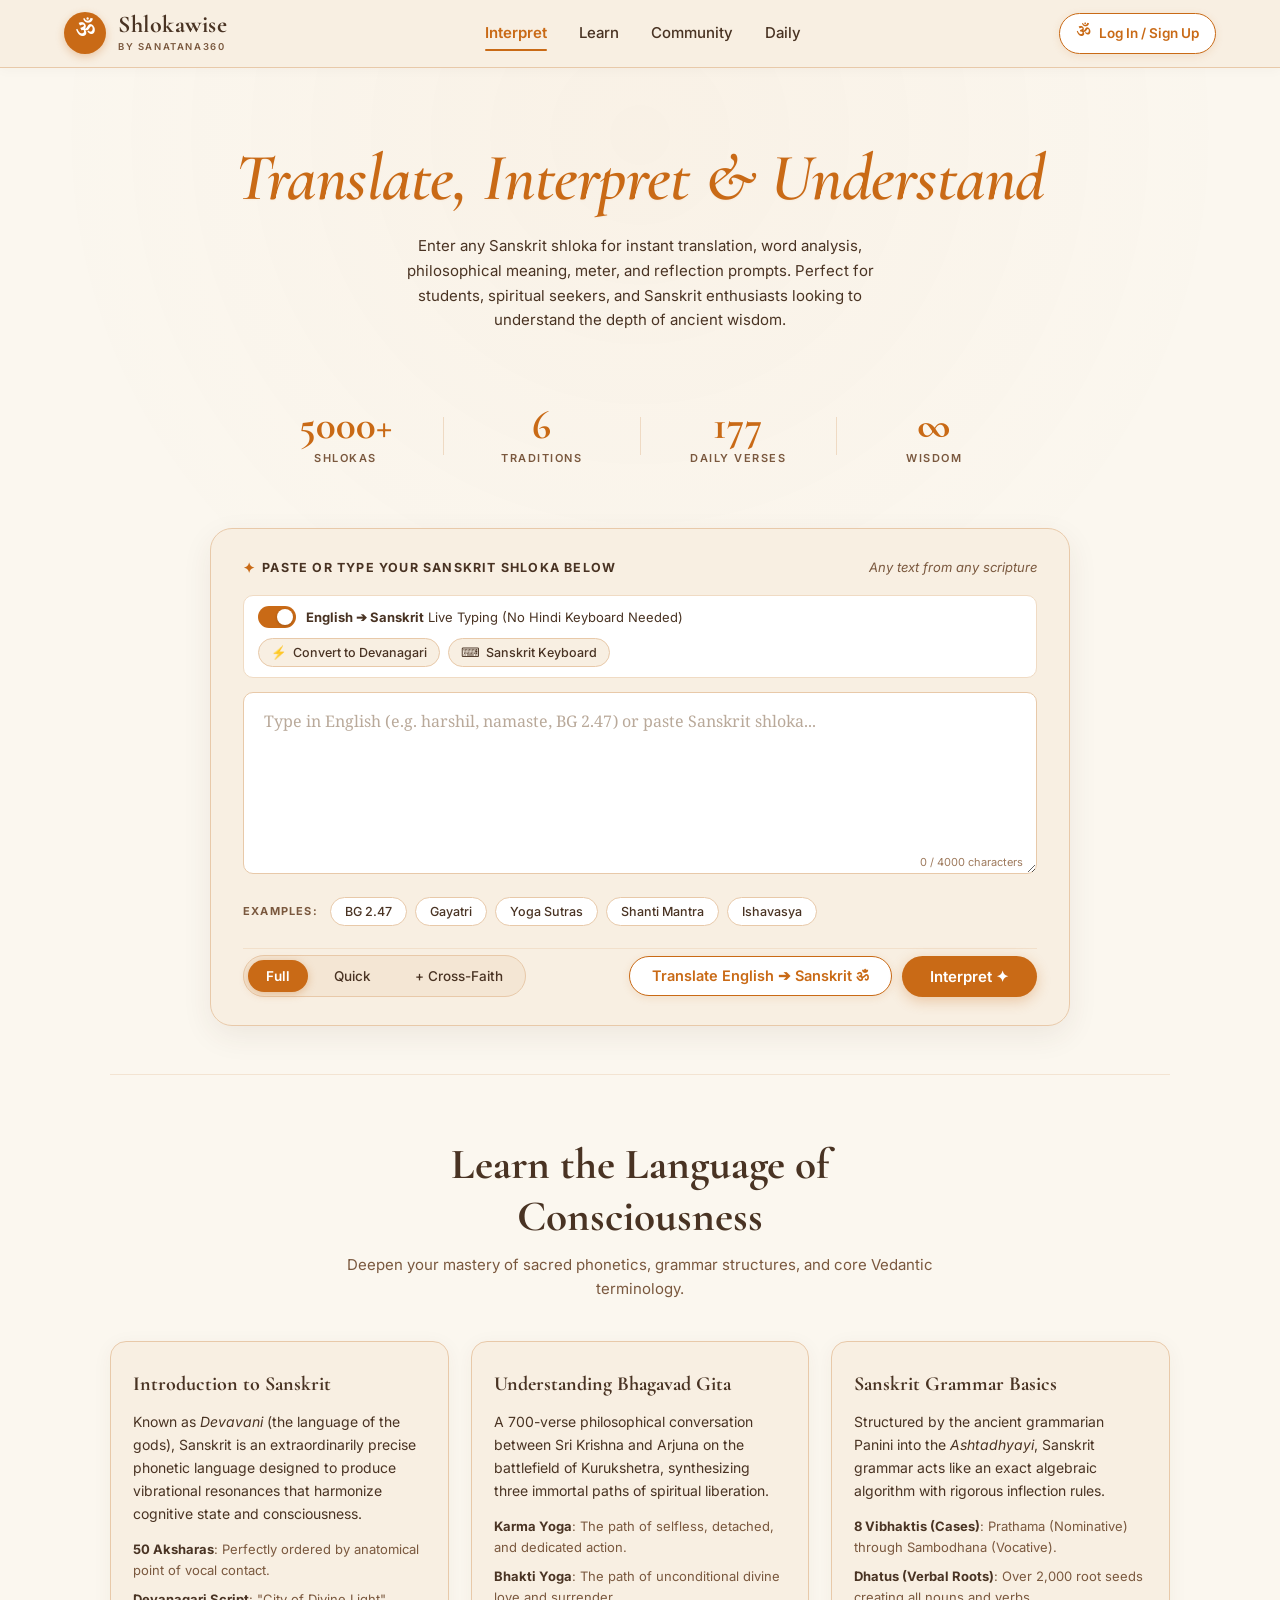
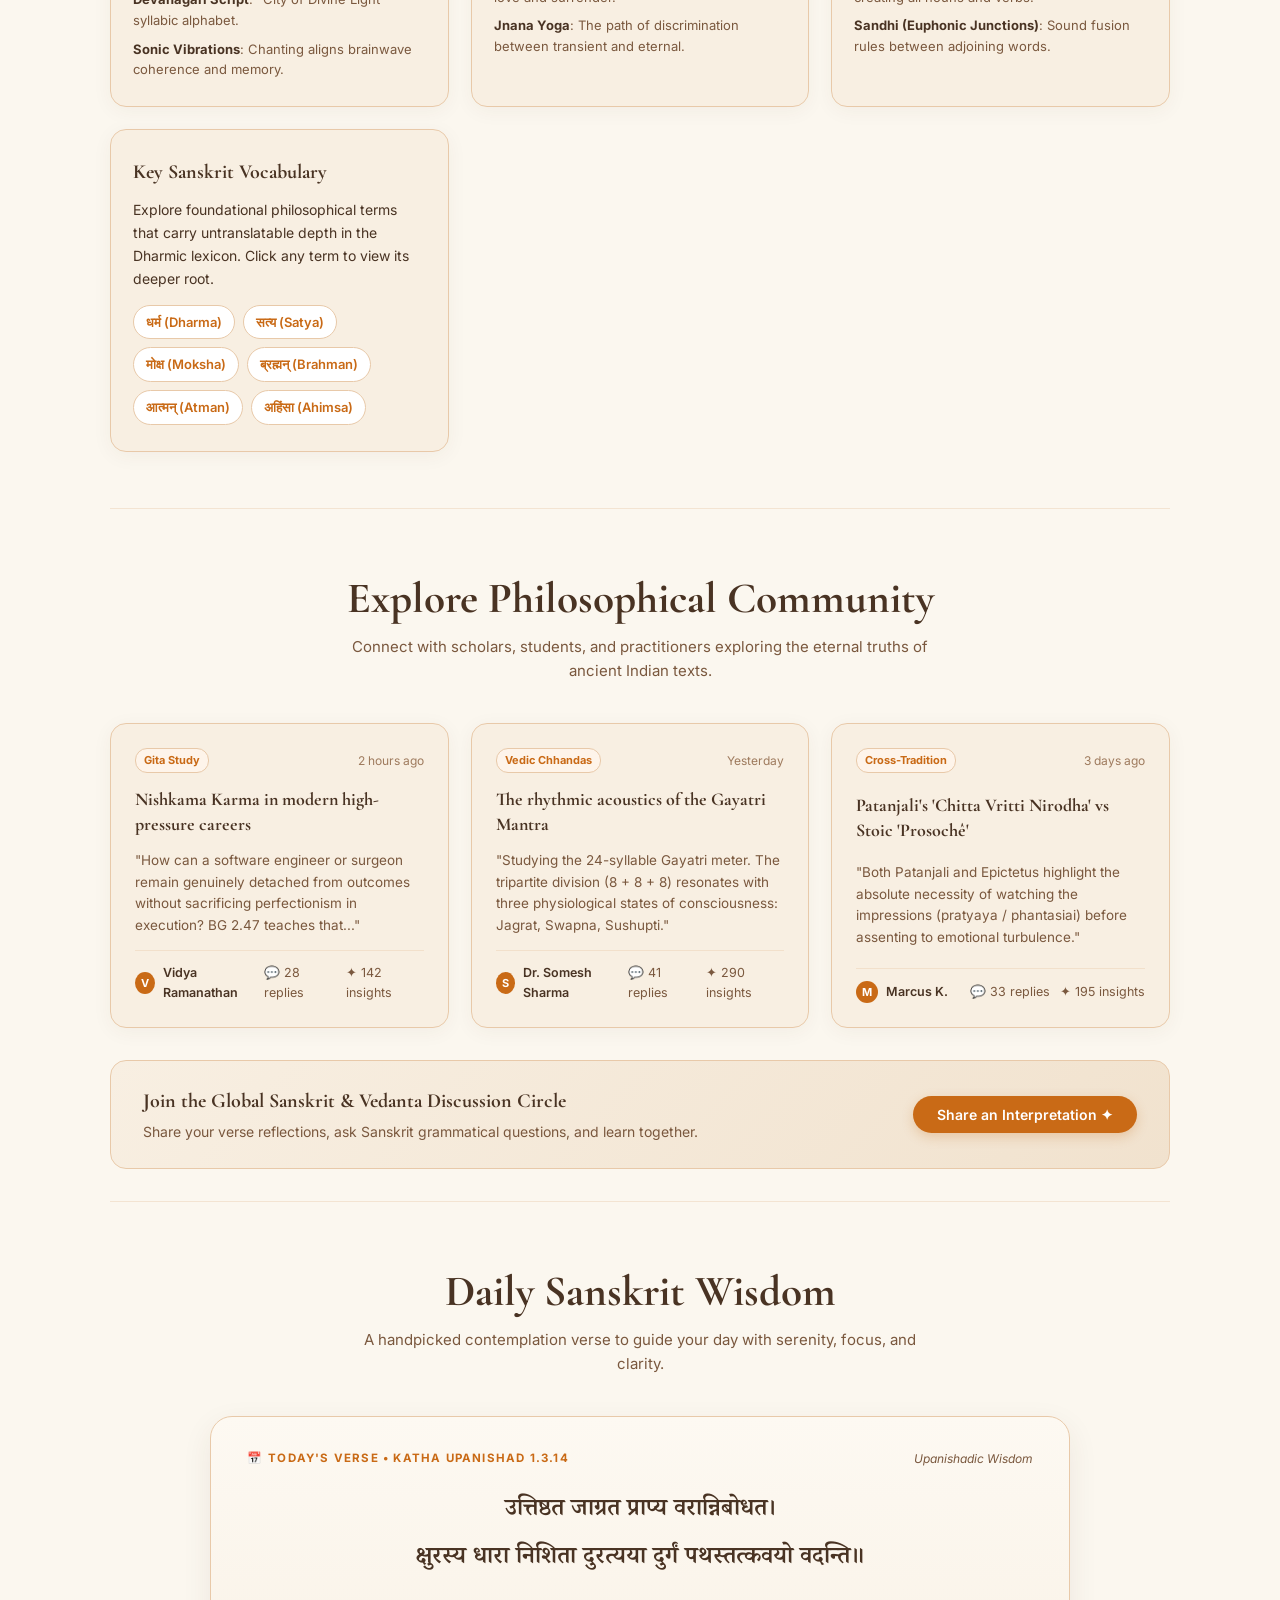
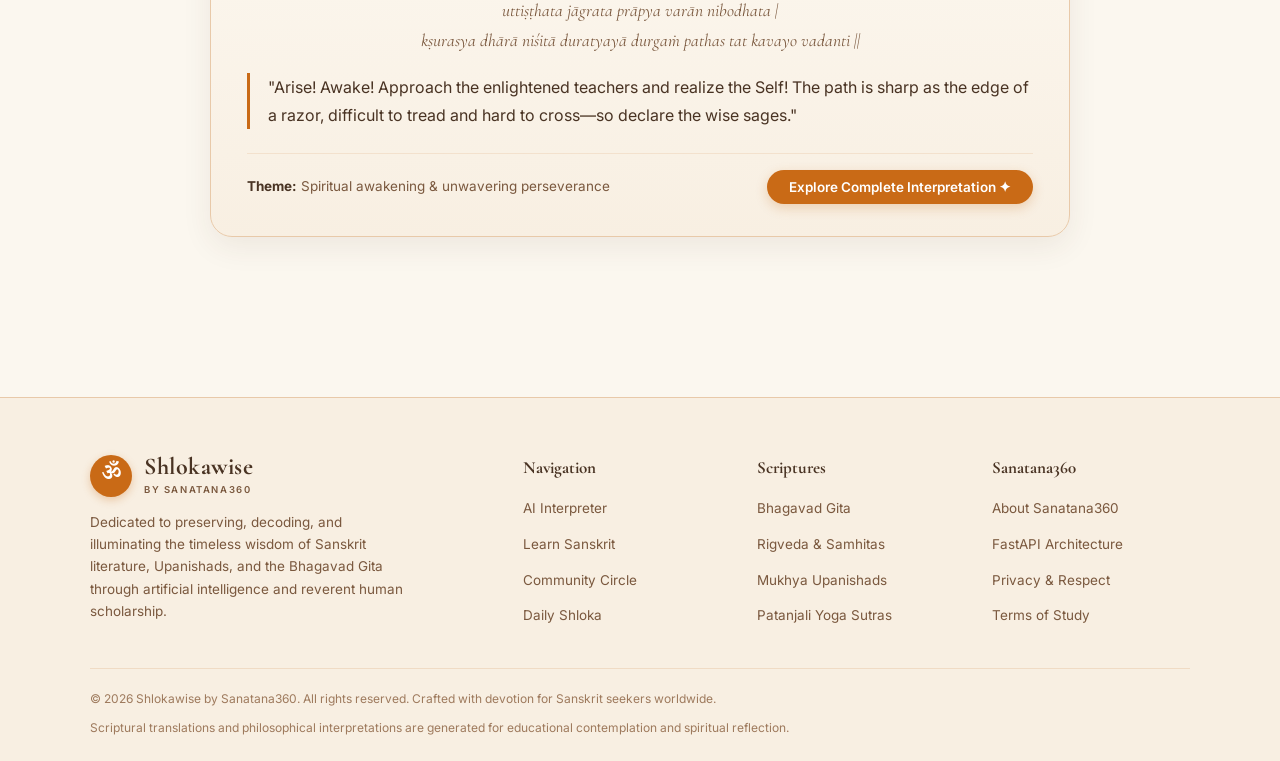
==== commit c996116b: "Remove leaked Sign Out element and clean profile dropdown options" ====
--- a/index.html
+++ b/index.html
@@ -65,19 +65,7 @@
                             <div class="menu-user-email" id="menuUserEmail">seeker@example.com</div>
                         </div>
                         <div class="profile-menu-items">
-                            <a href="#interpret" class="profile-menu-item" id="menuSavedShlokas">
-                                <svg width="15" height="15" viewBox="0 0 24 24" fill="none" stroke="currentColor" stroke-width="2"><path d="M19 21l-7-5-7 5V5a2 2 0 0 1 2-2h10a2 2 0 0 1 2 2z"></path></svg>
-                                <span>My Sanskrit Translates</span>
-                            </a>
-                            <div class="profile-menu-divider"></div>
                             <button type="button" class="profile-menu-item signout-btn" id="menuSignOut">
-                                <svg width="15" height="15" viewBox="0 0 24 24" fill="none" stroke="currentColor" stroke-width="2"><path d="M9 21H5a2 2 0 0 1-2-2V5a2 2 0 0 1 2-2h4"></path><polyline points="16 17 21 12 16 7"></polyline><line x1="21" y1="12" x2="9" y2="12"></line></svg>
-                                <span>Sign Out</span>
-                            </button>
-                        </div>
-                    </div>
-                </div>
-            </div>
                                 <svg width="15" height="15" viewBox="0 0 24 24" fill="none" stroke="currentColor" stroke-width="2"><path d="M9 21H5a2 2 0 0 1-2-2V5a2 2 0 0 1 2-2h4"></path><polyline points="16 17 21 12 16 7"></polyline><line x1="21" y1="12" x2="9" y2="12"></line></svg>
                                 <span>Sign Out</span>
                             </button>
